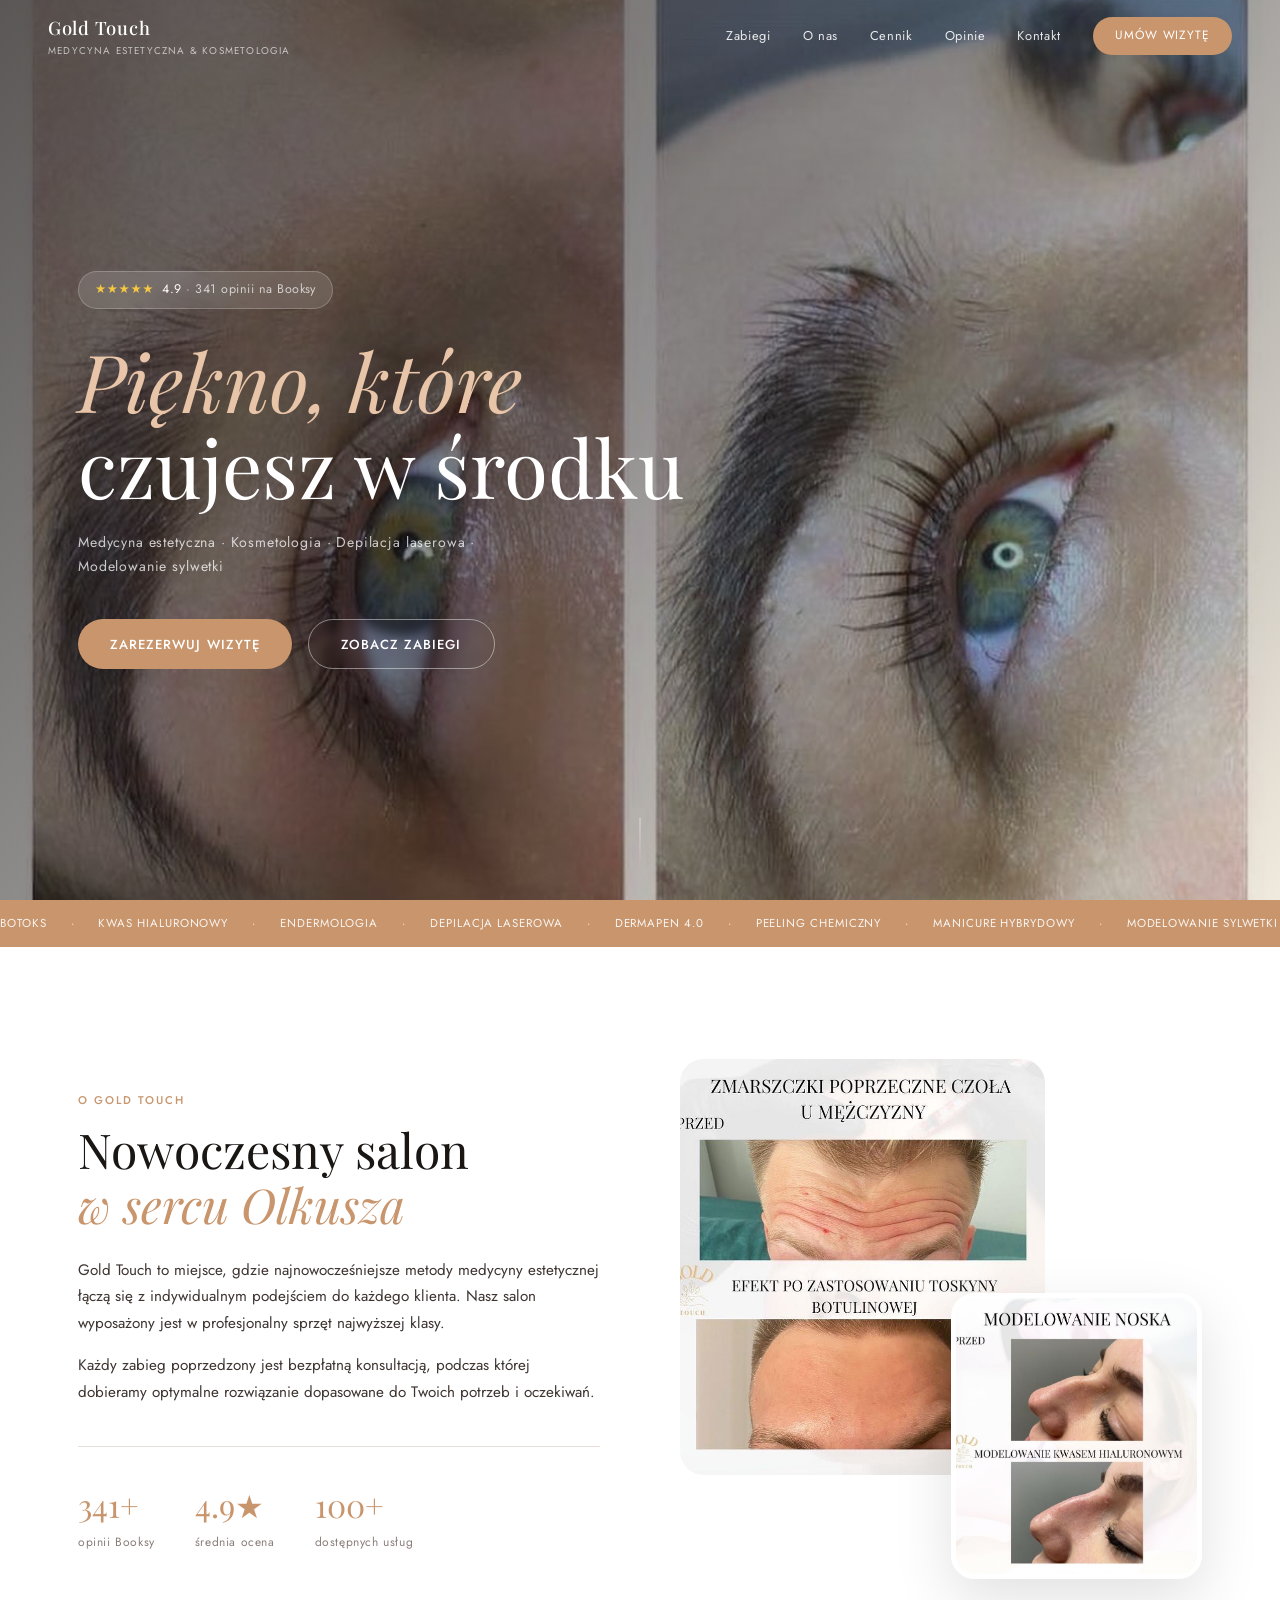
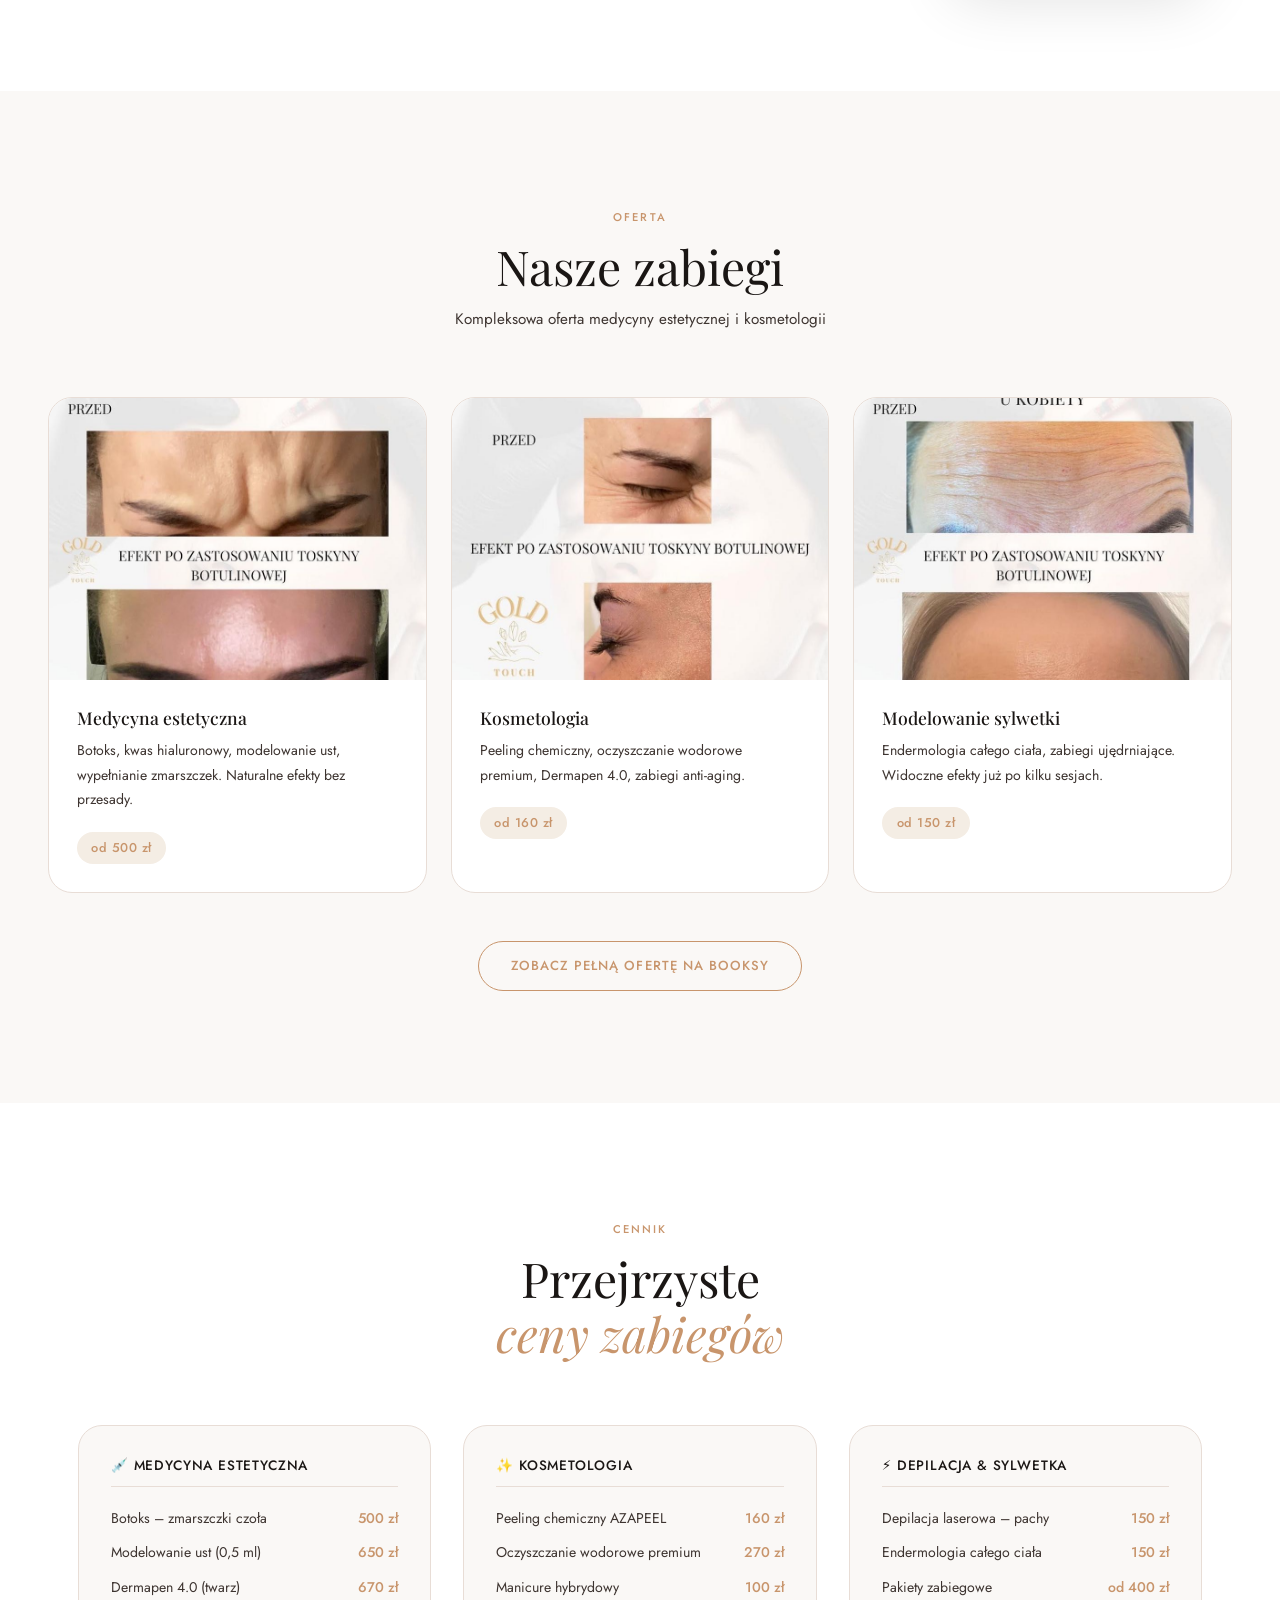
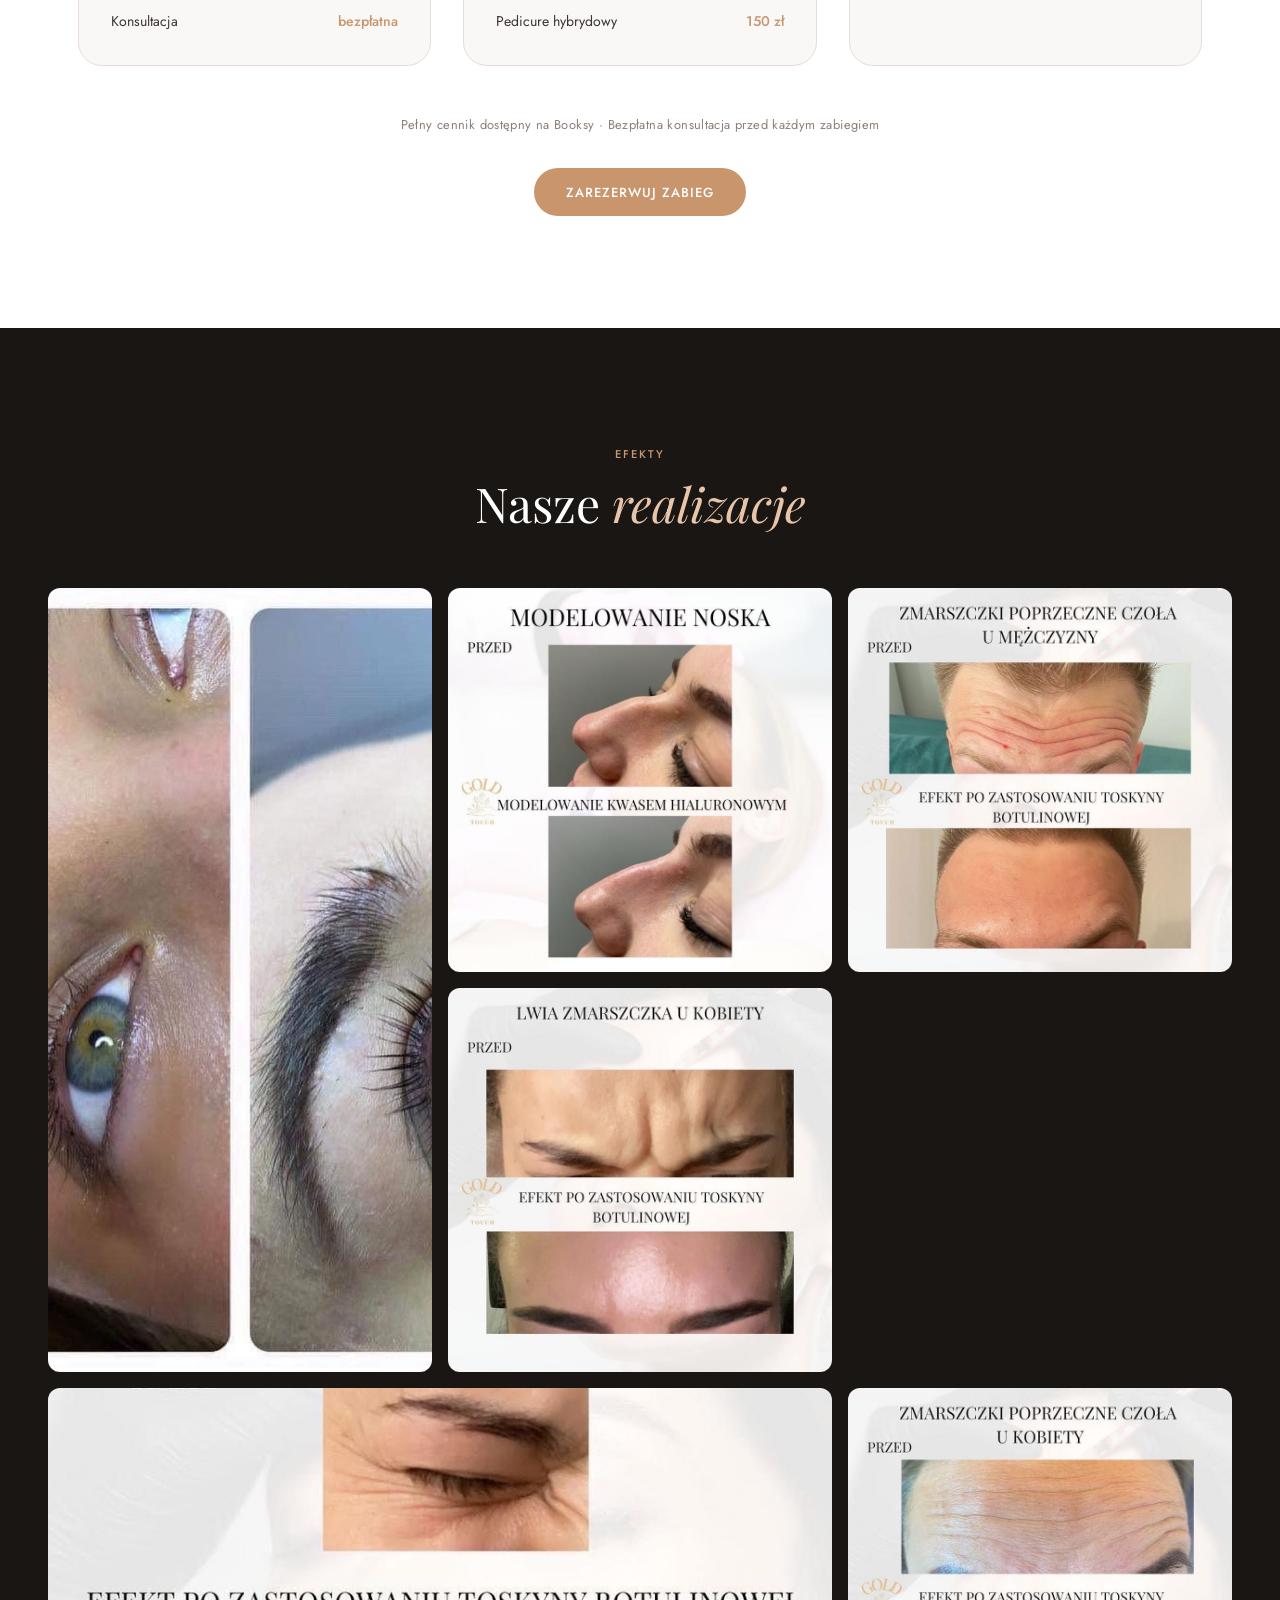
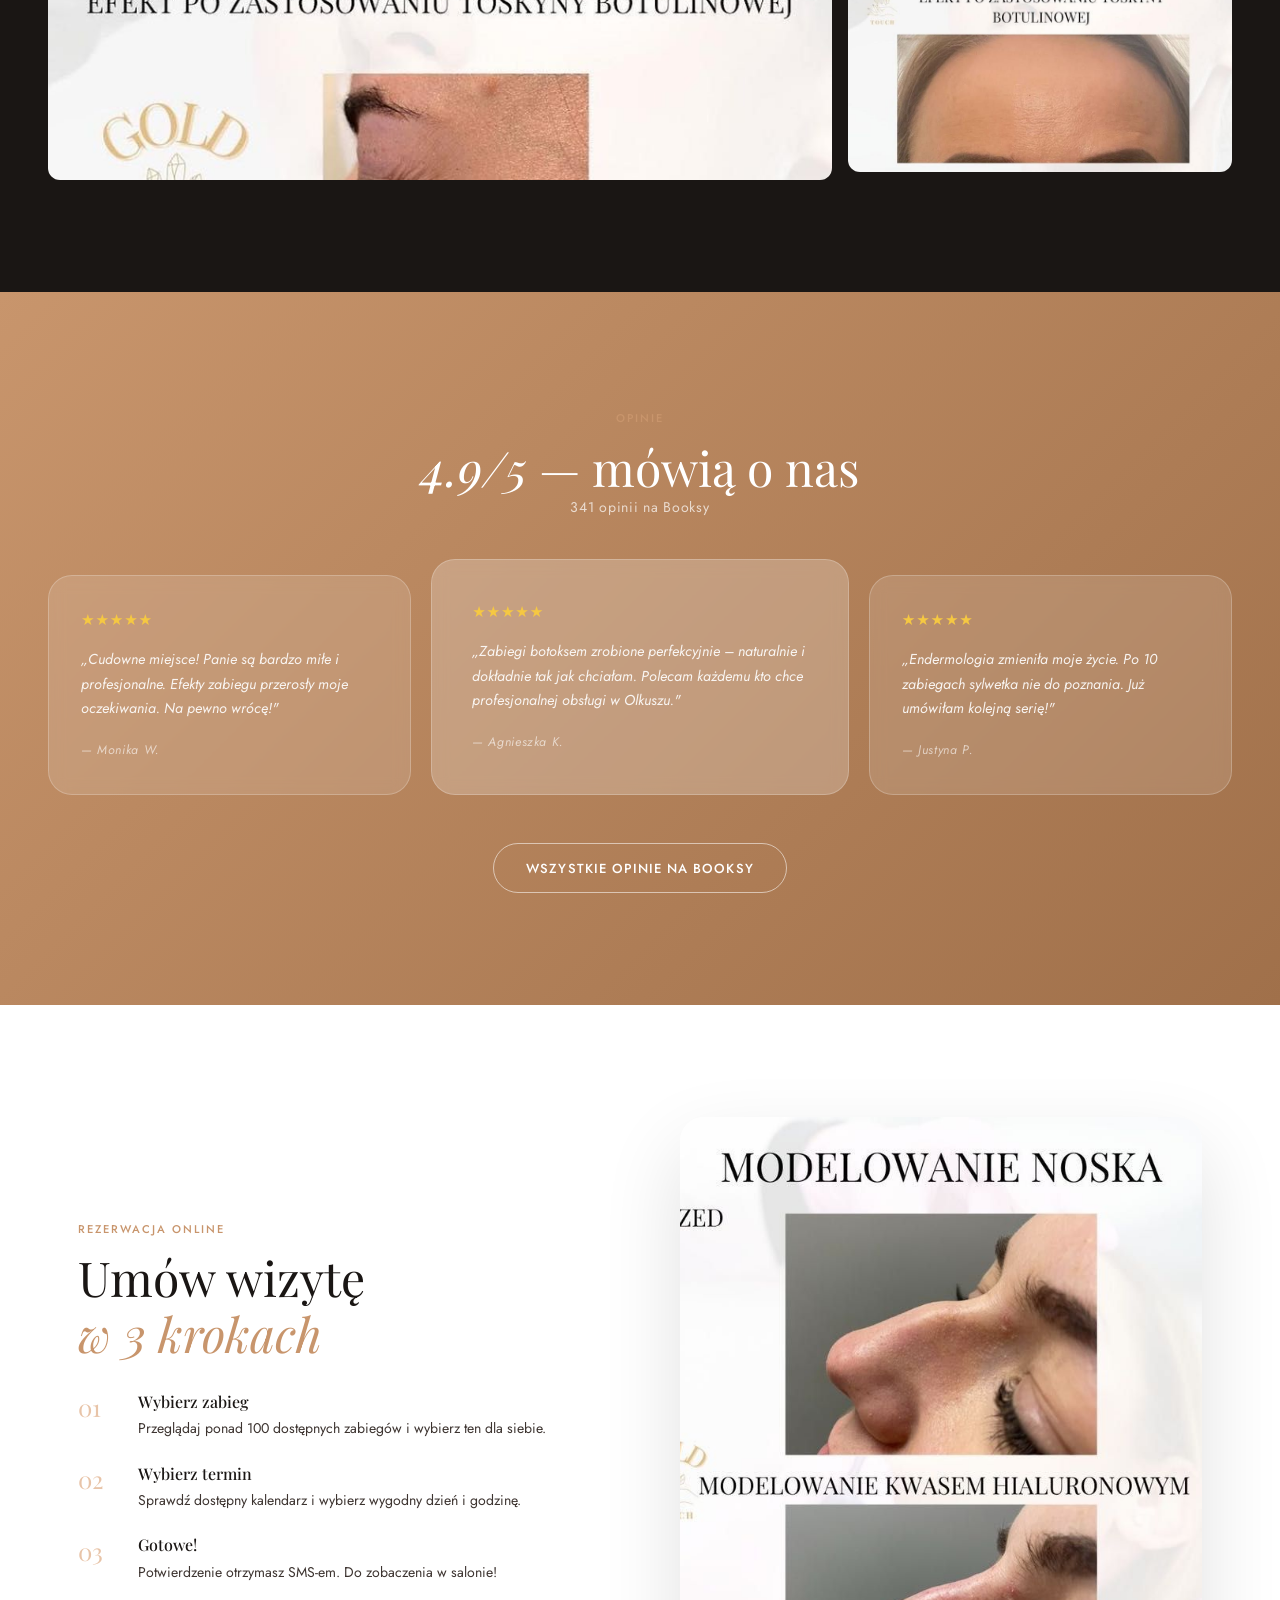
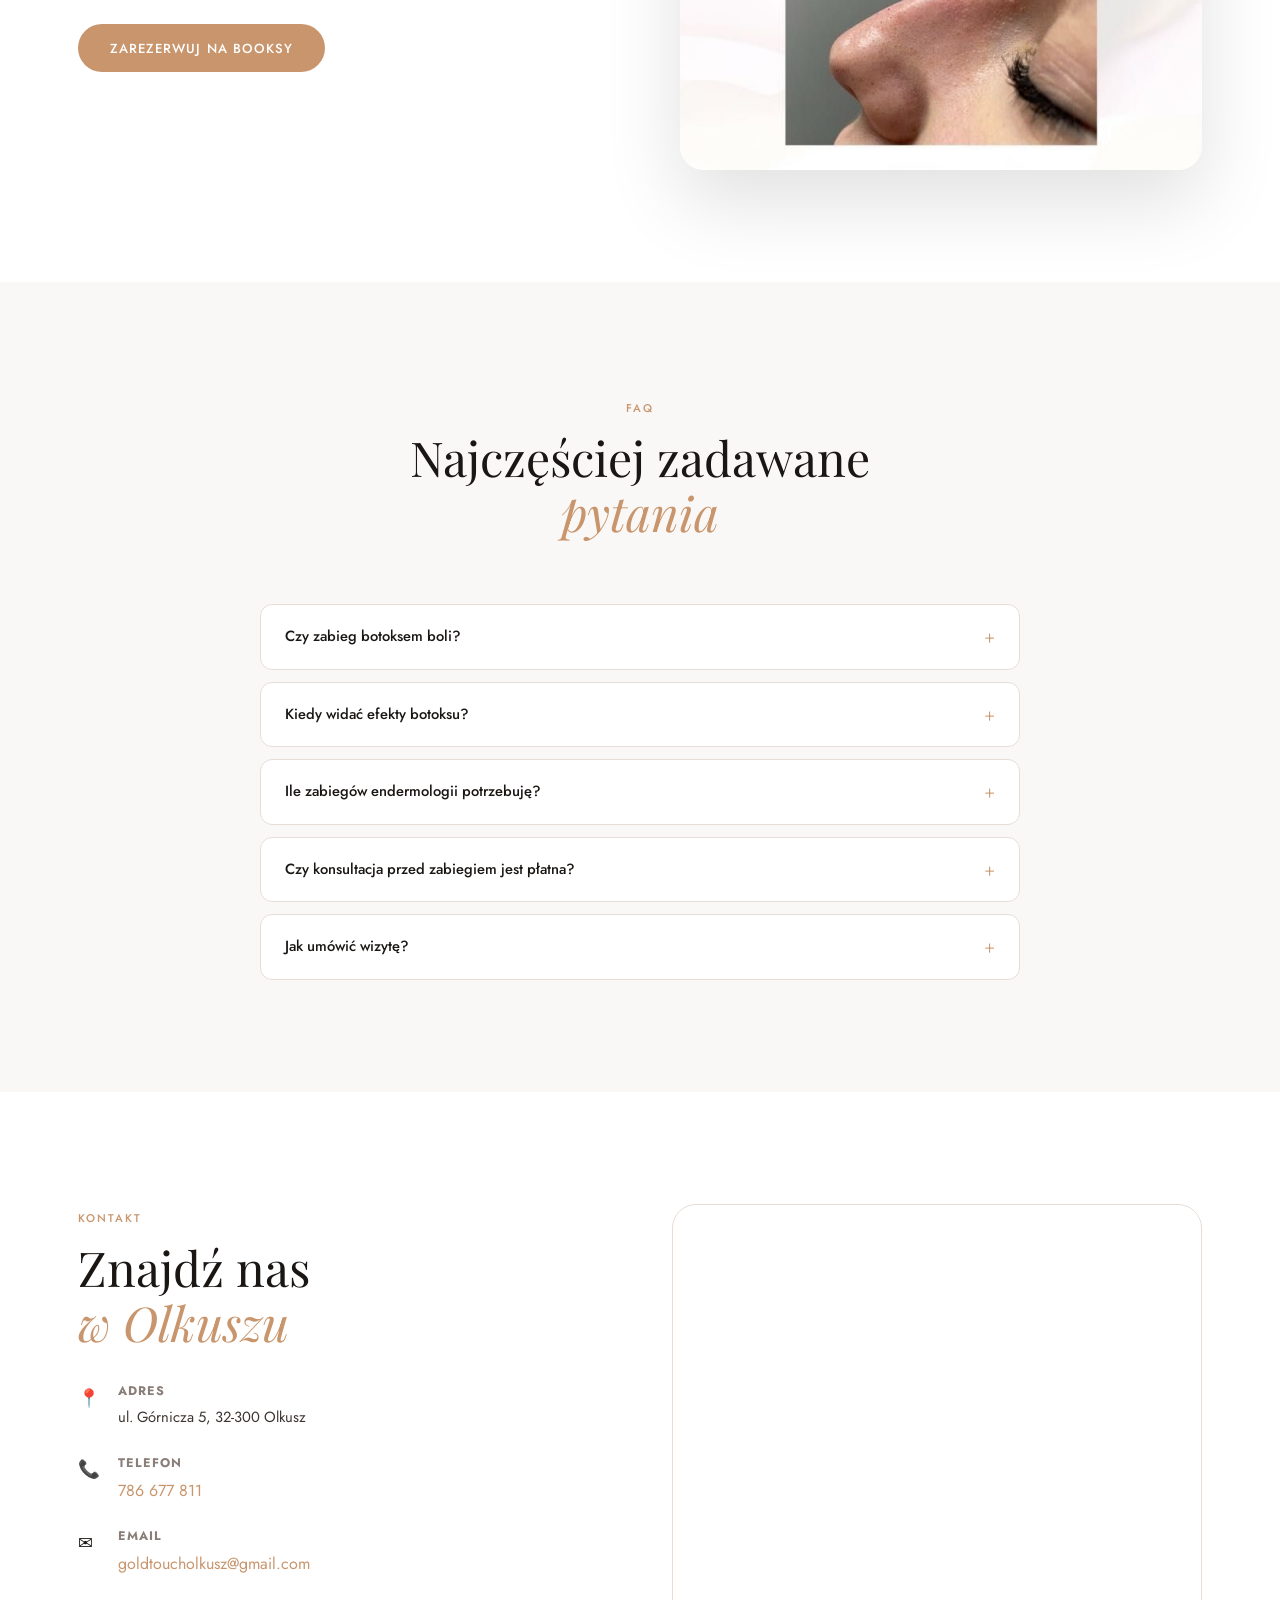
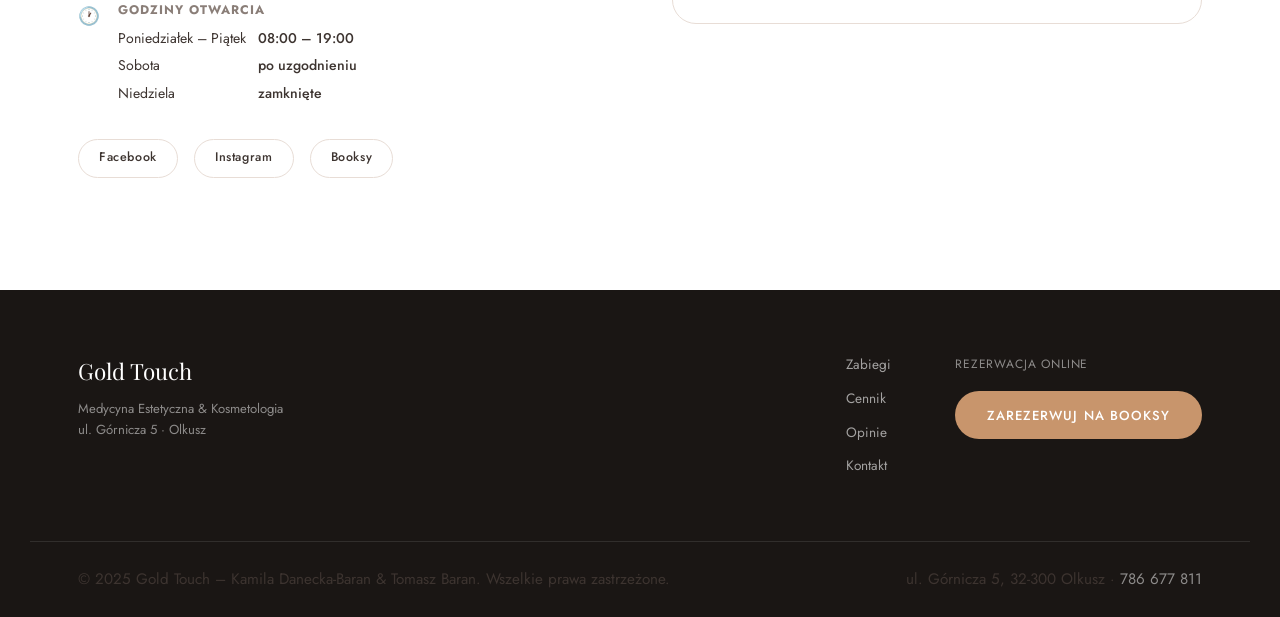
==== index.html @ 6fbf79a0 "Add Gold Touch website – medycyna estetyczna Olkusz Premium aesthetic medicine website with: - Respo" ====
<!DOCTYPE html>
<html lang="pl">
<head>
  <meta charset="UTF-8">
  <meta name="viewport" content="width=device-width, initial-scale=1.0">
  <meta name="description" content="Gold Touch – Salon Medycyny Estetycznej i Kosmetologii w Olkuszu. Botoks, kwas hialuronowy, endermologia, depilacja laserowa. Ocena 4.9/5 z 341 opinii. Umów wizytę online.">
  <meta name="keywords" content="medycyna estetyczna Olkusz, botoks Olkusz, kwas hialuronowy Olkusz, kosmetologia Olkusz, Gold Touch, depilacja laserowa Olkusz">
  <meta property="og:title" content="Gold Touch – Medycyna Estetyczna & Kosmetologia | Olkusz">
  <meta property="og:description" content="Nowoczesny salon medycyny estetycznej w Olkuszu. 4.9/5 z 341 opinii. Booksy – rezerwacja online.">
  <meta property="og:type" content="website">
  <title>Gold Touch – Medycyna Estetyczna & Kosmetologia | Olkusz</title>
  <link rel="preconnect" href="https://fonts.googleapis.com">
  <link rel="preconnect" href="https://fonts.gstatic.com" crossorigin>
  <link href="https://fonts.googleapis.com/css2?family=Playfair+Display:ital,wght@0,400;0,500;0,700;1,400;1,500&family=Jost:wght@300;400;500&display=swap" rel="stylesheet">
  <link rel="stylesheet" href="css/style.css">
</head>
<body>

  <!-- NAV -->
  <header class="nav" id="nav">
    <a href="#" class="nav__logo">
      <span class="nav__logo-gold">Gold Touch</span>
      <span class="nav__logo-sub">Medycyna Estetyczna & Kosmetologia</span>
    </a>
    <button class="nav__burger" id="burger" aria-label="Menu" aria-expanded="false">
      <span></span><span></span><span></span>
    </button>
    <nav class="nav__links" id="navLinks">
      <a href="#zabiegi">Zabiegi</a>
      <a href="#o-nas">O nas</a>
      <a href="#cennik">Cennik</a>
      <a href="#opinie">Opinie</a>
      <a href="#kontakt">Kontakt</a>
      <a href="https://booksy.com/pl-pl/116406_gold-touch-salon-medycyny-estetycznej-i-kosmetologii_medycyna-estetyczna_10064_olkusz" target="_blank" rel="noopener" class="nav__cta">Umów wizytę</a>
    </nav>
  </header>

  <!-- HERO -->
  <section class="hero">
    <div class="hero__bg">
      <img src="images/foto1.jpg" alt="Gold Touch – zabieg medycyny estetycznej" loading="eager" fetchpriority="high">
      <div class="hero__overlay"></div>
    </div>
    <div class="hero__content">
      <div class="hero__badge">
        <span aria-hidden="true">★★★★★</span>
        <span>4.9 <em>· 341 opinii na Booksy</em></span>
      </div>
      <h1 class="hero__title">
        <em>Piękno, które</em>
        <span>czujesz w środku</span>
      </h1>
      <p class="hero__sub">Medycyna estetyczna · Kosmetologia · Depilacja laserowa · Modelowanie sylwetki</p>
      <div class="hero__actions">
        <a href="https://booksy.com/pl-pl/116406_gold-touch-salon-medycyny-estetycznej-i-kosmetologii_medycyna-estetyczna_10064_olkusz" target="_blank" rel="noopener" class="btn btn--rose">Zarezerwuj wizytę</a>
        <a href="#zabiegi" class="btn btn--ghost">Zobacz zabiegi</a>
      </div>
    </div>
    <div class="hero__scroll" aria-hidden="true">
      <div class="hero__scroll-line"></div>
    </div>
  </section>

  <!-- RIBBON -->
  <div class="ribbon" aria-hidden="true">
    <div class="ribbon__track">
      <span>Botoks</span><span>·</span>
      <span>Kwas hialuronowy</span><span>·</span>
      <span>Endermologia</span><span>·</span>
      <span>Depilacja laserowa</span><span>·</span>
      <span>Dermapen 4.0</span><span>·</span>
      <span>Peeling chemiczny</span><span>·</span>
      <span>Manicure hybrydowy</span><span>·</span>
      <span>Modelowanie sylwetki</span><span>·</span>
      <span>Botoks</span><span>·</span>
      <span>Kwas hialuronowy</span><span>·</span>
      <span>Endermologia</span><span>·</span>
      <span>Depilacja laserowa</span><span>·</span>
      <span>Dermapen 4.0</span><span>·</span>
      <span>Peeling chemiczny</span><span>·</span>
      <span>Manicure hybrydowy</span><span>·</span>
      <span>Modelowanie sylwetki</span><span>·</span>
    </div>
  </div>

  <!-- O NAS -->
  <section class="about" id="o-nas">
    <div class="about__text">
      <span class="label">O Gold Touch</span>
      <h2>Nowoczesny salon<br><em>w sercu Olkusza</em></h2>
      <p>Gold Touch to miejsce, gdzie najnowocześniejsze metody medycyny estetycznej łączą się z indywidualnym podejściem do każdego klienta. Nasz salon wyposażony jest w profesjonalny sprzęt najwyższej klasy.</p>
      <p>Każdy zabieg poprzedzony jest bezpłatną konsultacją, podczas której dobieramy optymalne rozwiązanie dopasowane do Twoich potrzeb i oczekiwań.</p>
      <ul class="about__facts">
        <li><strong>341+</strong><span>opinii Booksy</span></li>
        <li><strong>4.9★</strong><span>średnia ocena</span></li>
        <li><strong>100+</strong><span>dostępnych usług</span></li>
      </ul>
    </div>
    <div class="about__images">
      <div class="about__img-main">
        <img src="images/foto3.jpg" alt="Zabieg kosmetyczny Gold Touch" loading="lazy">
      </div>
      <div class="about__img-side">
        <img src="images/foto2.jpg" alt="Efekty zabiegu Gold Touch" loading="lazy">
      </div>
    </div>
  </section>

  <!-- ZABIEGI -->
  <section class="services" id="zabiegi">
    <div class="services__header">
      <span class="label">Oferta</span>
      <h2>Nasze zabiegi</h2>
      <p>Kompleksowa oferta medycyny estetycznej i kosmetologii</p>
    </div>
    <div class="services__grid">
      <article class="service-card">
        <div class="service-card__img">
          <img src="images/foto4.jpg" alt="Medycyna estetyczna – botoks i wypełniacze" loading="lazy">
        </div>
        <div class="service-card__body">
          <h3>Medycyna estetyczna</h3>
          <p>Botoks, kwas hialuronowy, modelowanie ust, wypełnianie zmarszczek. Naturalne efekty bez przesady.</p>
          <span class="service-card__price">od 500 zł</span>
        </div>
      </article>
      <article class="service-card">
        <div class="service-card__img">
          <img src="images/foto5.jpg" alt="Kosmetologia – zabiegi na twarz" loading="lazy">
        </div>
        <div class="service-card__body">
          <h3>Kosmetologia</h3>
          <p>Peeling chemiczny, oczyszczanie wodorowe premium, Dermapen 4.0, zabiegi anti-aging.</p>
          <span class="service-card__price">od 160 zł</span>
        </div>
      </article>
      <article class="service-card">
        <div class="service-card__img">
          <img src="images/foto6.jpg" alt="Modelowanie sylwetki – endermologia" loading="lazy">
        </div>
        <div class="service-card__body">
          <h3>Modelowanie sylwetki</h3>
          <p>Endermologia całego ciała, zabiegi ujędrniające. Widoczne efekty już po kilku sesjach.</p>
          <span class="service-card__price">od 150 zł</span>
        </div>
      </article>
    </div>
    <div class="services__more">
      <a href="https://booksy.com/pl-pl/116406_gold-touch-salon-medycyny-estetycznej-i-kosmetologii_medycyna-estetyczna_10064_olkusz" target="_blank" rel="noopener" class="btn btn--outline-dark">Zobacz pełną ofertę na Booksy</a>
    </div>
  </section>

  <!-- CENNIK -->
  <section class="pricing" id="cennik">
    <div class="pricing__header">
      <span class="label">Cennik</span>
      <h2>Przejrzyste<br><em>ceny zabiegów</em></h2>
    </div>
    <div class="pricing__grid">
      <div class="pricing__group">
        <h3>💉 Medycyna estetyczna</h3>
        <ul>
          <li><span>Botoks – zmarszczki czoła</span><span>500 zł</span></li>
          <li><span>Modelowanie ust (0,5 ml)</span><span>650 zł</span></li>
          <li><span>Dermapen 4.0 (twarz)</span><span>670 zł</span></li>
          <li><span>Konsultacja</span><span>bezpłatna</span></li>
        </ul>
      </div>
      <div class="pricing__group">
        <h3>✨ Kosmetologia</h3>
        <ul>
          <li><span>Peeling chemiczny AZAPEEL</span><span>160 zł</span></li>
          <li><span>Oczyszczanie wodorowe premium</span><span>270 zł</span></li>
          <li><span>Manicure hybrydowy</span><span>100 zł</span></li>
          <li><span>Pedicure hybrydowy</span><span>150 zł</span></li>
        </ul>
      </div>
      <div class="pricing__group">
        <h3>⚡ Depilacja & Sylwetka</h3>
        <ul>
          <li><span>Depilacja laserowa – pachy</span><span>150 zł</span></li>
          <li><span>Endermologia całego ciała</span><span>150 zł</span></li>
          <li><span>Pakiety zabiegowe</span><span>od 400 zł</span></li>
        </ul>
      </div>
    </div>
    <p class="pricing__note">Pełny cennik dostępny na Booksy · Bezpłatna konsultacja przed każdym zabiegiem</p>
    <a href="https://booksy.com/pl-pl/116406_gold-touch-salon-medycyny-estetycznej-i-kosmetologii_medycyna-estetyczna_10064_olkusz" target="_blank" rel="noopener" class="btn btn--rose">Zarezerwuj zabieg</a>
  </section>

  <!-- GALERIA -->
  <section class="gallery" id="galeria">
    <div class="gallery__header">
      <span class="label">Efekty</span>
      <h2>Nasze <em>realizacje</em></h2>
    </div>
    <div class="gallery__grid">
      <figure class="gallery__item gallery__item--tall">
        <img src="images/foto1.jpg" alt="Efekt zabiegu Gold Touch" loading="lazy">
      </figure>
      <figure class="gallery__item">
        <img src="images/foto2.jpg" alt="Zabieg medycyny estetycznej" loading="lazy">
      </figure>
      <figure class="gallery__item">
        <img src="images/foto3.jpg" alt="Kosmetologia Gold Touch Olkusz" loading="lazy">
      </figure>
      <figure class="gallery__item">
        <img src="images/foto4.jpg" alt="Modelowanie ust Gold Touch" loading="lazy">
      </figure>
      <figure class="gallery__item gallery__item--wide">
        <img src="images/foto5.jpg" alt="Zabieg pielęgnacyjny Gold Touch" loading="lazy">
      </figure>
      <figure class="gallery__item">
        <img src="images/foto6.jpg" alt="Efekty endermologii Gold Touch" loading="lazy">
      </figure>
    </div>
  </section>

  <!-- OPINIE -->
  <section class="reviews" id="opinie">
    <div class="reviews__header">
      <span class="label">Opinie</span>
      <h2><em>4.9/5</em> — mówią o nas</h2>
      <p>341 opinii na Booksy</p>
    </div>
    <div class="reviews__grid">
      <blockquote class="review-card">
        <div class="review-card__stars">★★★★★</div>
        <p>„Cudowne miejsce! Panie są bardzo miłe i profesjonalne. Efekty zabiegu przerosły moje oczekiwania. Na pewno wrócę!"</p>
        <cite>— Monika W.</cite>
      </blockquote>
      <blockquote class="review-card review-card--featured">
        <div class="review-card__stars">★★★★★</div>
        <p>„Zabiegi botoksem zrobione perfekcyjnie – naturalnie i dokładnie tak jak chciałam. Polecam każdemu kto chce profesjonalnej obsługi w Olkuszu."</p>
        <cite>— Agnieszka K.</cite>
      </blockquote>
      <blockquote class="review-card">
        <div class="review-card__stars">★★★★★</div>
        <p>„Endermologia zmieniła moje życie. Po 10 zabiegach sylwetka nie do poznania. Już umówiłam kolejną serię!"</p>
        <cite>— Justyna P.</cite>
      </blockquote>
    </div>
    <div class="reviews__cta">
      <a href="https://booksy.com/pl-pl/116406_gold-touch-salon-medycyny-estetycznej-i-kosmetologii_medycyna-estetyczna_10064_olkusz" target="_blank" rel="noopener" class="btn btn--outline-light">Wszystkie opinie na Booksy</a>
    </div>
  </section>

  <!-- REZERWACJA -->
  <section class="booking" id="rezerwacja">
    <div class="booking__content">
      <span class="label">Rezerwacja online</span>
      <h2>Umów wizytę<br><em>w 3 krokach</em></h2>
      <ol class="booking__steps">
        <li>
          <span class="booking__num">01</span>
          <div>
            <h3>Wybierz zabieg</h3>
            <p>Przeglądaj ponad 100 dostępnych zabiegów i wybierz ten dla siebie.</p>
          </div>
        </li>
        <li>
          <span class="booking__num">02</span>
          <div>
            <h3>Wybierz termin</h3>
            <p>Sprawdź dostępny kalendarz i wybierz wygodny dzień i godzinę.</p>
          </div>
        </li>
        <li>
          <span class="booking__num">03</span>
          <div>
            <h3>Gotowe!</h3>
            <p>Potwierdzenie otrzymasz SMS-em. Do zobaczenia w salonie!</p>
          </div>
        </li>
      </ol>
      <a href="https://booksy.com/pl-pl/116406_gold-touch-salon-medycyny-estetycznej-i-kosmetologii_medycyna-estetyczna_10064_olkusz" target="_blank" rel="noopener" class="btn btn--rose">Zarezerwuj na Booksy</a>
    </div>
    <div class="booking__visual">
      <img src="images/foto2.jpg" alt="Rezerwacja zabiegu Gold Touch" loading="lazy">
    </div>
  </section>

  <!-- FAQ -->
  <section class="faq">
    <div class="faq__header">
      <span class="label">FAQ</span>
      <h2>Najczęściej zadawane<br><em>pytania</em></h2>
    </div>
    <dl class="faq__list">
      <div class="faq__item">
        <dt><button class="faq__btn" aria-expanded="false" aria-controls="faq1">Czy zabieg botoksem boli?<span class="faq__icon">+</span></button></dt>
        <dd id="faq1" class="faq__answer" hidden>Zabieg jest prawie bezbolesny. Używamy bardzo cienkich igieł, a na życzenie nakładamy krem znieczulający. Większość klientek porównuje ból do małego ukłucia komara.</dd>
      </div>
      <div class="faq__item">
        <dt><button class="faq__btn" aria-expanded="false" aria-controls="faq2">Kiedy widać efekty botoksu?<span class="faq__icon">+</span></button></dt>
        <dd id="faq2" class="faq__answer" hidden>Pierwsze efekty botoksu widoczne są po 3–5 dniach, pełny efekt po ok. 2 tygodniach. Utrzymuje się zwykle 4–6 miesięcy.</dd>
      </div>
      <div class="faq__item">
        <dt><button class="faq__btn" aria-expanded="false" aria-controls="faq3">Ile zabiegów endermologii potrzebuję?<span class="faq__icon">+</span></button></dt>
        <dd id="faq3" class="faq__answer" hidden>Zalecamy serię 10–15 zabiegów wykonywanych 2 razy w tygodniu. Pierwsze widoczne efekty pojawiają się już po 4–5 sesjach.</dd>
      </div>
      <div class="faq__item">
        <dt><button class="faq__btn" aria-expanded="false" aria-controls="faq4">Czy konsultacja przed zabiegiem jest płatna?<span class="faq__icon">+</span></button></dt>
        <dd id="faq4" class="faq__answer" hidden>Nie — konsultacja przed każdym zabiegiem jest całkowicie bezpłatna. Dokładnie omawiamy oczekiwania i dobieramy najlepsze rozwiązanie.</dd>
      </div>
      <div class="faq__item">
        <dt><button class="faq__btn" aria-expanded="false" aria-controls="faq5">Jak umówić wizytę?<span class="faq__icon">+</span></button></dt>
        <dd id="faq5" class="faq__answer" hidden>Najwygodniej przez Booksy — 24h na dobę, 7 dni w tygodniu. Możesz też zadzwonić: <a href="tel:786677811">786 677 811</a> w godzinach otwarcia salonu.</dd>
      </div>
    </dl>
  </section>

  <!-- KONTAKT -->
  <section class="contact" id="kontakt">
    <div class="contact__info">
      <span class="label">Kontakt</span>
      <h2>Znajdź nas<br><em>w Olkuszu</em></h2>
      <address class="contact__details">
        <div class="contact__row">
          <span>📍</span>
          <div><strong>Adres</strong><span>ul. Górnicza 5, 32-300 Olkusz</span></div>
        </div>
        <div class="contact__row">
          <span>📞</span>
          <div><strong>Telefon</strong><a href="tel:786677811">786 677 811</a></div>
        </div>
        <div class="contact__row">
          <span>✉</span>
          <div><strong>Email</strong><a href="mailto:goldtoucholkusz@gmail.com">goldtoucholkusz@gmail.com</a></div>
        </div>
        <div class="contact__row">
          <span>🕐</span>
          <div>
            <strong>Godziny otwarcia</strong>
            <table class="contact__hours">
              <tr><td>Poniedziałek – Piątek</td><td>08:00 – 19:00</td></tr>
              <tr><td>Sobota</td><td>po uzgodnieniu</td></tr>
              <tr><td>Niedziela</td><td>zamknięte</td></tr>
            </table>
          </div>
        </div>
      </address>
      <div class="contact__social">
        <a href="https://www.facebook.com/goldtoucholkusz" target="_blank" rel="noopener">Facebook</a>
        <a href="https://www.instagram.com/goldtoucholkusz" target="_blank" rel="noopener">Instagram</a>
        <a href="https://booksy.com/pl-pl/116406_gold-touch-salon-medycyny-estetycznej-i-kosmetologii_medycyna-estetyczna_10064_olkusz" target="_blank" rel="noopener">Booksy</a>
      </div>
    </div>
    <div class="contact__map">
      <iframe
        src="https://www.google.com/maps/embed?pb=!1m18!1m12!1m3!1d2541!2d19.5646!3d50.2768!2m3!1f0!2f0!3f0!3m2!1i1024!2i768!4f13.1!3m3!1m2!1s0x0%3A0x0!2sG%C3%B3rnicza+5%2C+32-300+Olkusz!5e0!3m2!1spl!2spl!4v1700000000"
        width="100%" height="100%" style="border:0;" allowfullscreen="" loading="lazy"
        referrerpolicy="no-referrer-when-downgrade"
        title="Gold Touch – mapa Olkusz ul. Górnicza 5">
      </iframe>
    </div>
  </section>

  <!-- FOOTER -->
  <footer class="footer">
    <div class="footer__top">
      <div class="footer__brand">
        <span class="footer__logo">Gold Touch</span>
        <p>Medycyna Estetyczna & Kosmetologia<br>ul. Górnicza 5 · Olkusz</p>
      </div>
      <nav class="footer__nav">
        <a href="#zabiegi">Zabiegi</a>
        <a href="#cennik">Cennik</a>
        <a href="#opinie">Opinie</a>
        <a href="#kontakt">Kontakt</a>
      </nav>
      <div class="footer__book">
        <p>Rezerwacja online</p>
        <a href="https://booksy.com/pl-pl/116406_gold-touch-salon-medycyny-estetycznej-i-kosmetologii_medycyna-estetyczna_10064_olkusz" target="_blank" rel="noopener" class="btn btn--rose">Zarezerwuj na Booksy</a>
      </div>
    </div>
    <div class="footer__bottom">
      <p>© 2025 Gold Touch – Kamila Danecka-Baran & Tomasz Baran. Wszelkie prawa zastrzeżone.</p>
      <p>ul. Górnicza 5, 32-300 Olkusz · <a href="tel:786677811">786 677 811</a></p>
    </div>
  </footer>

  <script src="js/script.js" defer></script>
</body>
</html>
---- css/style.css ----
/* Gold Touch – Medycyna Estetyczna & Kosmetologia | style.css */

/* ─── TOKENS ─────────────────────────────────────────────── */
:root {
  --white:      #ffffff;
  --off-white:  #faf8f6;
  --cream:      #f4ede4;
  --rose:       #c8956c;
  --rose-light: #e8c4a8;
  --rose-dark:  #a0704a;
  --gold:       #b8975a;
  --gold-pale:  #ede4d3;
  --ink:        #1a1614;
  --ink-soft:   #3d3430;
  --muted:      #8a7e78;
  --border:     #e8ddd6;

  --font-display: 'Playfair Display', Georgia, serif;
  --font-body:    'Jost', system-ui, sans-serif;

  --r-sm:  6px;
  --r-md:  12px;
  --r-lg:  24px;
  --r-xl:  48px;

  --nav-h: 72px;
  --max-w: 1220px;
  --pad:   clamp(1.25rem, 5vw, 3rem);

  --ease: cubic-bezier(.16, 1, .3, 1);
}

/* ─── RESET ──────────────────────────────────────────────── */
*, *::before, *::after { box-sizing: border-box; margin: 0; padding: 0; }
html { scroll-behavior: smooth; -webkit-text-size-adjust: 100%; }
body {
  font-family: var(--font-body);
  background: var(--white);
  color: var(--ink);
  line-height: 1.6;
  -webkit-font-smoothing: antialiased;
}
img { display: block; max-width: 100%; height: auto; }
a { color: inherit; text-decoration: none; }
address { font-style: normal; }
ul, ol { list-style: none; }
button { font: inherit; background: none; border: none; cursor: pointer; }

/* ─── TYPOGRAPHY ─────────────────────────────────────────── */
.label {
  display: inline-block;
  font-family: var(--font-body);
  font-size: .7rem;
  font-weight: 500;
  letter-spacing: .18em;
  text-transform: uppercase;
  color: var(--rose);
  margin-bottom: .75rem;
}
h1, h2, h3 { font-family: var(--font-display); line-height: 1.15; }
h2 { font-size: clamp(2rem, 4.5vw, 3rem); font-weight: 400; }
h2 em { font-style: italic; color: var(--rose); }
h3 { font-size: 1.2rem; font-weight: 500; }
p { color: var(--ink-soft); font-size: .95rem; line-height: 1.75; }

/* ─── BUTTONS ────────────────────────────────────────────── */
.btn {
  display: inline-flex;
  align-items: center;
  gap: .5rem;
  padding: .85rem 2rem;
  border-radius: var(--r-xl);
  font-family: var(--font-body);
  font-size: .82rem;
  font-weight: 500;
  letter-spacing: .08em;
  text-transform: uppercase;
  transition: all .3s var(--ease);
  white-space: nowrap;
}
.btn--rose {
  background: var(--rose);
  color: var(--white);
}
.btn--rose:hover { background: var(--rose-dark); transform: translateY(-2px); box-shadow: 0 12px 32px rgba(168,96,60,.28); }

.btn--ghost {
  background: transparent;
  color: var(--white);
  border: 1px solid rgba(255,255,255,.45);
  backdrop-filter: blur(4px);
}
.btn--ghost:hover { background: rgba(255,255,255,.15); transform: translateY(-2px); }

.btn--outline-dark {
  background: transparent;
  color: var(--rose);
  border: 1.5px solid var(--rose);
}
.btn--outline-dark:hover { background: var(--rose); color: var(--white); transform: translateY(-2px); }

.btn--outline-light {
  background: transparent;
  color: var(--white);
  border: 1.5px solid rgba(255,255,255,.55);
}
.btn--outline-light:hover { background: var(--white); color: var(--rose); transform: translateY(-2px); }

/* ─── NAV ────────────────────────────────────────────────── */
.nav {
  position: fixed;
  top: 0; left: 0; right: 0;
  z-index: 100;
  height: var(--nav-h);
  display: flex;
  align-items: center;
  justify-content: space-between;
  padding: 0 var(--pad);
  transition: background .4s, box-shadow .4s;
}
.nav.scrolled {
  background: rgba(255,255,255,.97);
  box-shadow: 0 1px 0 var(--border);
  backdrop-filter: blur(12px);
}
.nav.scrolled .nav__logo-gold { color: var(--rose); }
.nav.scrolled .nav__logo-sub { color: var(--muted); }
.nav.scrolled .nav__links a { color: var(--ink-soft); }
.nav.scrolled .nav__links a:hover { color: var(--rose); }

.nav__logo { display: flex; flex-direction: column; gap: 1px; }
.nav__logo-gold {
  font-family: var(--font-display);
  font-size: 1.15rem;
  font-weight: 500;
  letter-spacing: .04em;
  color: var(--white);
  transition: color .4s;
}
.nav__logo-sub {
  font-size: .62rem;
  letter-spacing: .12em;
  text-transform: uppercase;
  color: rgba(255,255,255,.65);
  transition: color .4s;
}

.nav__links {
  display: flex;
  align-items: center;
  gap: 2rem;
}
.nav__links a {
  font-size: .8rem;
  font-weight: 400;
  letter-spacing: .05em;
  color: rgba(255,255,255,.88);
  transition: color .25s;
}
.nav__links a:hover { color: var(--rose-light); }
.nav__links .nav__cta {
  background: var(--rose);
  color: var(--white) !important;
  padding: .6rem 1.4rem;
  border-radius: var(--r-xl);
  font-size: .75rem;
  letter-spacing: .07em;
  text-transform: uppercase;
  transition: background .3s, transform .3s;
}
.nav__cta:hover { background: var(--rose-dark) !important; transform: translateY(-1px); }

.nav__burger {
  display: none;
  flex-direction: column;
  gap: 5px;
  padding: 6px;
}
.nav__burger span {
  display: block;
  width: 24px; height: 2px;
  background: var(--white);
  border-radius: 2px;
  transition: all .3s var(--ease);
}
.nav.scrolled .nav__burger span { background: var(--ink); }
.nav__burger.open span:nth-child(1) { transform: translateY(7px) rotate(45deg); }
.nav__burger.open span:nth-child(2) { opacity: 0; }
.nav__burger.open span:nth-child(3) { transform: translateY(-7px) rotate(-45deg); }

/* ─── HERO ───────────────────────────────────────────────── */
.hero {
  position: relative;
  min-height: 100svh;
  display: flex;
  align-items: center;
  overflow: hidden;
}
.hero__bg {
  position: absolute;
  inset: 0;
}
.hero__bg img {
  width: 100%; height: 100%;
  object-fit: cover;
  object-position: center;
}
.hero__overlay {
  position: absolute;
  inset: 0;
  background: linear-gradient(
    135deg,
    rgba(26,22,20,.72) 0%,
    rgba(26,22,20,.45) 50%,
    rgba(184,151,90,.2) 100%
  );
}
.hero__content {
  position: relative;
  z-index: 2;
  max-width: var(--max-w);
  margin: 0 auto;
  padding: calc(var(--nav-h) + 3rem) var(--pad) 5rem;
  width: 100%;
}
.hero__badge {
  display: inline-flex;
  align-items: center;
  gap: .5rem;
  background: rgba(255,255,255,.12);
  border: 1px solid rgba(255,255,255,.22);
  backdrop-filter: blur(8px);
  padding: .5rem 1rem;
  border-radius: var(--r-xl);
  color: var(--white);
  font-size: .78rem;
  letter-spacing: .04em;
  margin-bottom: 1.75rem;
}
.hero__badge span[aria-hidden] { color: #f5c842; letter-spacing: .05em; }
.hero__badge em { font-style: normal; color: rgba(255,255,255,.7); }

.hero__title {
  font-family: var(--font-display);
  font-size: clamp(2.6rem, 7vw, 5rem);
  font-weight: 400;
  line-height: 1.08;
  color: var(--white);
  margin-bottom: 1.25rem;
  max-width: 640px;
}
.hero__title em {
  display: block;
  font-style: italic;
  color: var(--rose-light);
}
.hero__title span { display: block; }

.hero__sub {
  color: rgba(255,255,255,.75);
  font-size: .88rem;
  letter-spacing: .06em;
  margin-bottom: 2.5rem;
  max-width: 480px;
}
.hero__actions { display: flex; gap: 1rem; flex-wrap: wrap; }

.hero__scroll {
  position: absolute;
  bottom: 2rem; left: 50%;
  transform: translateX(-50%);
  z-index: 2;
}
.hero__scroll-line {
  width: 1px; height: 50px;
  background: linear-gradient(to bottom, rgba(255,255,255,.6), transparent);
  margin: 0 auto;
  animation: scrollPulse 2s ease-in-out infinite;
}
@keyframes scrollPulse {
  0%,100% { transform: scaleY(1); opacity: .6; }
  50% { transform: scaleY(1.2); opacity: 1; }
}

/* ─── RIBBON ─────────────────────────────────────────────── */
.ribbon {
  overflow: hidden;
  background: var(--rose);
  padding: .9rem 0;
}
.ribbon__track {
  display: flex;
  gap: 1.5rem;
  width: max-content;
  animation: ribbonScroll 30s linear infinite;
}
.ribbon__track span {
  color: rgba(255,255,255,.9);
  font-size: .72rem;
  font-weight: 400;
  letter-spacing: .08em;
  text-transform: uppercase;
  white-space: nowrap;
}
@keyframes ribbonScroll {
  from { transform: translateX(0); }
  to   { transform: translateX(-50%); }
}

/* ─── ABOUT ──────────────────────────────────────────────── */
.about {
  max-width: var(--max-w);
  margin: 0 auto;
  padding: 7rem var(--pad);
  display: grid;
  grid-template-columns: 1fr 1fr;
  gap: 5rem;
  align-items: center;
}
.about__text h2 { margin-bottom: 1.5rem; }
.about__text p { margin-bottom: 1rem; }
.about__facts {
  display: flex;
  gap: 2.5rem;
  margin-top: 2.5rem;
  padding-top: 2rem;
  border-top: 1px solid var(--border);
}
.about__facts li {
  display: flex;
  flex-direction: column;
  gap: .2rem;
}
.about__facts strong {
  font-family: var(--font-display);
  font-size: 2rem;
  font-weight: 400;
  color: var(--rose);
}
.about__facts span { font-size: .75rem; color: var(--muted); letter-spacing: .05em; }

.about__images {
  position: relative;
  height: 520px;
}
.about__img-main {
  position: absolute;
  top: 0; left: 0;
  width: 70%; height: 80%;
  border-radius: var(--r-lg);
  overflow: hidden;
}
.about__img-main img { width: 100%; height: 100%; object-fit: cover; }
.about__img-side {
  position: absolute;
  bottom: 0; right: 0;
  width: 48%; height: 55%;
  border-radius: var(--r-lg);
  overflow: hidden;
  border: 5px solid var(--white);
  box-shadow: 0 20px 60px rgba(0,0,0,.12);
}
.about__img-side img { width: 100%; height: 100%; object-fit: cover; }

/* ─── SERVICES ───────────────────────────────────────────── */
.services {
  background: var(--off-white);
  padding: 7rem var(--pad);
}
.services__header {
  text-align: center;
  max-width: var(--max-w);
  margin: 0 auto 4rem;
}
.services__header p { max-width: 480px; margin: .75rem auto 0; }
.services__grid {
  display: grid;
  grid-template-columns: repeat(3, 1fr);
  gap: 1.5rem;
  max-width: var(--max-w);
  margin: 0 auto;
}
.service-card {
  background: var(--white);
  border-radius: var(--r-lg);
  overflow: hidden;
  border: 1px solid var(--border);
  transition: transform .35s var(--ease), box-shadow .35s;
}
.service-card:hover { transform: translateY(-6px); box-shadow: 0 24px 60px rgba(0,0,0,.1); }
.service-card__img { aspect-ratio: 4/3; overflow: hidden; }
.service-card__img img { width: 100%; height: 100%; object-fit: cover; transition: transform .6s var(--ease); }
.service-card:hover .service-card__img img { transform: scale(1.06); }
.service-card__body { padding: 1.75rem; }
.service-card__body h3 { margin-bottom: .6rem; font-size: 1.1rem; }
.service-card__body p { font-size: .88rem; margin-bottom: 1.25rem; }
.service-card__price {
  display: inline-block;
  background: var(--cream);
  color: var(--rose);
  padding: .35rem .9rem;
  border-radius: var(--r-xl);
  font-size: .8rem;
  font-weight: 500;
  letter-spacing: .04em;
}
.services__more { text-align: center; margin-top: 3rem; }

/* ─── CENNIK ─────────────────────────────────────────────── */
.pricing {
  max-width: var(--max-w);
  margin: 0 auto;
  padding: 7rem var(--pad);
  text-align: center;
}
.pricing__header { margin-bottom: 4rem; }
.pricing__grid {
  display: grid;
  grid-template-columns: repeat(3, 1fr);
  gap: 2rem;
  text-align: left;
  margin-bottom: 3rem;
}
.pricing__group {
  background: var(--off-white);
  border-radius: var(--r-lg);
  padding: 2rem;
  border: 1px solid var(--border);
}
.pricing__group h3 {
  font-family: var(--font-body);
  font-size: .85rem;
  font-weight: 500;
  letter-spacing: .06em;
  text-transform: uppercase;
  margin-bottom: 1.25rem;
  padding-bottom: .75rem;
  border-bottom: 1px solid var(--border);
  color: var(--ink);
}
.pricing__group ul { display: flex; flex-direction: column; gap: .75rem; }
.pricing__group li {
  display: flex;
  justify-content: space-between;
  align-items: baseline;
  gap: 1rem;
  font-size: .88rem;
  color: var(--ink-soft);
}
.pricing__group li span:last-child {
  font-weight: 500;
  color: var(--rose);
  white-space: nowrap;
}
.pricing__note {
  font-size: .8rem;
  color: var(--muted);
  margin-bottom: 2rem;
  letter-spacing: .03em;
}

/* ─── GALLERY ────────────────────────────────────────────── */
.gallery {
  background: var(--ink);
  padding: 7rem var(--pad);
}
.gallery__header {
  text-align: center;
  max-width: var(--max-w);
  margin: 0 auto 3.5rem;
}
.gallery__header h2 { color: var(--white); }
.gallery__header em { color: var(--rose-light); }
.gallery__grid {
  display: grid;
  grid-template-columns: repeat(3, 1fr);
  grid-template-rows: auto auto;
  gap: 1rem;
  max-width: var(--max-w);
  margin: 0 auto;
}
.gallery__item {
  margin: 0;
  overflow: hidden;
  border-radius: var(--r-md);
  aspect-ratio: 1;
}
.gallery__item--tall { grid-row: span 2; aspect-ratio: auto; }
.gallery__item--wide { grid-column: span 2; aspect-ratio: 2/1; }
.gallery__item img {
  width: 100%; height: 100%;
  object-fit: cover;
  transition: transform .6s var(--ease);
}
.gallery__item:hover img { transform: scale(1.06); }

/* ─── REVIEWS ────────────────────────────────────────────── */
.reviews {
  background: linear-gradient(135deg, var(--rose) 0%, var(--rose-dark) 100%);
  padding: 7rem var(--pad);
  text-align: center;
}
.reviews__header { margin-bottom: 3.5rem; }
.reviews__header h2 { color: var(--white); font-size: clamp(2rem, 4.5vw, 3rem); }
.reviews__header h2 em { color: var(--white); font-style: italic; }
.reviews__header p { color: rgba(255,255,255,.7); font-size: .88rem; letter-spacing: .05em; }
.reviews__grid {
  display: grid;
  grid-template-columns: 1fr 1.15fr 1fr;
  gap: 1.25rem;
  max-width: var(--max-w);
  margin: 0 auto 3rem;
  align-items: start;
}
.review-card {
  background: rgba(255,255,255,.13);
  border: 1px solid rgba(255,255,255,.22);
  backdrop-filter: blur(8px);
  border-radius: var(--r-lg);
  padding: 2rem;
  text-align: left;
}
.review-card--featured {
  background: rgba(255,255,255,.22);
  padding: 2.5rem;
  margin-top: -1rem;
}
.review-card__stars { color: #f5c842; font-size: .95rem; margin-bottom: .9rem; letter-spacing: .05em; }
.review-card p { color: rgba(255,255,255,.9); font-size: .9rem; line-height: 1.7; margin-bottom: 1rem; font-style: italic; }
.review-card cite { color: rgba(255,255,255,.6); font-size: .78rem; letter-spacing: .05em; }

/* ─── BOOKING ────────────────────────────────────────────── */
.booking {
  max-width: var(--max-w);
  margin: 0 auto;
  padding: 7rem var(--pad);
  display: grid;
  grid-template-columns: 1fr 1fr;
  gap: 5rem;
  align-items: center;
}
.booking__content h2 { margin-bottom: 2rem; }
.booking__steps { display: flex; flex-direction: column; gap: 1.5rem; margin-bottom: 2.5rem; }
.booking__steps li {
  display: flex;
  gap: 1.25rem;
  align-items: flex-start;
}
.booking__num {
  font-family: var(--font-display);
  font-size: 1.5rem;
  font-weight: 400;
  color: var(--rose-light);
  line-height: 1;
  min-width: 2.5rem;
  padding-top: .15rem;
}
.booking__steps h3 { font-size: 1rem; margin-bottom: .3rem; }
.booking__steps p { font-size: .88rem; }
.booking__visual {
  border-radius: var(--r-lg);
  overflow: hidden;
  aspect-ratio: 4/5;
  box-shadow: 0 32px 80px rgba(0,0,0,.12);
}
.booking__visual img { width: 100%; height: 100%; object-fit: cover; }

/* ─── FAQ ────────────────────────────────────────────────── */
.faq {
  background: var(--off-white);
  padding: 7rem var(--pad);
}
.faq__header {
  text-align: center;
  max-width: 560px;
  margin: 0 auto 4rem;
}
.faq__list {
  max-width: 760px;
  margin: 0 auto;
  display: flex;
  flex-direction: column;
  gap: .75rem;
}
.faq__item {
  background: var(--white);
  border: 1px solid var(--border);
  border-radius: var(--r-md);
  overflow: hidden;
}
.faq__btn {
  display: flex;
  justify-content: space-between;
  align-items: center;
  width: 100%;
  padding: 1.25rem 1.5rem;
  text-align: left;
  font-size: .92rem;
  font-weight: 500;
  color: var(--ink);
  gap: 1rem;
  transition: color .25s;
}
.faq__btn:hover { color: var(--rose); }
.faq__btn[aria-expanded="true"] { color: var(--rose); }
.faq__icon {
  font-size: 1.2rem;
  font-weight: 300;
  line-height: 1;
  color: var(--rose);
  transition: transform .3s var(--ease);
  flex-shrink: 0;
}
.faq__btn[aria-expanded="true"] .faq__icon { transform: rotate(45deg); }
.faq__answer {
  padding: 0 1.5rem 1.25rem;
  font-size: .9rem;
  color: var(--ink-soft);
  line-height: 1.7;
}
.faq__answer a { color: var(--rose); border-bottom: 1px solid transparent; transition: border-color .2s; }
.faq__answer a:hover { border-color: var(--rose); }

/* ─── CONTACT ────────────────────────────────────────────── */
.contact {
  max-width: var(--max-w);
  margin: 0 auto;
  padding: 7rem var(--pad);
  display: grid;
  grid-template-columns: 1fr 1fr;
  gap: 4rem;
  align-items: start;
}
.contact__info h2 { margin-bottom: 2rem; }
.contact__details { display: flex; flex-direction: column; gap: 1.5rem; margin-bottom: 2rem; }
.contact__row { display: flex; gap: 1rem; align-items: flex-start; }
.contact__row > span { font-size: 1.1rem; min-width: 1.5rem; margin-top: .1rem; }
.contact__row > div { display: flex; flex-direction: column; gap: .25rem; }
.contact__row strong { font-size: .78rem; letter-spacing: .08em; text-transform: uppercase; color: var(--muted); }
.contact__row a { color: var(--rose); transition: opacity .2s; }
.contact__row a:hover { opacity: .75; }
.contact__row span:not(:first-child) { font-size: .92rem; color: var(--ink-soft); }
.contact__hours { font-size: .88rem; color: var(--ink-soft); border-collapse: collapse; }
.contact__hours td { padding: .15rem .75rem .15rem 0; }
.contact__hours td:last-child { font-weight: 500; }
.contact__social { display: flex; gap: 1rem; flex-wrap: wrap; margin-top: 1.5rem; }
.contact__social a {
  padding: .55rem 1.25rem;
  border: 1.5px solid var(--border);
  border-radius: var(--r-xl);
  font-size: .78rem;
  font-weight: 500;
  letter-spacing: .05em;
  color: var(--ink-soft);
  transition: all .25s;
}
.contact__social a:hover { border-color: var(--rose); color: var(--rose); }
.contact__map {
  border-radius: var(--r-lg);
  overflow: hidden;
  height: 420px;
  border: 1px solid var(--border);
}

/* ─── FOOTER ─────────────────────────────────────────────── */
.footer { background: var(--ink); color: rgba(255,255,255,.7); }
.footer__top {
  max-width: var(--max-w);
  margin: 0 auto;
  padding: 4rem var(--pad);
  display: grid;
  grid-template-columns: 1fr auto auto;
  gap: 4rem;
  align-items: start;
  border-bottom: 1px solid rgba(255,255,255,.1);
}
.footer__logo {
  font-family: var(--font-display);
  font-size: 1.4rem;
  font-weight: 400;
  color: var(--white);
  display: block;
  margin-bottom: .5rem;
}
.footer__brand p { font-size: .82rem; color: rgba(255,255,255,.5); line-height: 1.6; }
.footer__nav { display: flex; flex-direction: column; gap: .75rem; }
.footer__nav a { font-size: .85rem; color: rgba(255,255,255,.6); transition: color .2s; }
.footer__nav a:hover { color: var(--rose-light); }
.footer__book p { font-size: .75rem; letter-spacing: .07em; text-transform: uppercase; color: rgba(255,255,255,.5); margin-bottom: 1rem; }
.footer__bottom {
  max-width: var(--max-w);
  margin: 0 auto;
  padding: 1.5rem var(--pad);
  display: flex;
  justify-content: space-between;
  align-items: center;
  gap: 1rem;
  font-size: .78rem;
  color: rgba(255,255,255,.4);
  flex-wrap: wrap;
}
.footer__bottom a { color: rgba(255,255,255,.5); transition: color .2s; }
.footer__bottom a:hover { color: var(--rose-light); }

/* ─── SCROLL REVEAL ──────────────────────────────────────── */
.reveal {
  opacity: 0;
  transform: translateY(24px);
  transition: opacity .65s var(--ease), transform .65s var(--ease);
}
.reveal.visible { opacity: 1; transform: none; }

/* ─── MOBILE ─────────────────────────────────────────────── */
@media (max-width: 1024px) {
  .about { grid-template-columns: 1fr; gap: 3rem; }
  .about__images { height: 360px; }
  .services__grid { grid-template-columns: 1fr 1fr; }
  .pricing__grid { grid-template-columns: 1fr 1fr; }
  .reviews__grid { grid-template-columns: 1fr 1fr; }
  .reviews__grid .review-card--featured { margin-top: 0; }
  .booking { grid-template-columns: 1fr; gap: 2.5rem; }
  .contact { grid-template-columns: 1fr; }
  .footer__top { grid-template-columns: 1fr 1fr; }
}

@media (max-width: 768px) {
  .nav__links {
    display: none;
    position: fixed;
    inset: var(--nav-h) 0 0;
    background: rgba(255,255,255,.98);
    backdrop-filter: blur(16px);
    flex-direction: column;
    gap: 0;
    overflow-y: auto;
    padding: 2rem 0;
  }
  .nav__links.open { display: flex; }
  .nav__links a {
    color: var(--ink) !important;
    font-size: 1rem;
    padding: 1rem var(--pad);
    border-bottom: 1px solid var(--border);
    width: 100%;
  }
  .nav__links a:hover { color: var(--rose) !important; background: var(--off-white); }
  .nav__links .nav__cta { margin: 1.5rem var(--pad); border-radius: var(--r-xl); text-align: center; color: var(--white) !important; }
  .nav__burger { display: flex; }

  .services__grid { grid-template-columns: 1fr; }
  .pricing__grid { grid-template-columns: 1fr; }
  .reviews__grid { grid-template-columns: 1fr; }
  .gallery__grid { grid-template-columns: 1fr 1fr; }
  .gallery__item--tall { grid-row: span 1; aspect-ratio: 1; }
  .gallery__item--wide { grid-column: span 1; aspect-ratio: 1; }
  .footer__top { grid-template-columns: 1fr; gap: 2rem; }
  .footer__bottom { flex-direction: column; text-align: center; }
  .hero__actions { flex-direction: column; width: fit-content; }
  .about__facts { gap: 1.5rem; }
}
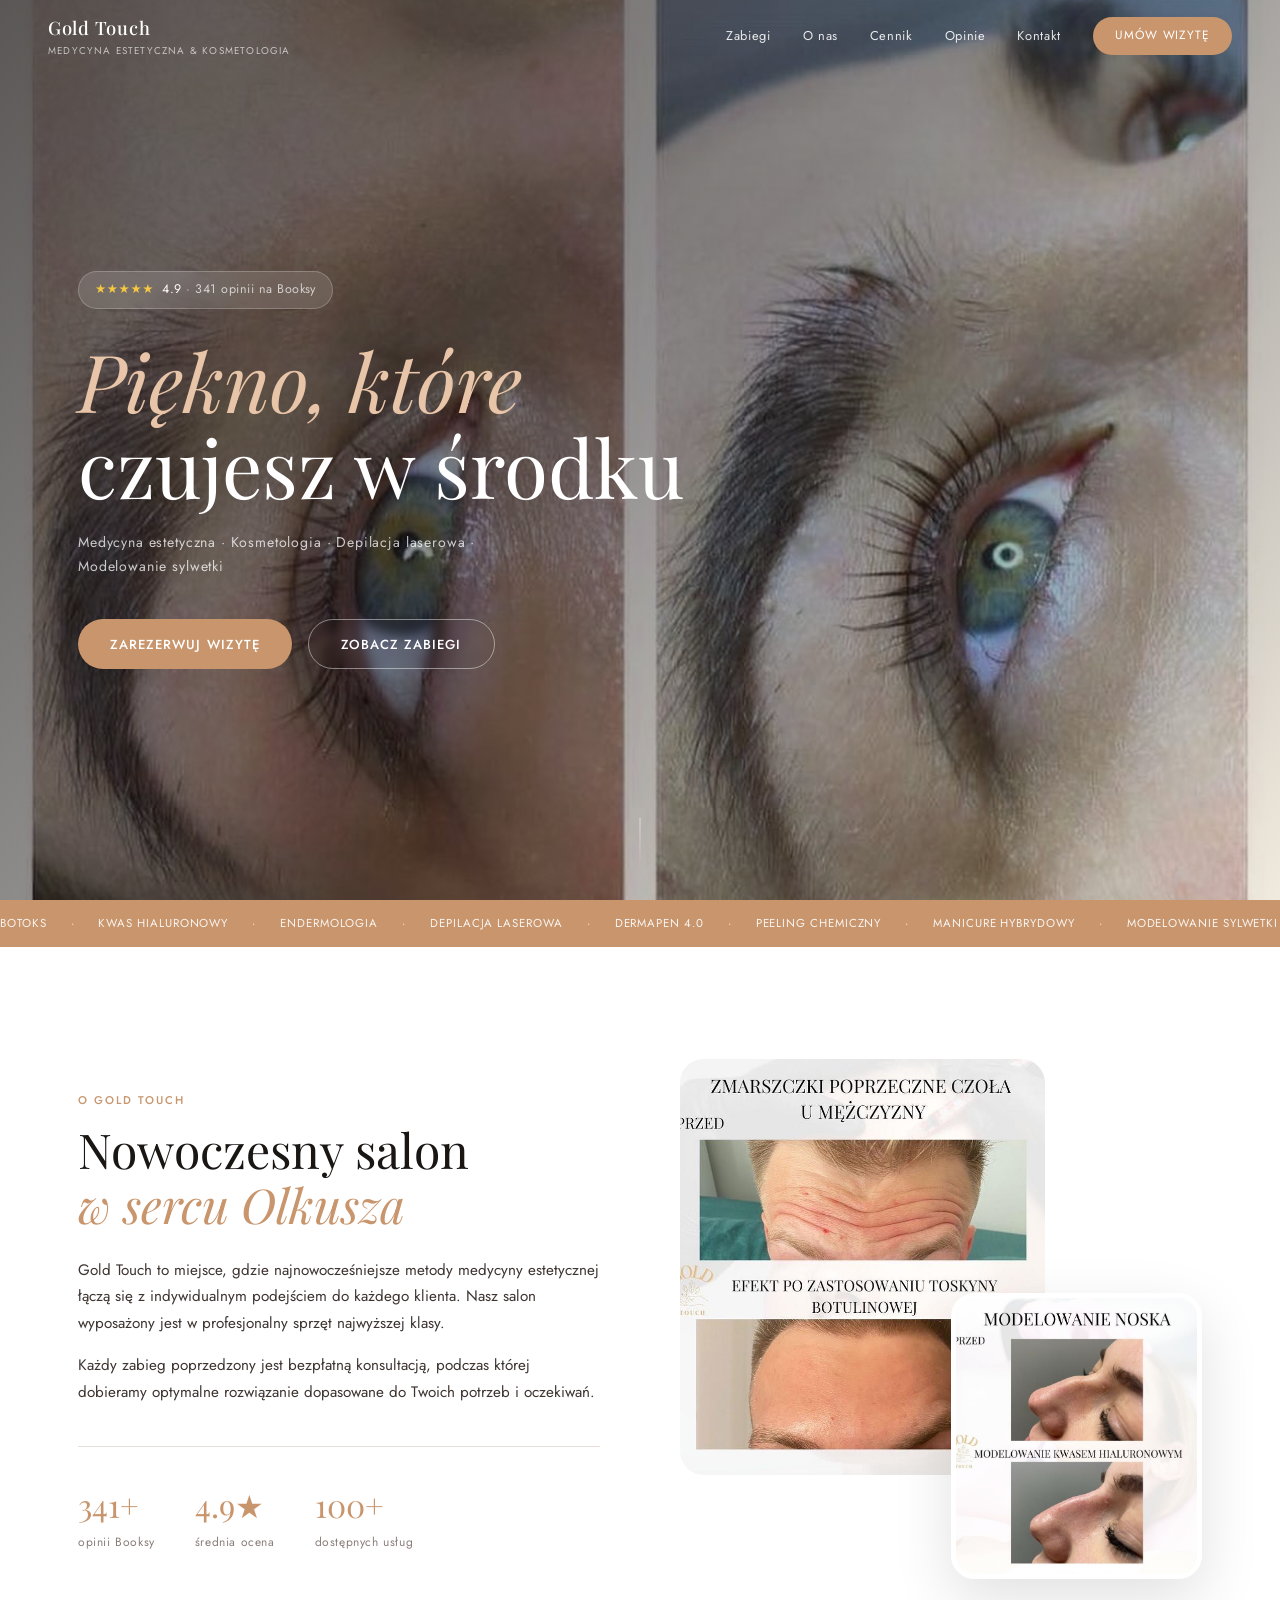
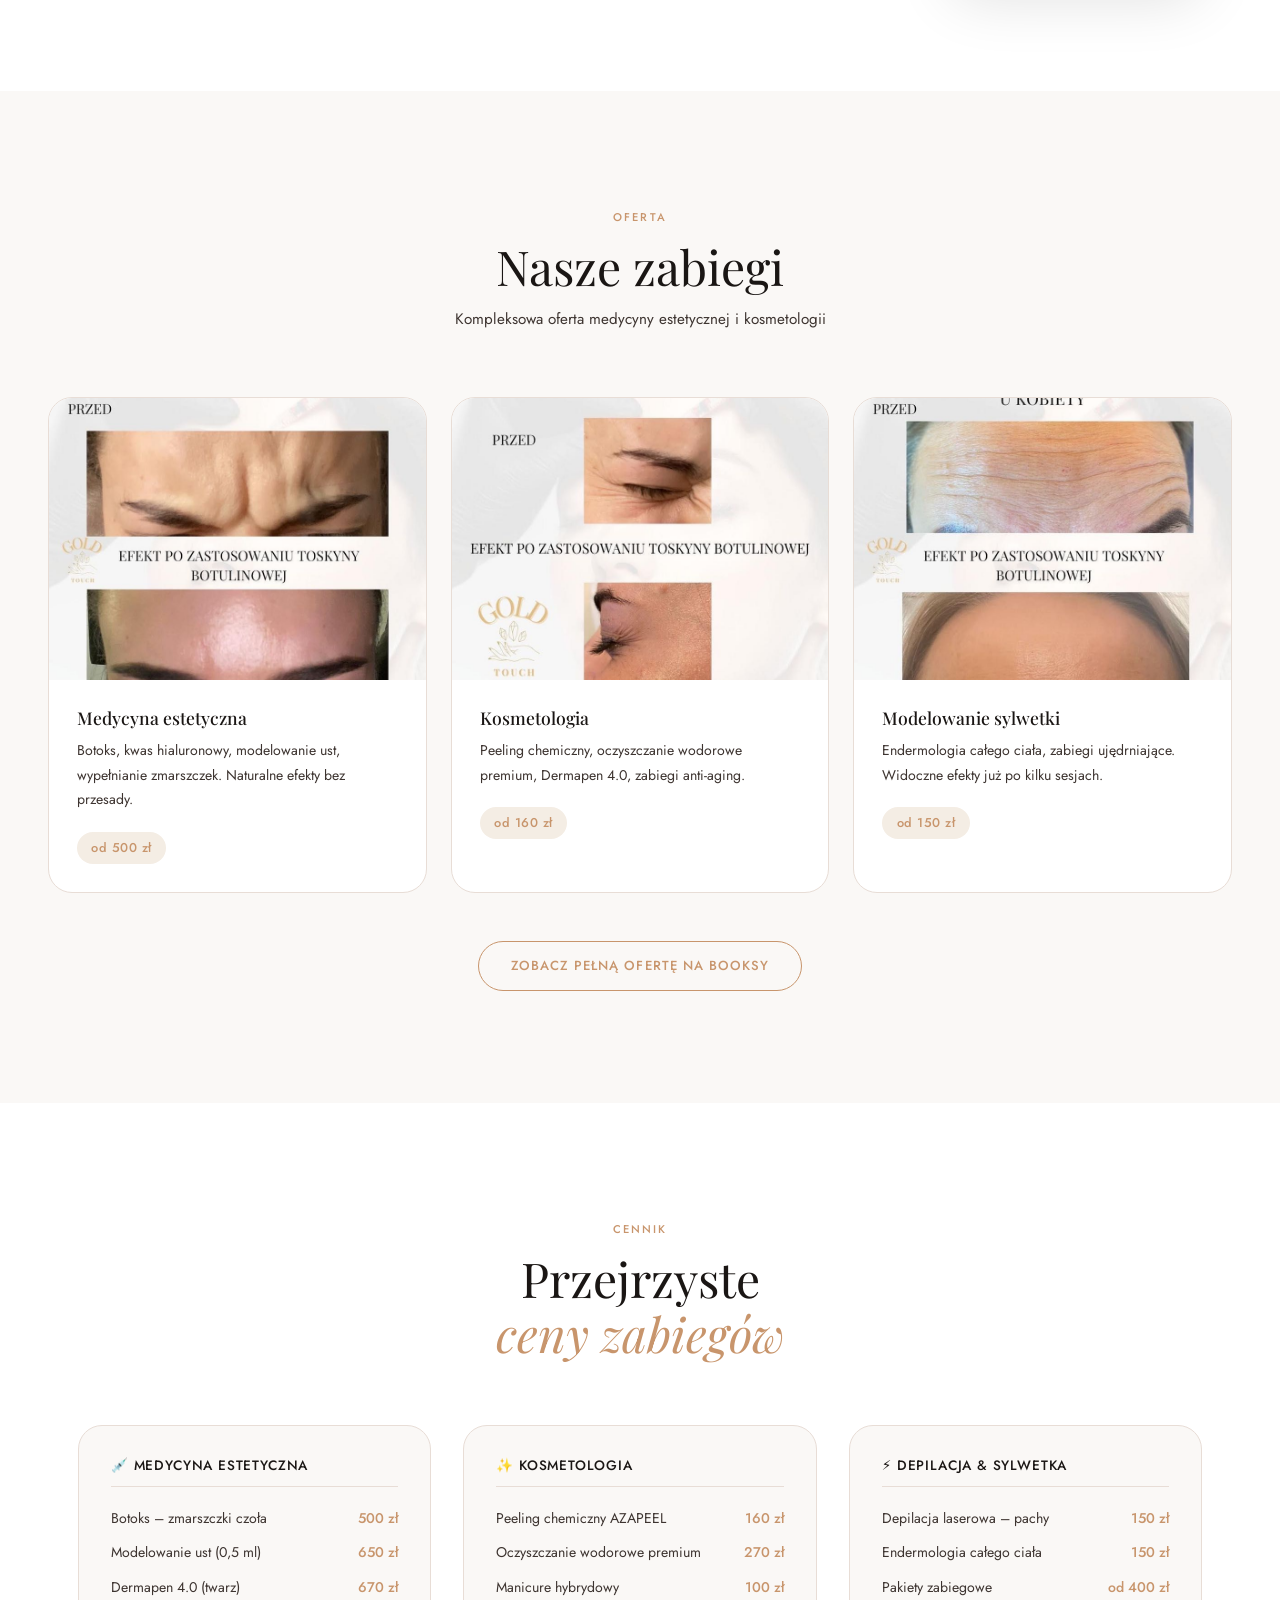
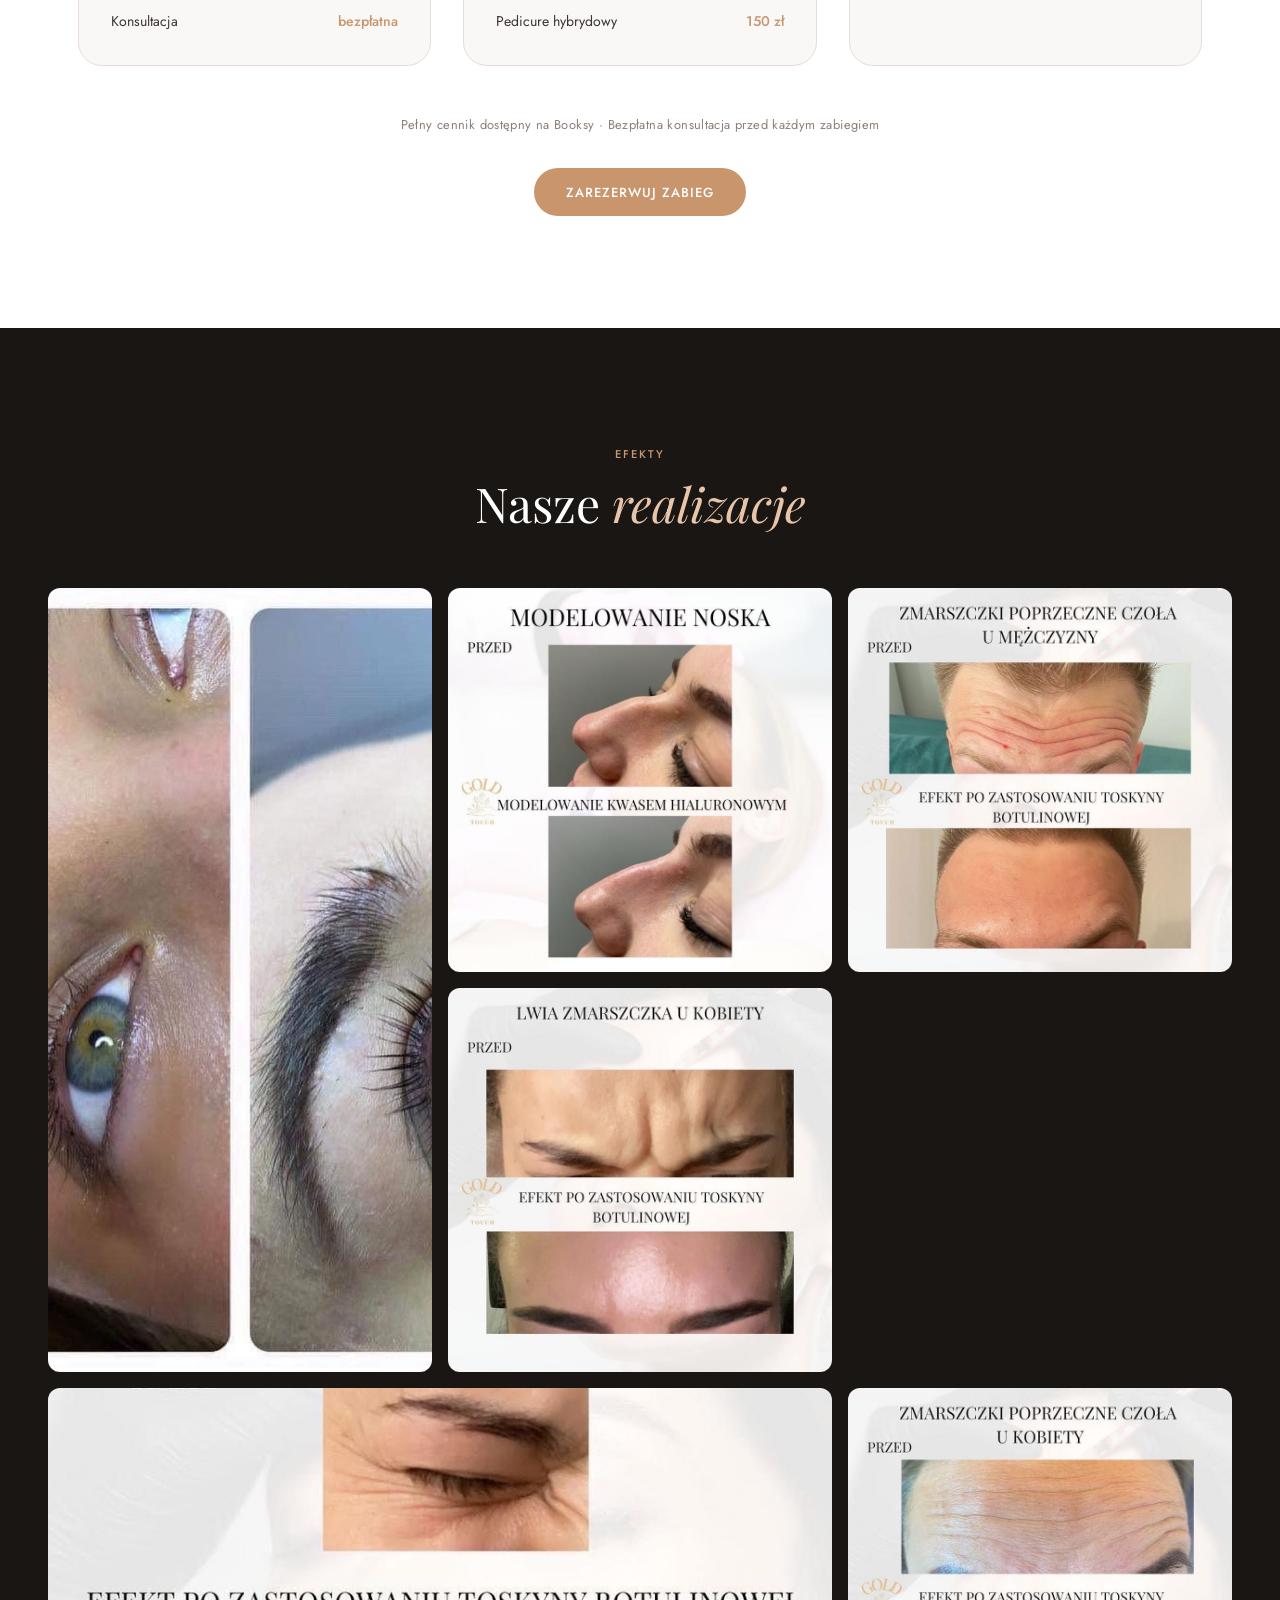
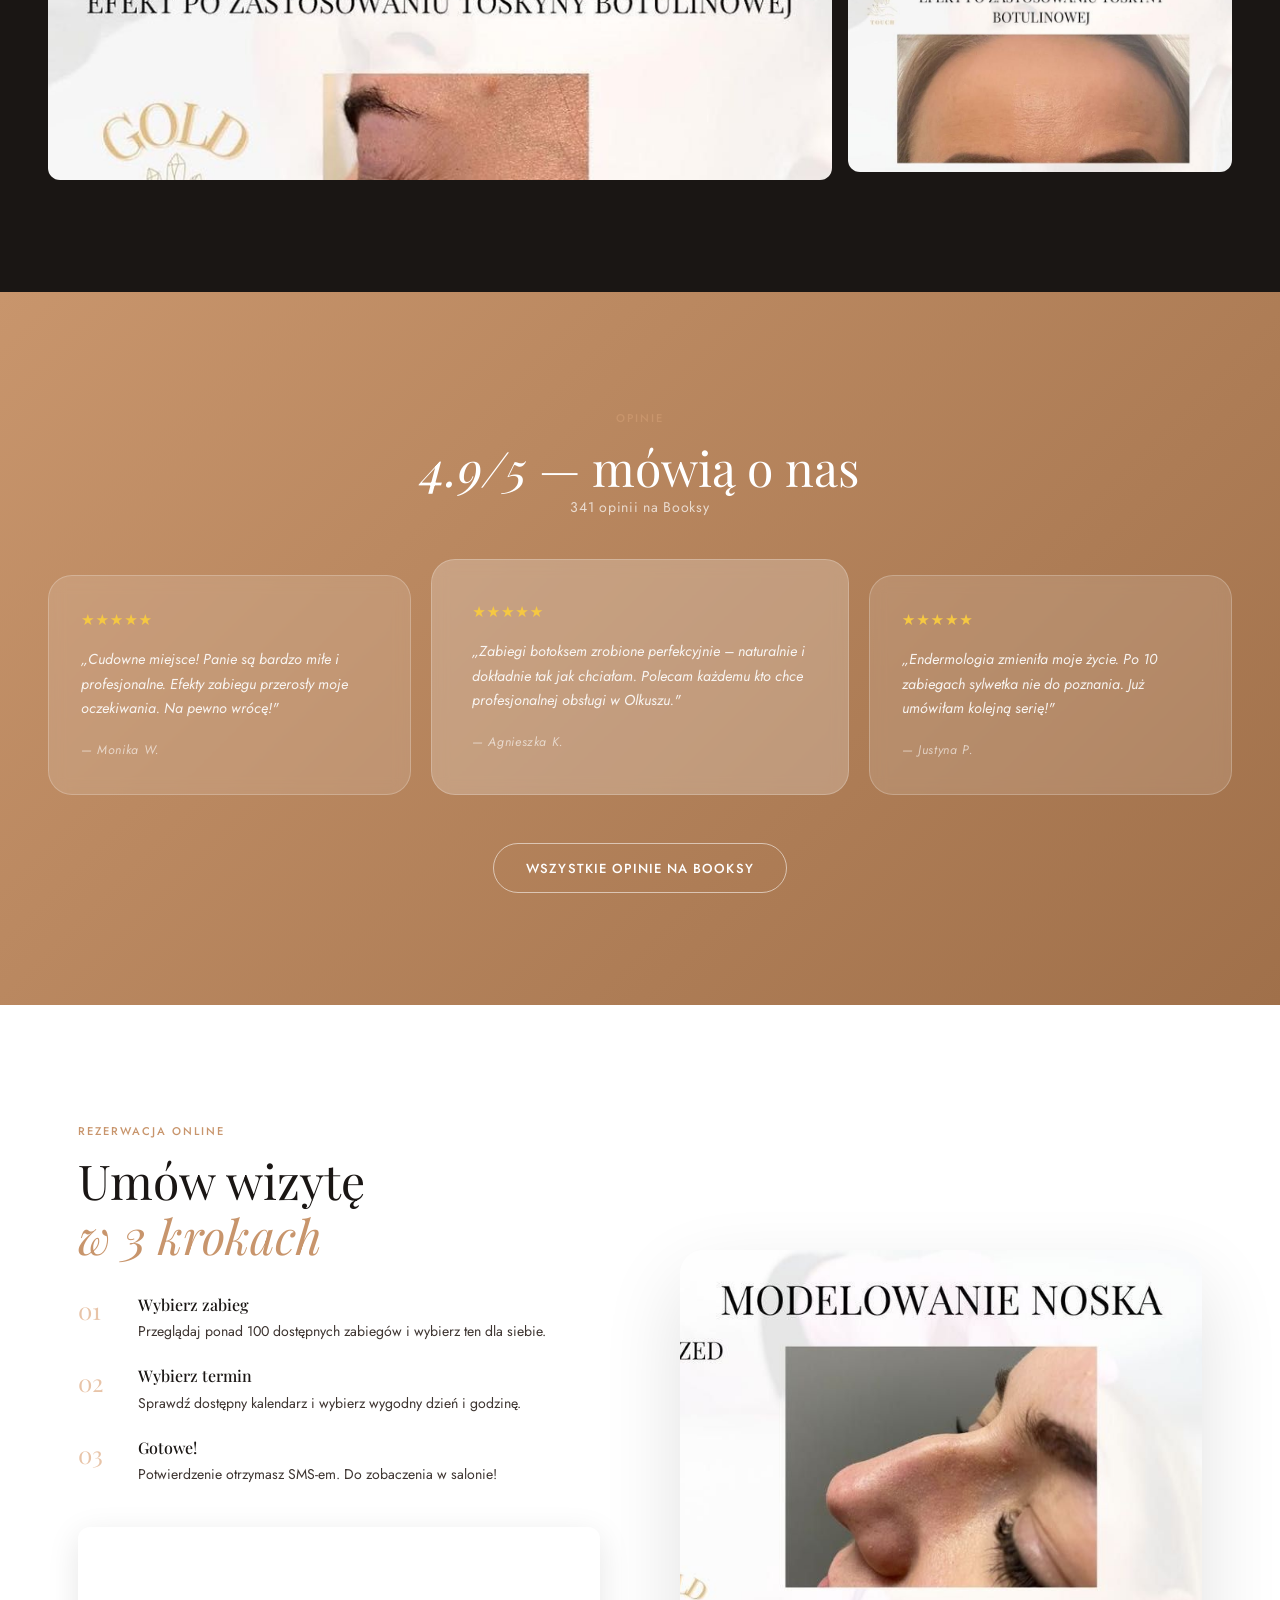
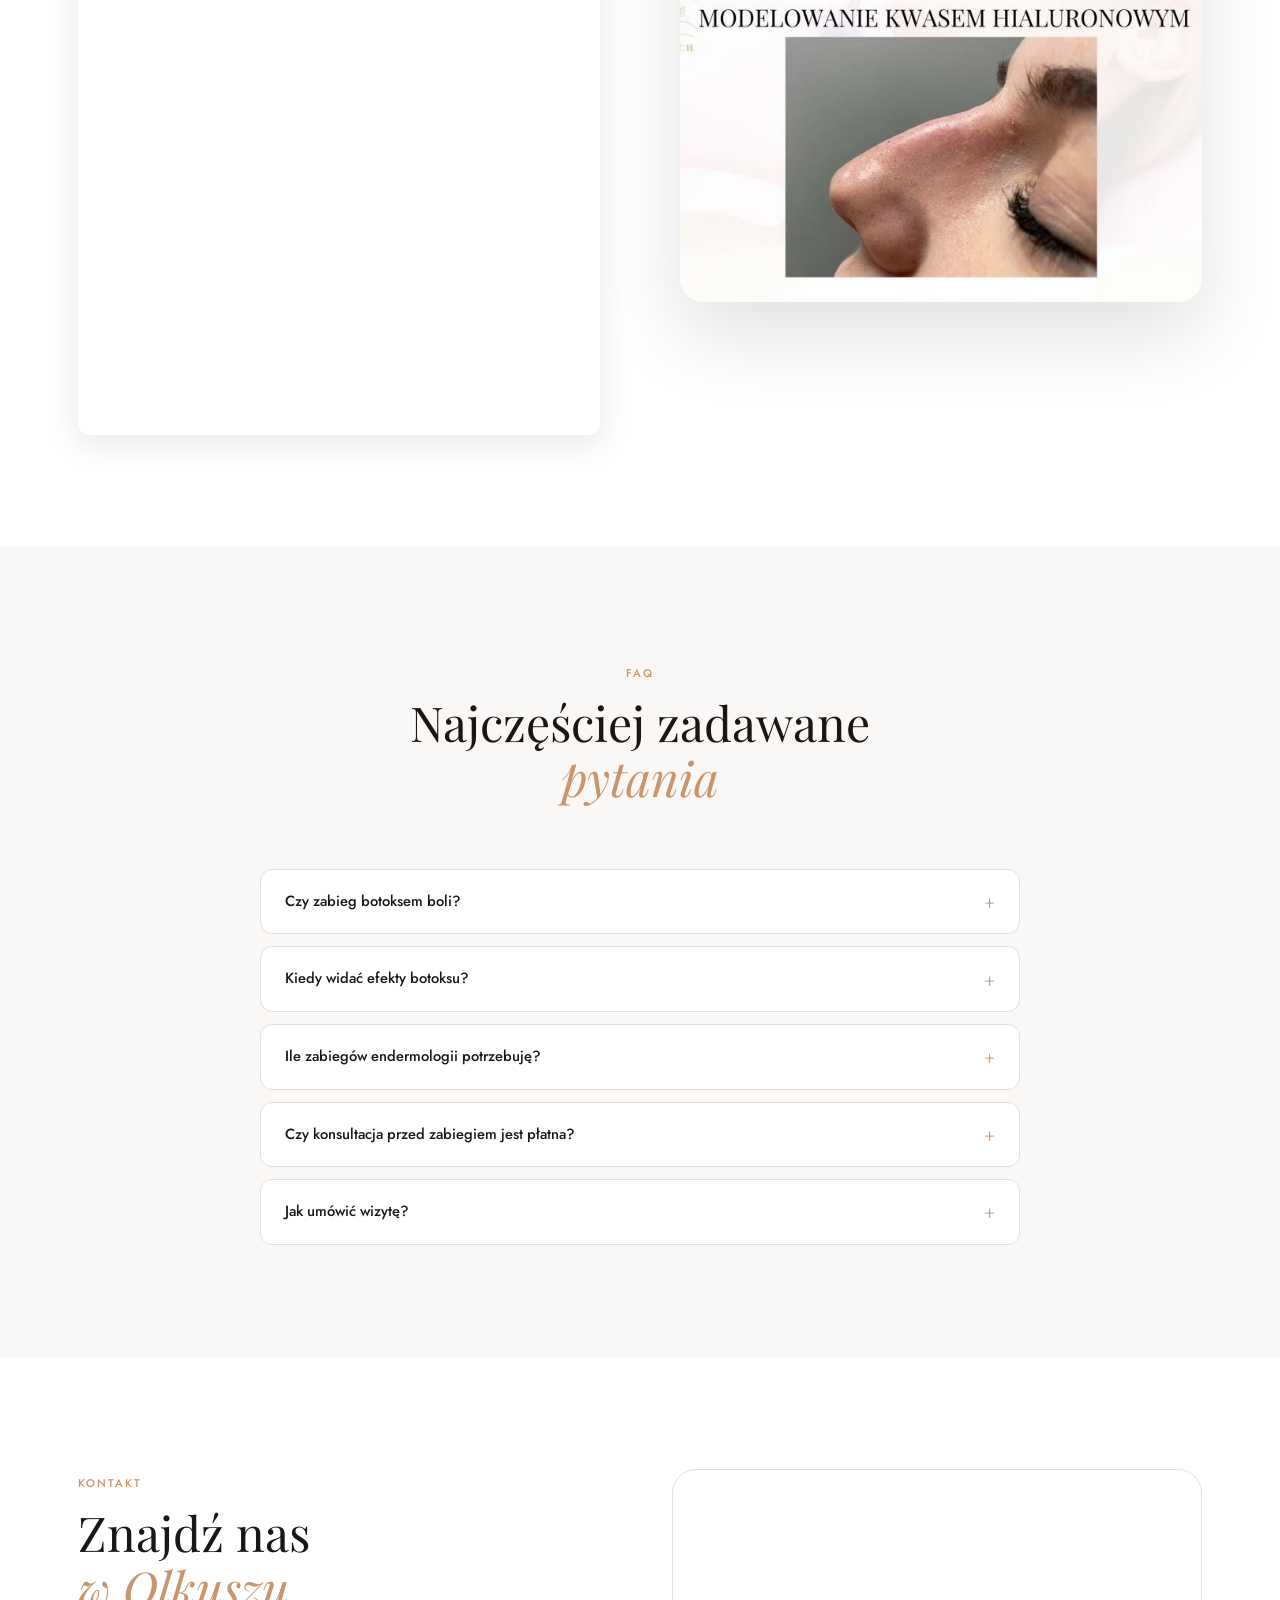
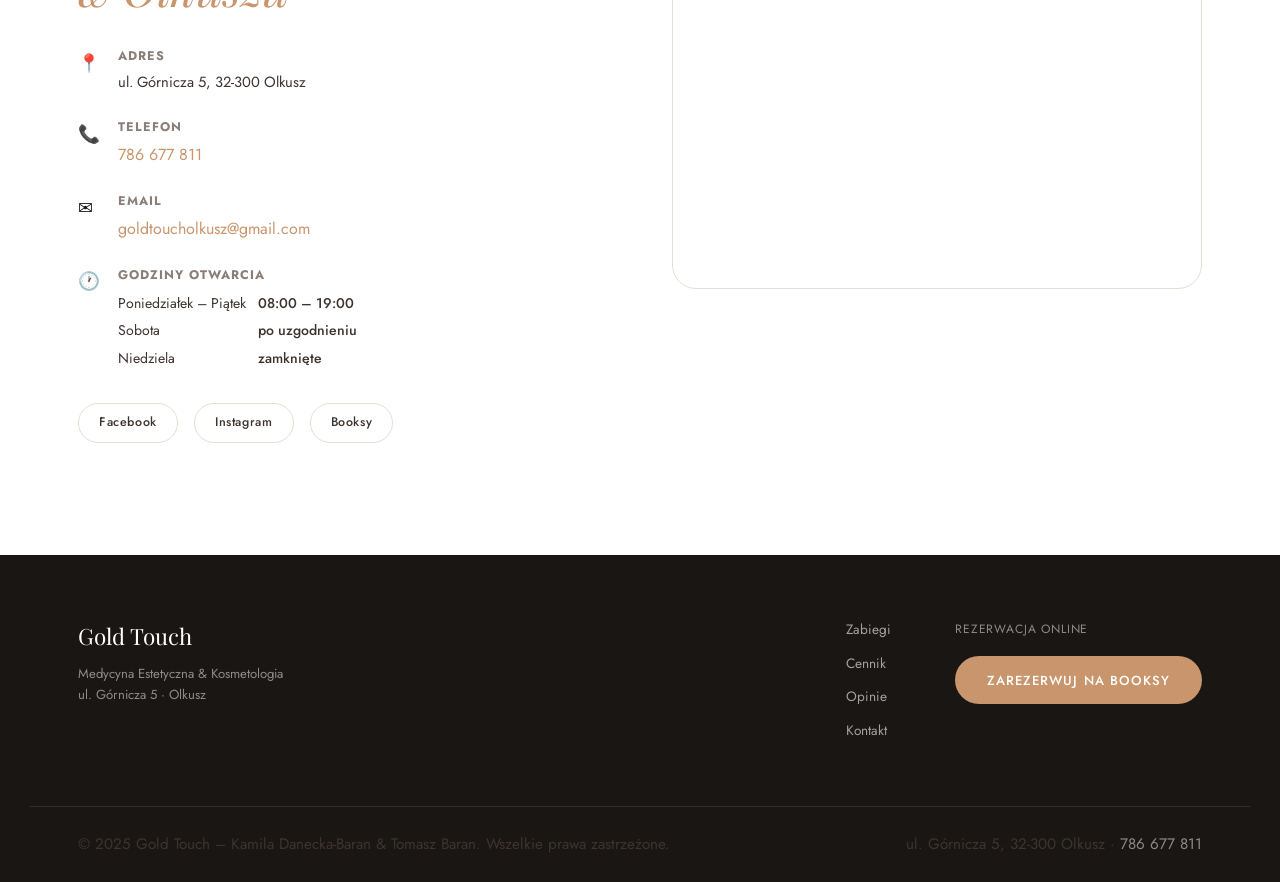
==== commit 6d903381: "Replace Booksy booking with Google Calendar embed" ====
--- a/index.html
+++ b/index.html
@@ -273,7 +273,9 @@
           </div>
         </li>
       </ol>
-      <a href="https://booksy.com/pl-pl/116406_gold-touch-salon-medycyny-estetycznej-i-kosmetologii_medycyna-estetyczna_10064_olkusz" target="_blank" rel="noopener" class="btn btn--rose">Zarezerwuj na Booksy</a>
+      <div class="calendar__embed" style="margin-top:2rem;border-radius:12px;overflow:hidden;box-shadow:0 8px 32px rgba(0,0,0,.1);">
+        <iframe src="https://calendar.google.com/calendar/embed?src=netivopolska%40gmail.com&ctz=Europe%2FWarsaw" style="border:0" width="100%" height="500" frameborder="0" scrolling="no"></iframe>
+      </div>
     </div>
     <div class="booking__visual">
       <img src="images/foto2.jpg" alt="Rezerwacja zabiegu Gold Touch" loading="lazy">
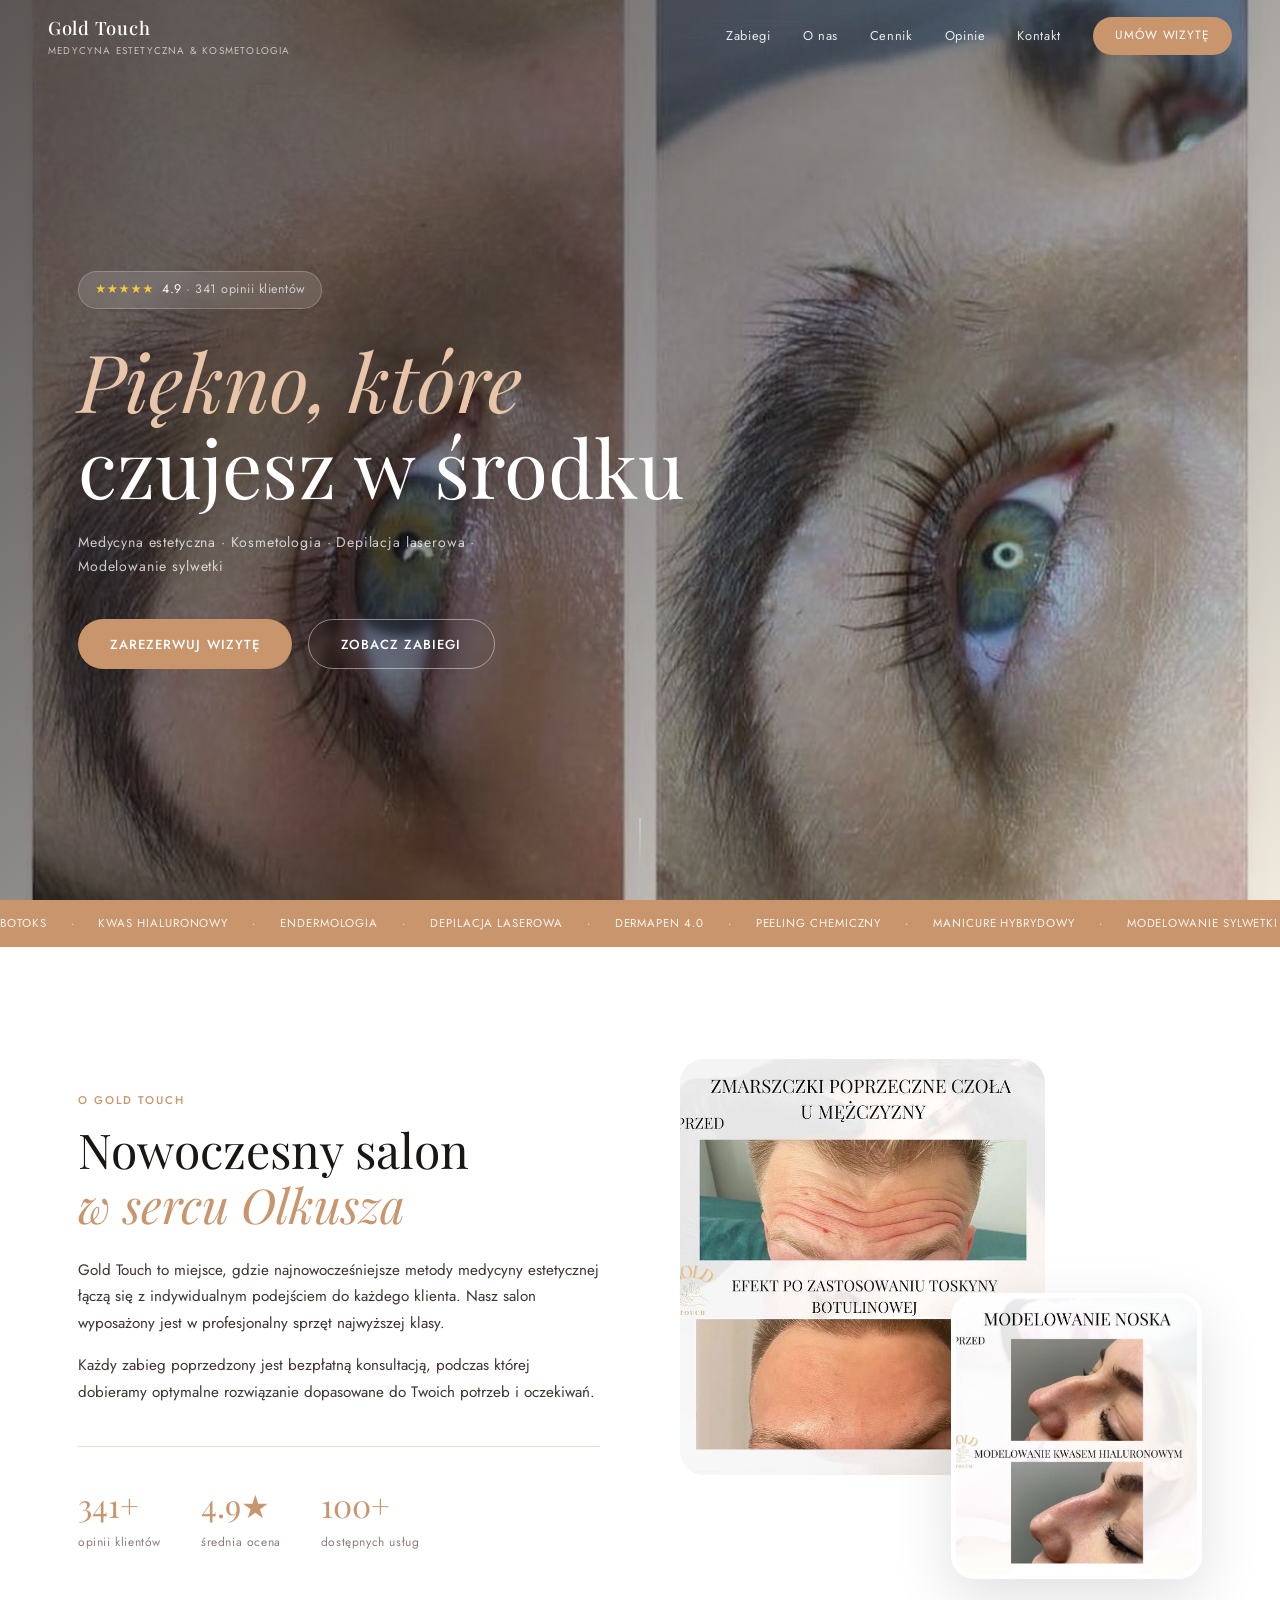
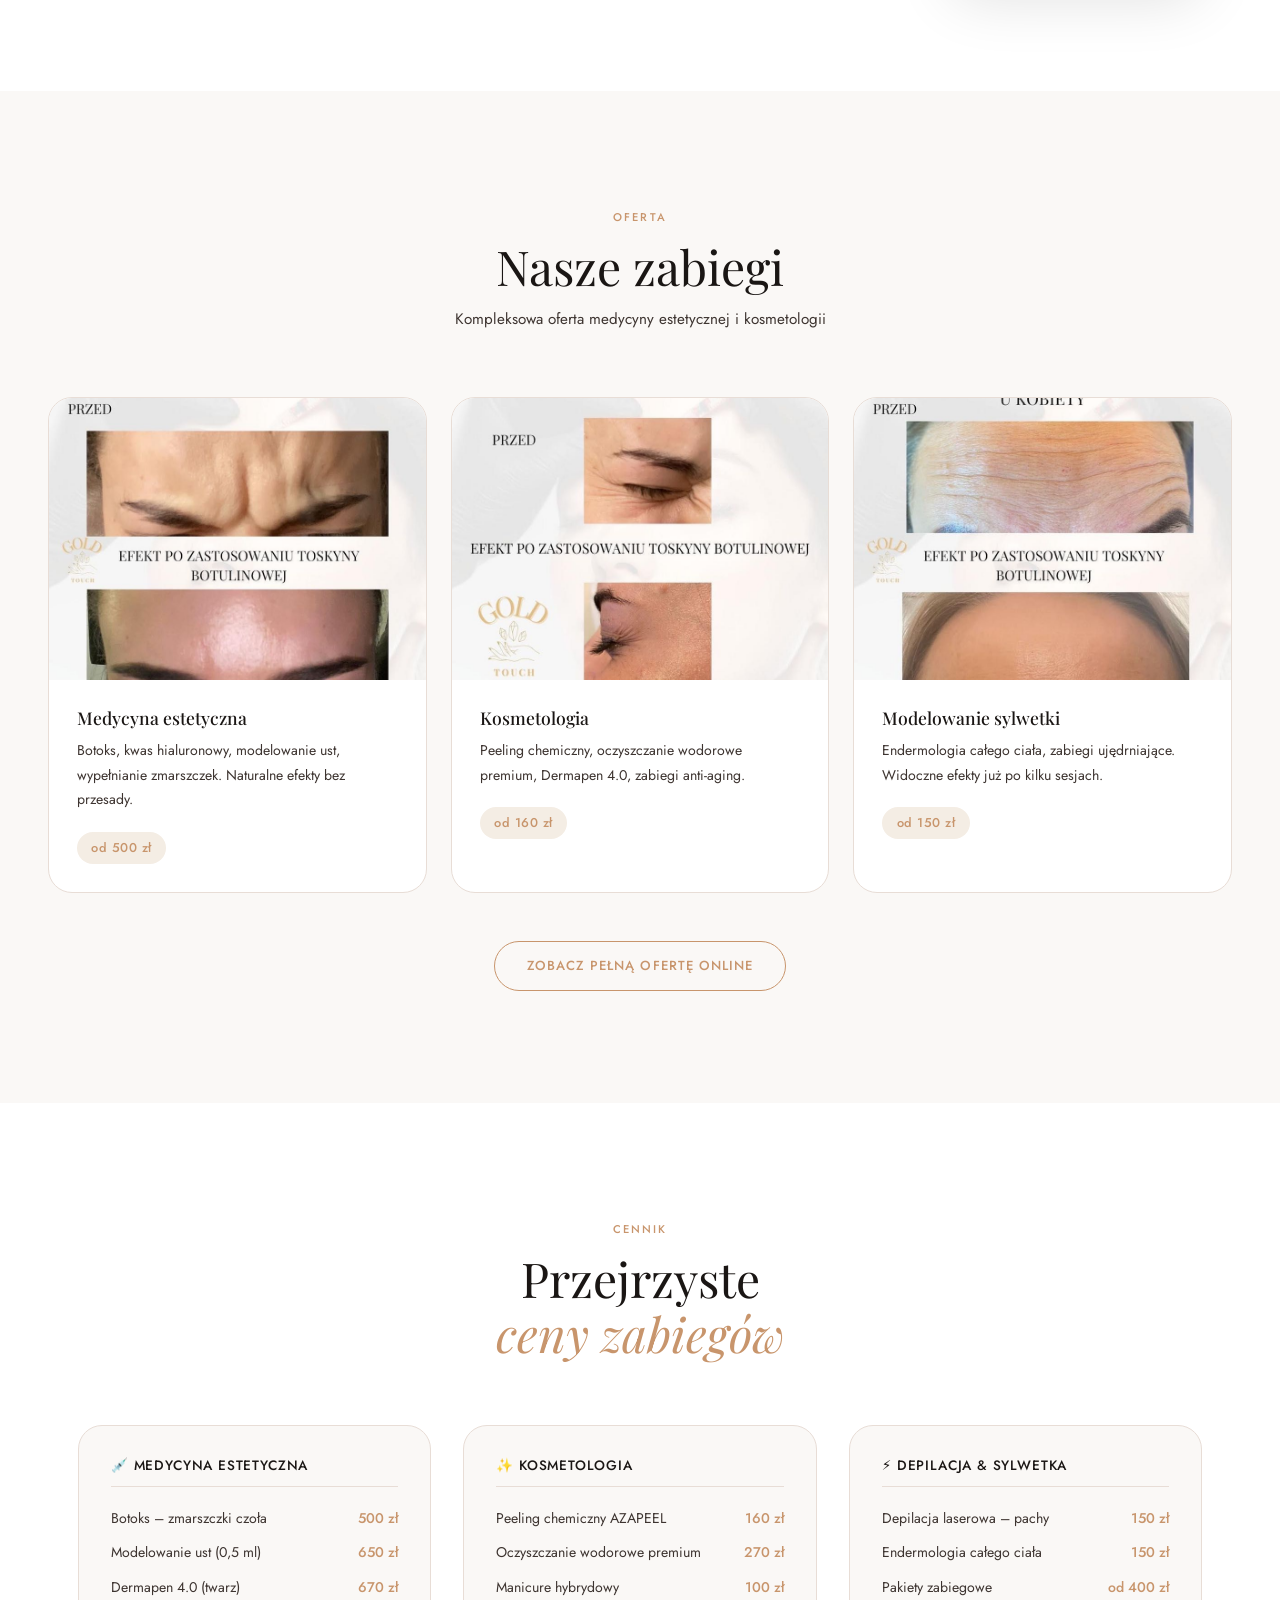
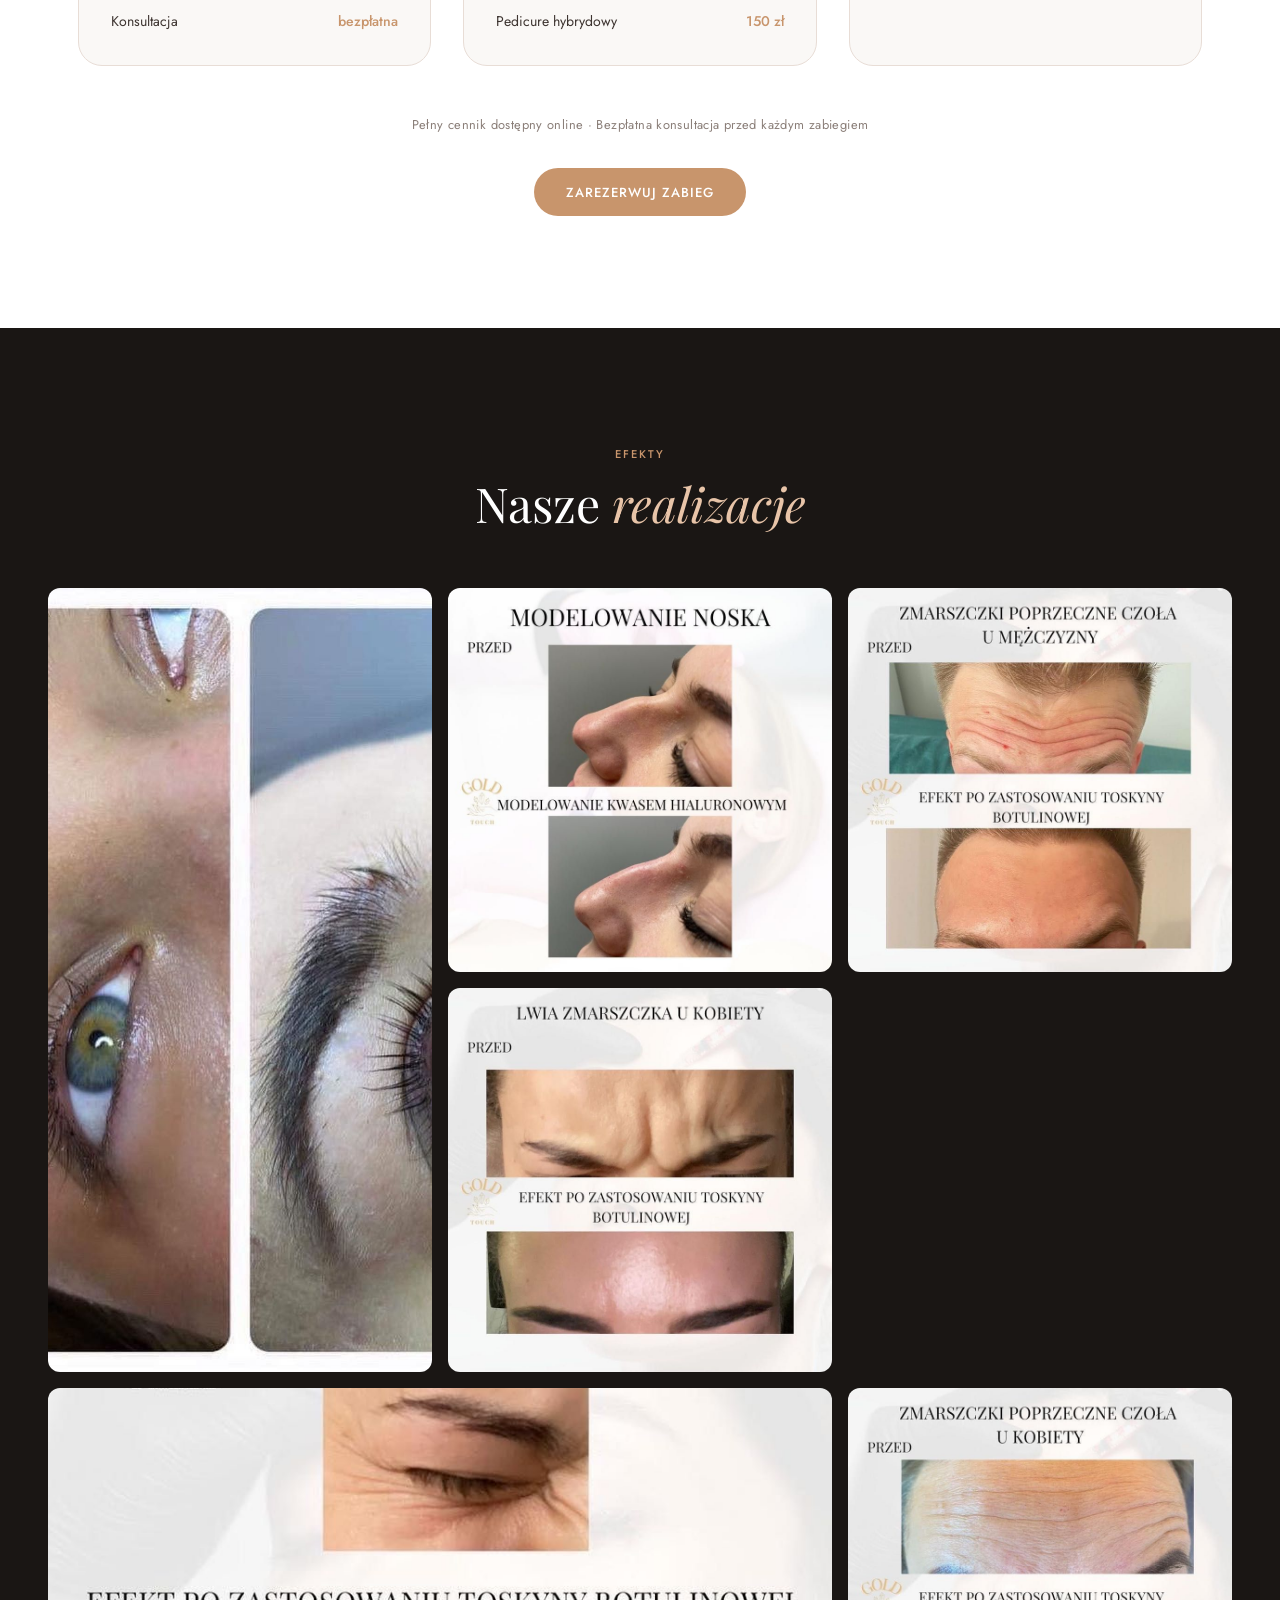
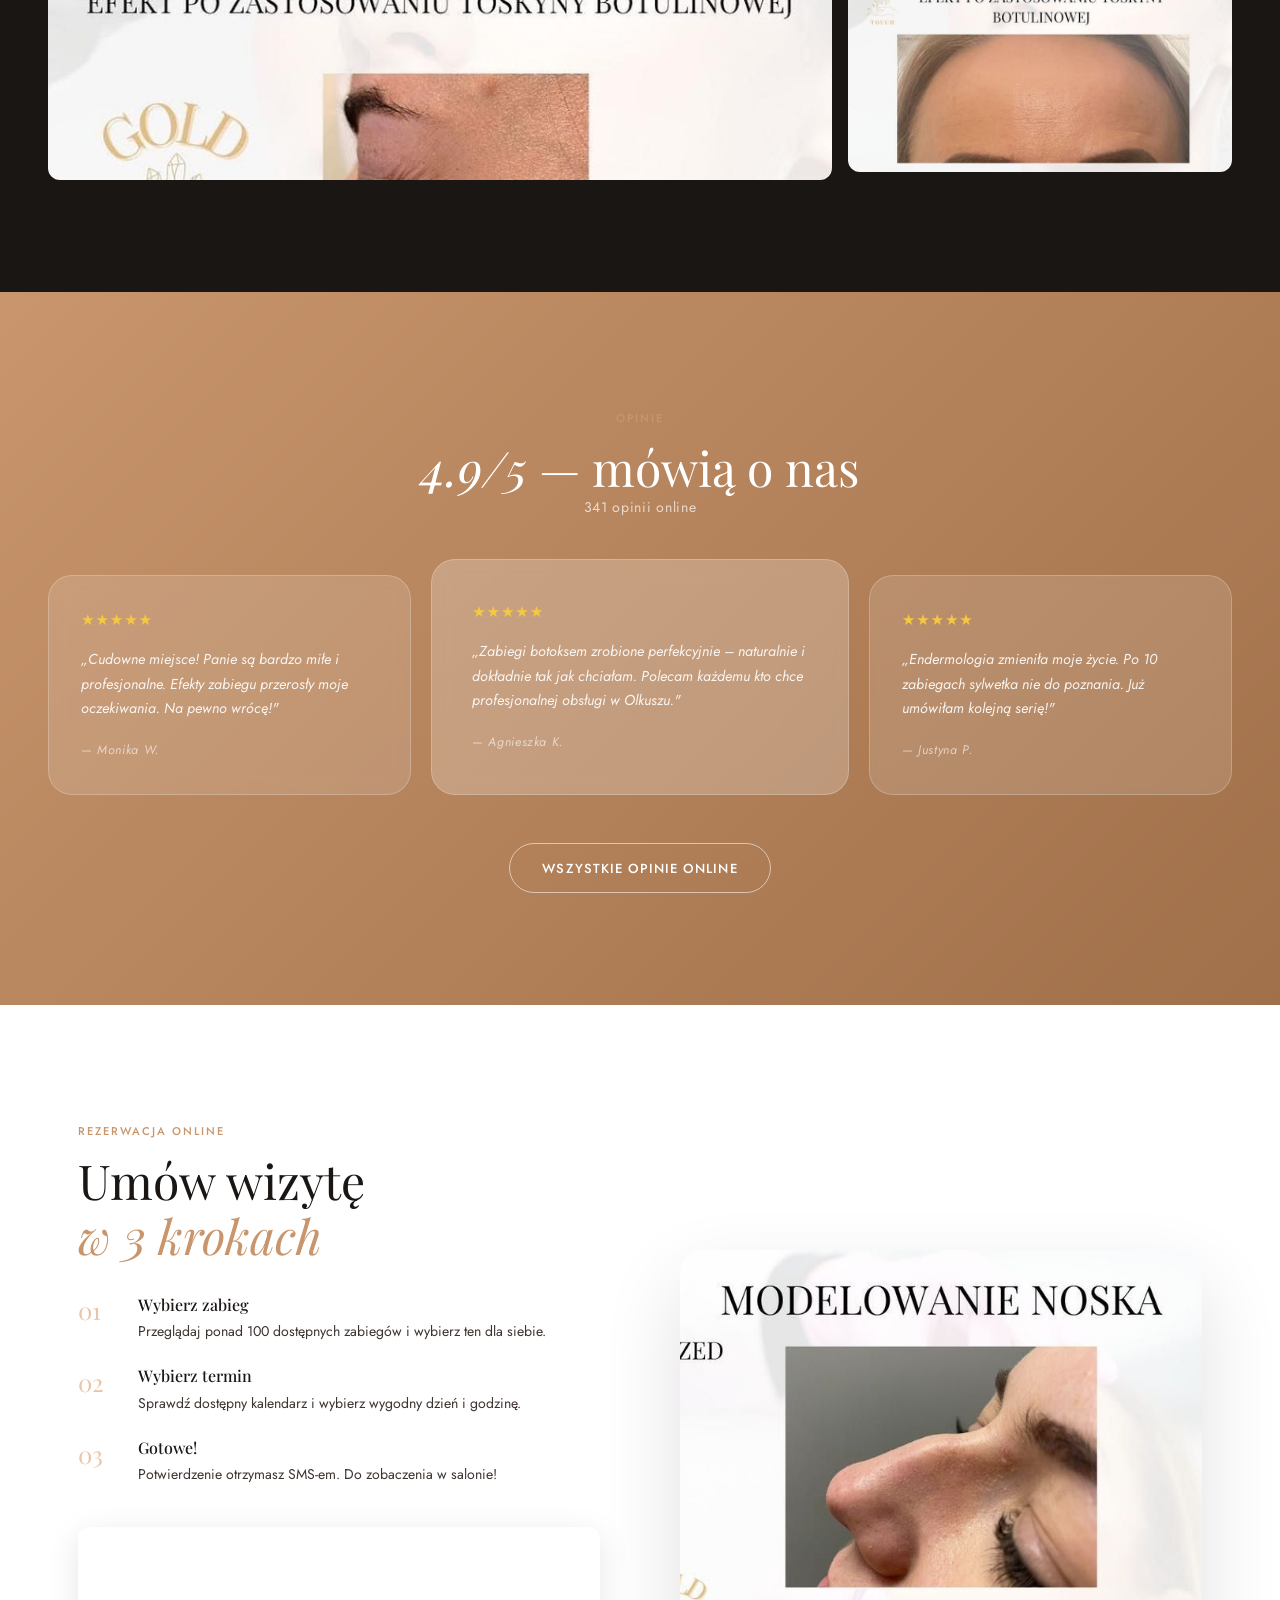
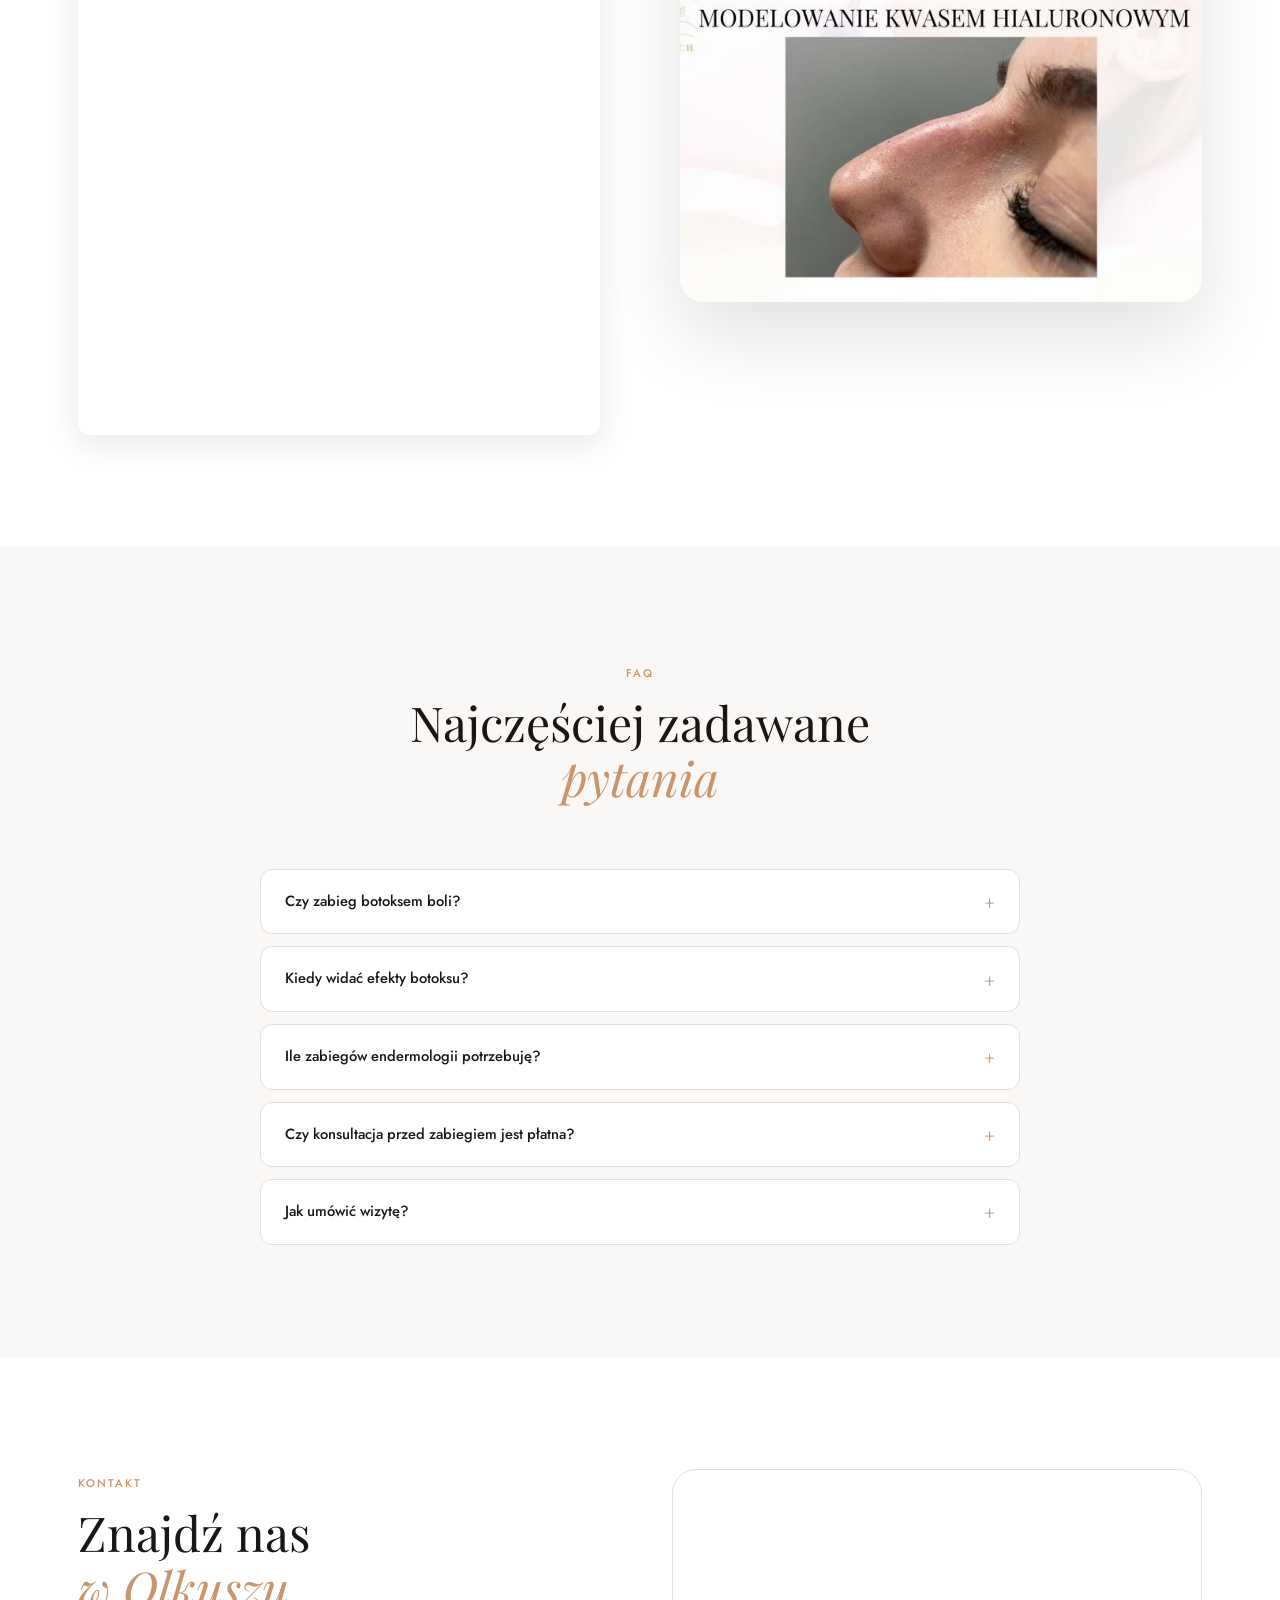
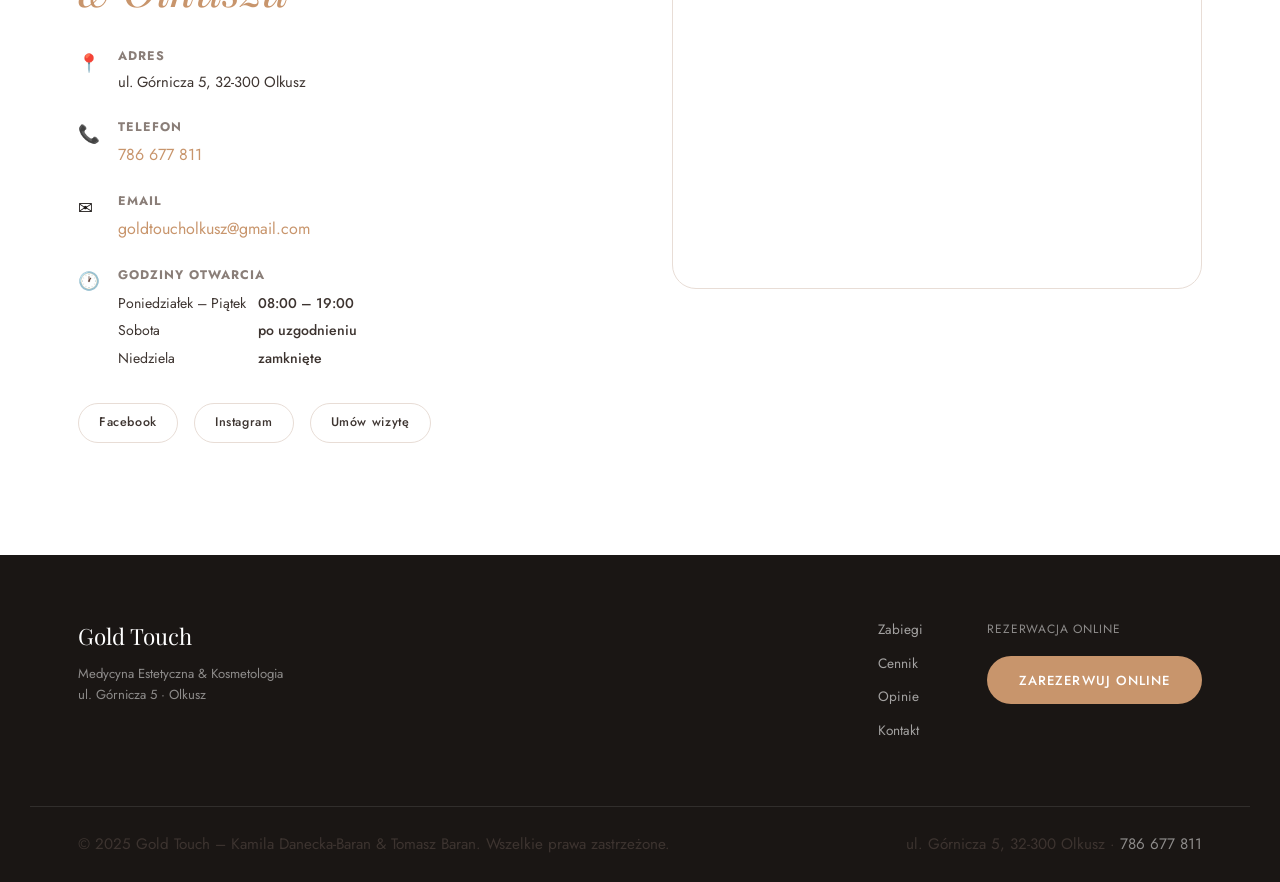
==== commit f620b4e0: "Remove all Booksy links, replace with Google Calendar" ====
--- a/index.html
+++ b/index.html
@@ -6,7 +6,7 @@
   <meta name="description" content="Gold Touch – Salon Medycyny Estetycznej i Kosmetologii w Olkuszu. Botoks, kwas hialuronowy, endermologia, depilacja laserowa. Ocena 4.9/5 z 341 opinii. Umów wizytę online.">
   <meta name="keywords" content="medycyna estetyczna Olkusz, botoks Olkusz, kwas hialuronowy Olkusz, kosmetologia Olkusz, Gold Touch, depilacja laserowa Olkusz">
   <meta property="og:title" content="Gold Touch – Medycyna Estetyczna & Kosmetologia | Olkusz">
-  <meta property="og:description" content="Nowoczesny salon medycyny estetycznej w Olkuszu. 4.9/5 z 341 opinii. Booksy – rezerwacja online.">
+  <meta property="og:description" content="Nowoczesny salon medycyny estetycznej w Olkuszu. 4.9/5 z 341 opinii. Umów wizytę online.">
   <meta property="og:type" content="website">
   <title>Gold Touch – Medycyna Estetyczna & Kosmetologia | Olkusz</title>
   <link rel="preconnect" href="https://fonts.googleapis.com">
@@ -31,7 +31,7 @@
       <a href="#cennik">Cennik</a>
       <a href="#opinie">Opinie</a>
       <a href="#kontakt">Kontakt</a>
-      <a href="https://booksy.com/pl-pl/116406_gold-touch-salon-medycyny-estetycznej-i-kosmetologii_medycyna-estetyczna_10064_olkusz" target="_blank" rel="noopener" class="nav__cta">Umów wizytę</a>
+      <a href="#rezerwacja" class="nav__cta">Umów wizytę</a>
     </nav>
   </header>
 
@@ -44,7 +44,7 @@
     <div class="hero__content">
       <div class="hero__badge">
         <span aria-hidden="true">★★★★★</span>
-        <span>4.9 <em>· 341 opinii na Booksy</em></span>
+        <span>4.9 <em>· 341 opinii klientów</em></span>
       </div>
       <h1 class="hero__title">
         <em>Piękno, które</em>
@@ -52,7 +52,7 @@
       </h1>
       <p class="hero__sub">Medycyna estetyczna · Kosmetologia · Depilacja laserowa · Modelowanie sylwetki</p>
       <div class="hero__actions">
-        <a href="https://booksy.com/pl-pl/116406_gold-touch-salon-medycyny-estetycznej-i-kosmetologii_medycyna-estetyczna_10064_olkusz" target="_blank" rel="noopener" class="btn btn--rose">Zarezerwuj wizytę</a>
+        <a href="#rezerwacja" target="_blank" rel="noopener" class="btn btn--rose">Zarezerwuj wizytę</a>
         <a href="#zabiegi" class="btn btn--ghost">Zobacz zabiegi</a>
       </div>
     </div>
@@ -91,7 +91,7 @@
       <p>Gold Touch to miejsce, gdzie najnowocześniejsze metody medycyny estetycznej łączą się z indywidualnym podejściem do każdego klienta. Nasz salon wyposażony jest w profesjonalny sprzęt najwyższej klasy.</p>
       <p>Każdy zabieg poprzedzony jest bezpłatną konsultacją, podczas której dobieramy optymalne rozwiązanie dopasowane do Twoich potrzeb i oczekiwań.</p>
       <ul class="about__facts">
-        <li><strong>341+</strong><span>opinii Booksy</span></li>
+        <li><strong>341+</strong><span>opinii klientów</span></li>
         <li><strong>4.9★</strong><span>średnia ocena</span></li>
         <li><strong>100+</strong><span>dostępnych usług</span></li>
       </ul>
@@ -146,7 +146,7 @@
       </article>
     </div>
     <div class="services__more">
-      <a href="https://booksy.com/pl-pl/116406_gold-touch-salon-medycyny-estetycznej-i-kosmetologii_medycyna-estetyczna_10064_olkusz" target="_blank" rel="noopener" class="btn btn--outline-dark">Zobacz pełną ofertę na Booksy</a>
+      <a href="#rezerwacja" target="_blank" rel="noopener" class="btn btn--outline-dark">Zobacz pełną ofertę online</a>
     </div>
   </section>
 
@@ -184,8 +184,8 @@
         </ul>
       </div>
     </div>
-    <p class="pricing__note">Pełny cennik dostępny na Booksy · Bezpłatna konsultacja przed każdym zabiegiem</p>
-    <a href="https://booksy.com/pl-pl/116406_gold-touch-salon-medycyny-estetycznej-i-kosmetologii_medycyna-estetyczna_10064_olkusz" target="_blank" rel="noopener" class="btn btn--rose">Zarezerwuj zabieg</a>
+    <p class="pricing__note">Pełny cennik dostępny online · Bezpłatna konsultacja przed każdym zabiegiem</p>
+    <a href="#rezerwacja" target="_blank" rel="noopener" class="btn btn--rose">Zarezerwuj zabieg</a>
   </section>
 
   <!-- GALERIA -->
@@ -221,7 +221,7 @@
     <div class="reviews__header">
       <span class="label">Opinie</span>
       <h2><em>4.9/5</em> — mówią o nas</h2>
-      <p>341 opinii na Booksy</p>
+      <p>341 opinii online</p>
     </div>
     <div class="reviews__grid">
       <blockquote class="review-card">
@@ -241,7 +241,7 @@
       </blockquote>
     </div>
     <div class="reviews__cta">
-      <a href="https://booksy.com/pl-pl/116406_gold-touch-salon-medycyny-estetycznej-i-kosmetologii_medycyna-estetyczna_10064_olkusz" target="_blank" rel="noopener" class="btn btn--outline-light">Wszystkie opinie na Booksy</a>
+      <a href="#rezerwacja" target="_blank" rel="noopener" class="btn btn--outline-light">Wszystkie opinie online</a>
     </div>
   </section>
 
@@ -307,7 +307,7 @@
       </div>
       <div class="faq__item">
         <dt><button class="faq__btn" aria-expanded="false" aria-controls="faq5">Jak umówić wizytę?<span class="faq__icon">+</span></button></dt>
-        <dd id="faq5" class="faq__answer" hidden>Najwygodniej przez Booksy — 24h na dobę, 7 dni w tygodniu. Możesz też zadzwonić: <a href="tel:786677811">786 677 811</a> w godzinach otwarcia salonu.</dd>
+        <dd id="faq5" class="faq__answer" hidden>Najwygodniej online — 24h na dobę, 7 dni w tygodniu. Możesz też zadzwonić: <a href="tel:786677811">786 677 811</a> w godzinach otwarcia salonu.</dd>
       </div>
     </dl>
   </section>
@@ -345,7 +345,7 @@
       <div class="contact__social">
         <a href="https://www.facebook.com/goldtoucholkusz" target="_blank" rel="noopener">Facebook</a>
         <a href="https://www.instagram.com/goldtoucholkusz" target="_blank" rel="noopener">Instagram</a>
-        <a href="https://booksy.com/pl-pl/116406_gold-touch-salon-medycyny-estetycznej-i-kosmetologii_medycyna-estetyczna_10064_olkusz" target="_blank" rel="noopener">Booksy</a>
+        <a href="#rezerwacja">Umów wizytę</a>
       </div>
     </div>
     <div class="contact__map">
@@ -373,7 +373,7 @@
       </nav>
       <div class="footer__book">
         <p>Rezerwacja online</p>
-        <a href="https://booksy.com/pl-pl/116406_gold-touch-salon-medycyny-estetycznej-i-kosmetologii_medycyna-estetyczna_10064_olkusz" target="_blank" rel="noopener" class="btn btn--rose">Zarezerwuj na Booksy</a>
+        <a href="#rezerwacja" target="_blank" rel="noopener" class="btn btn--rose">Zarezerwuj online</a>
       </div>
     </div>
     <div class="footer__bottom">
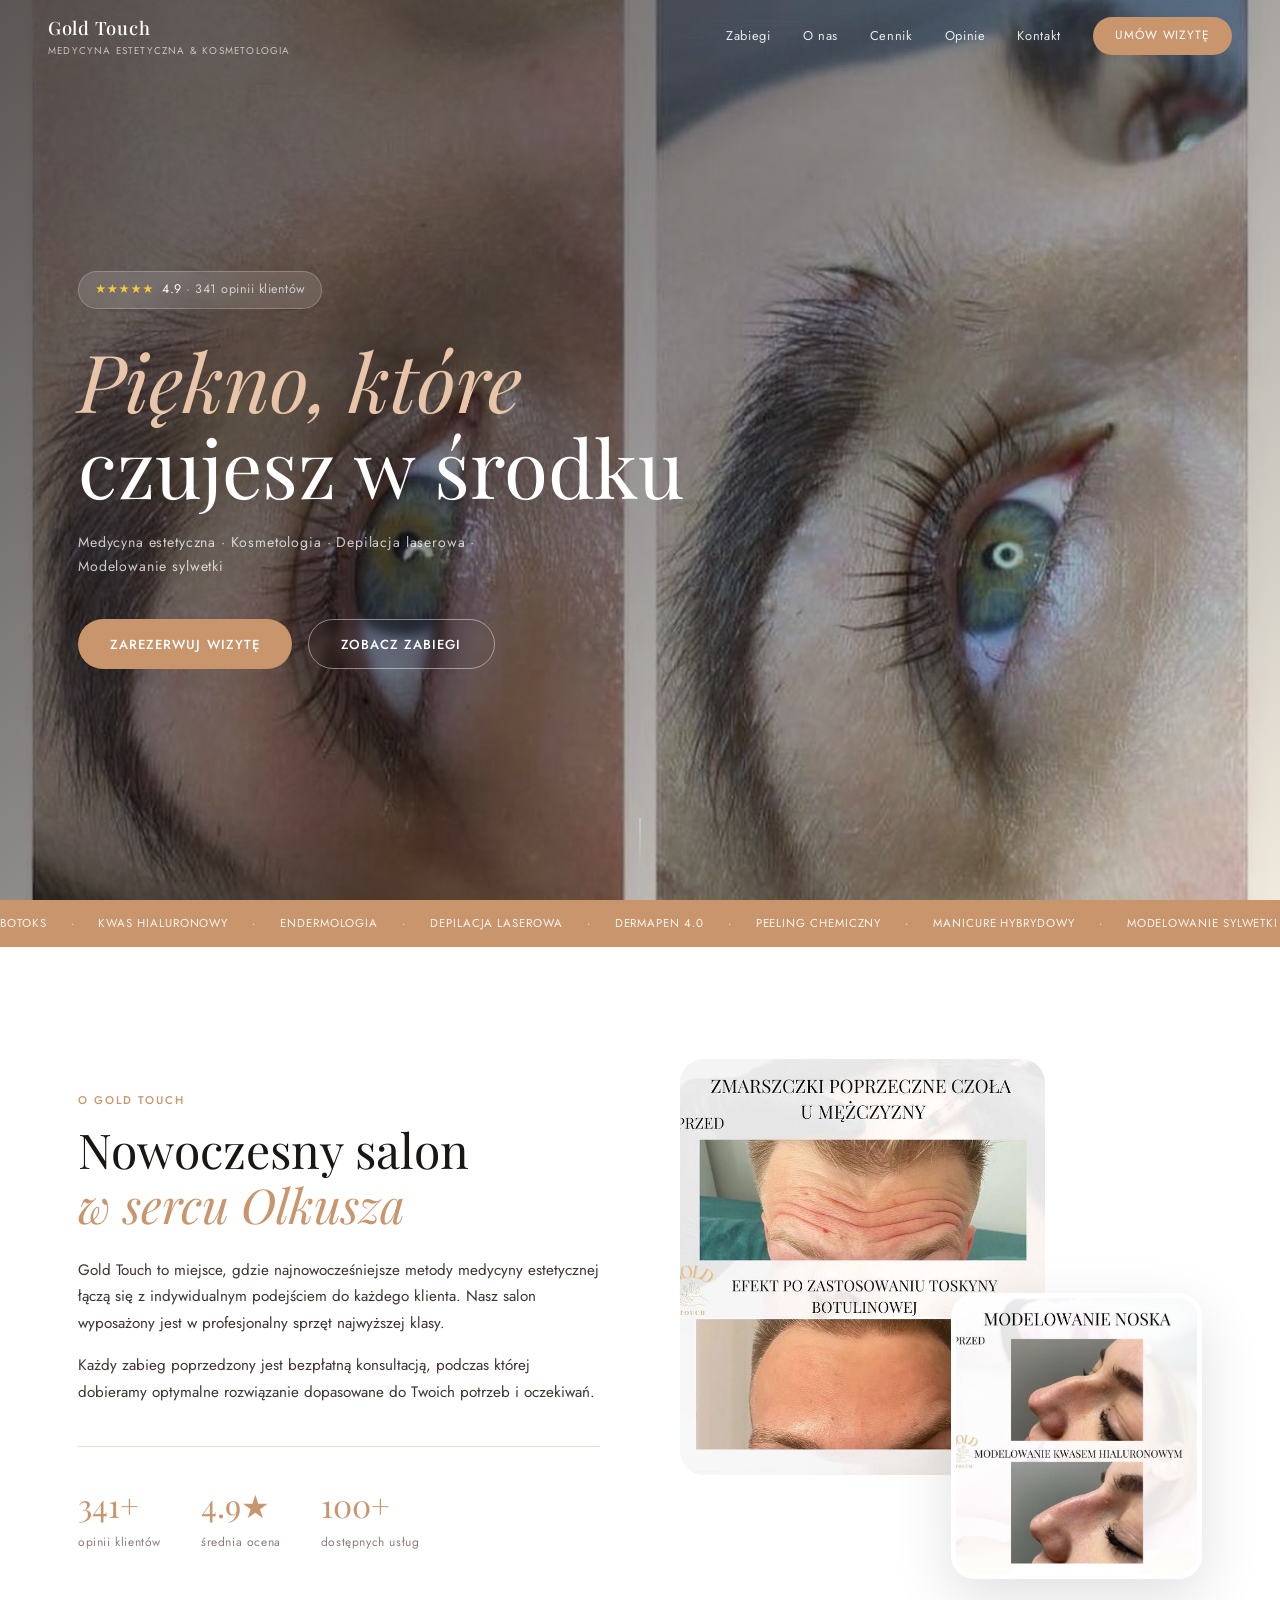
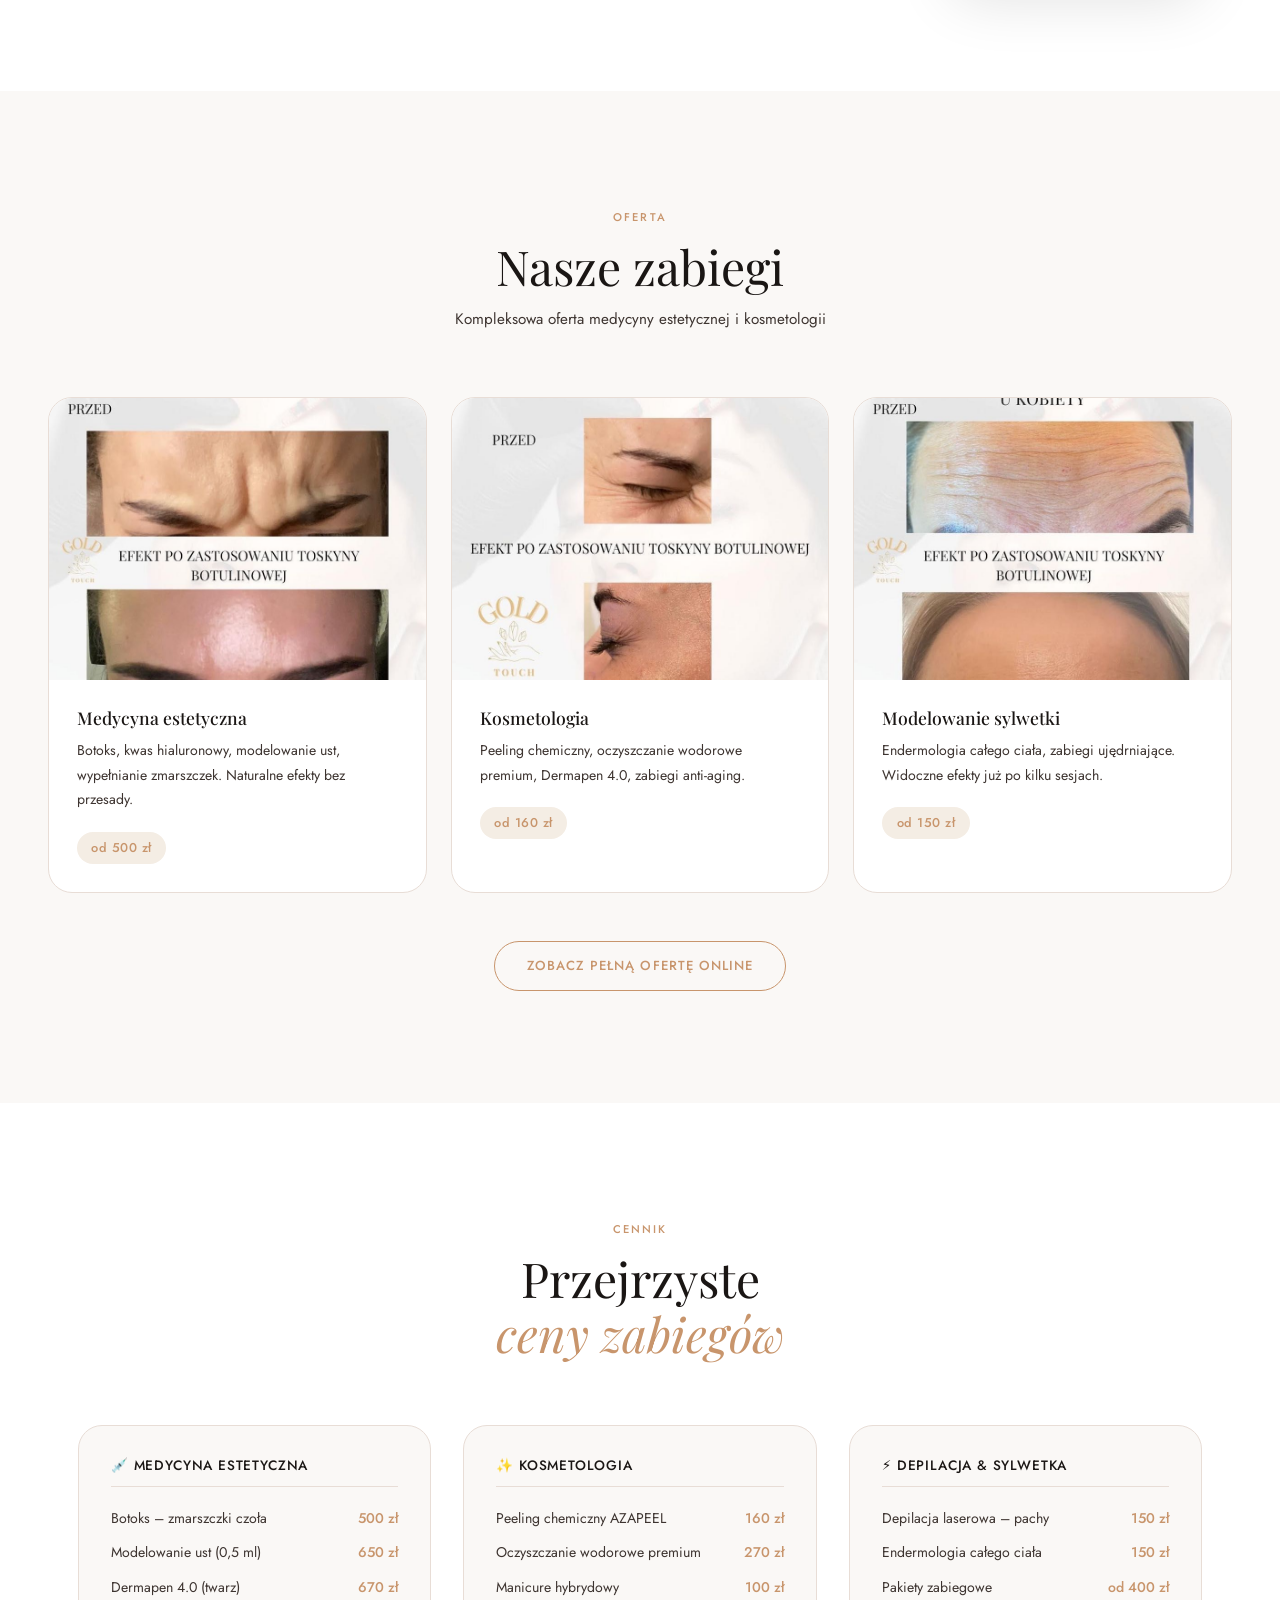
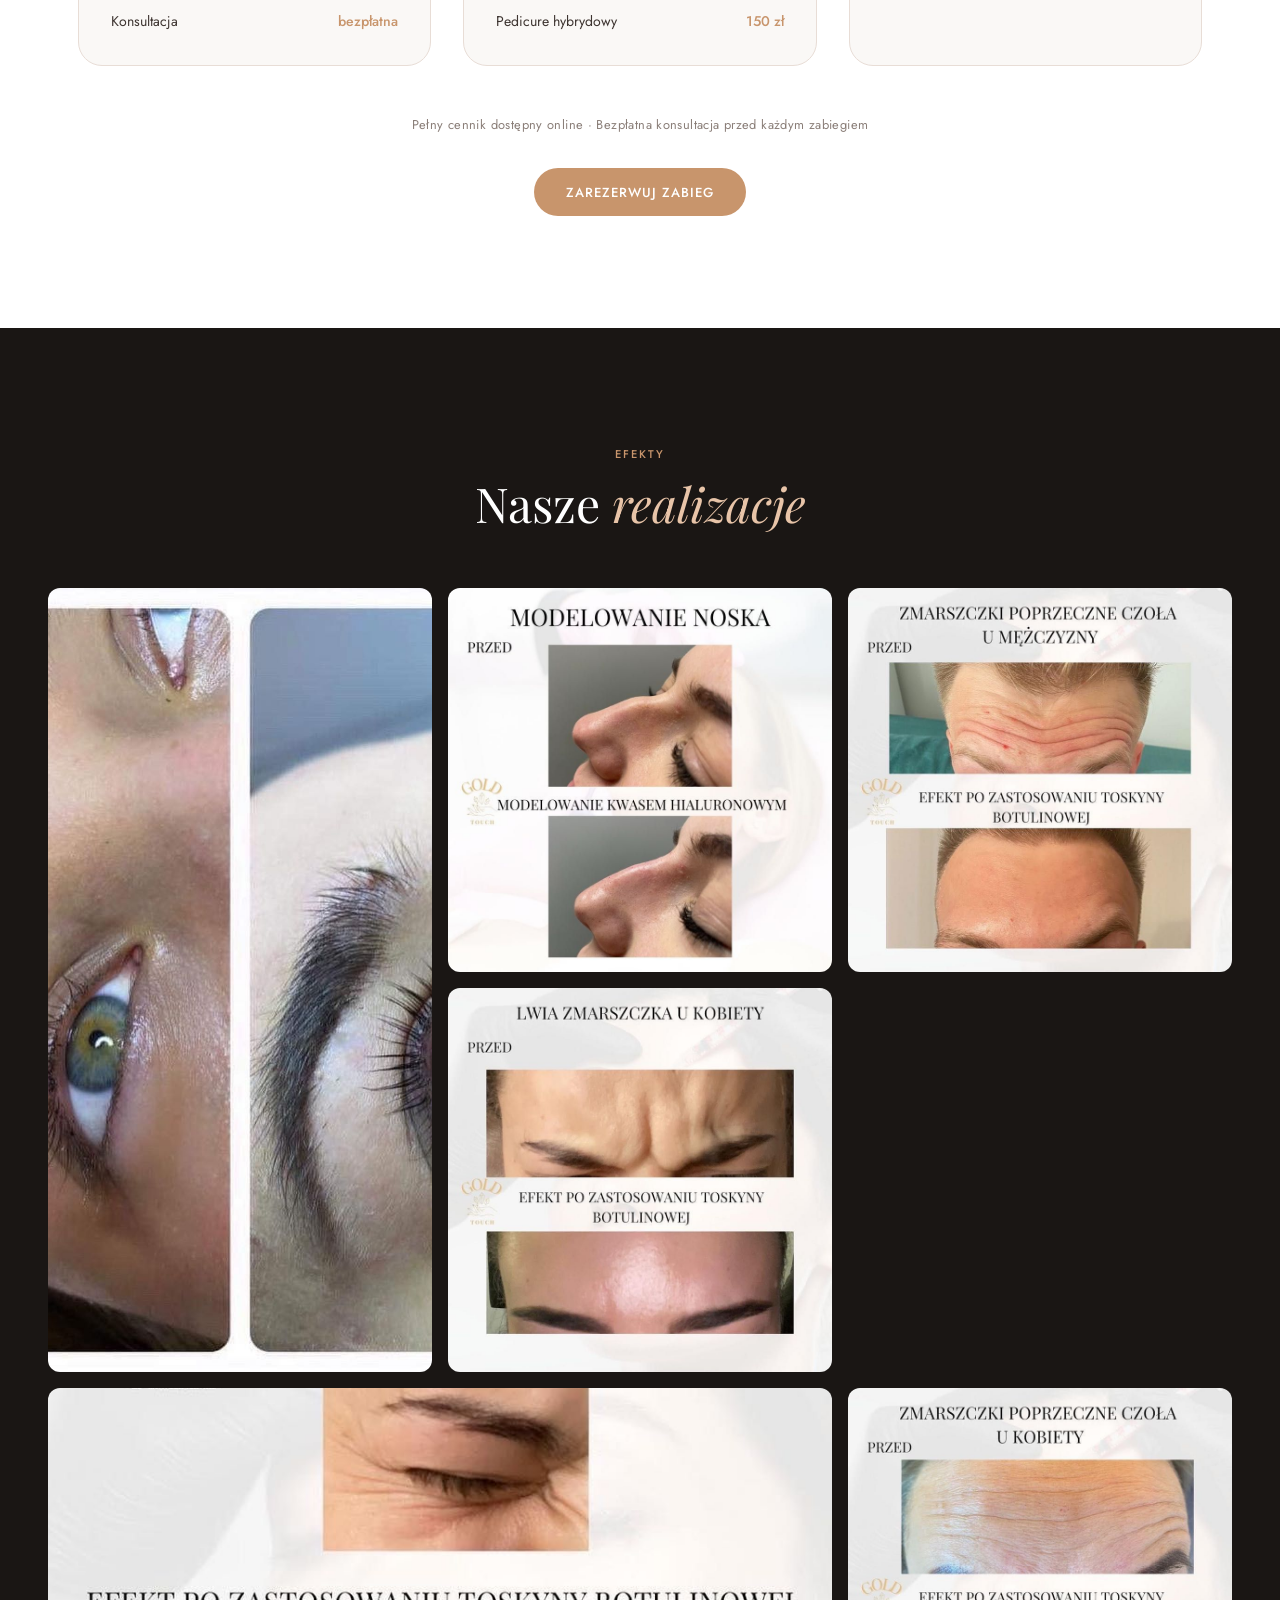
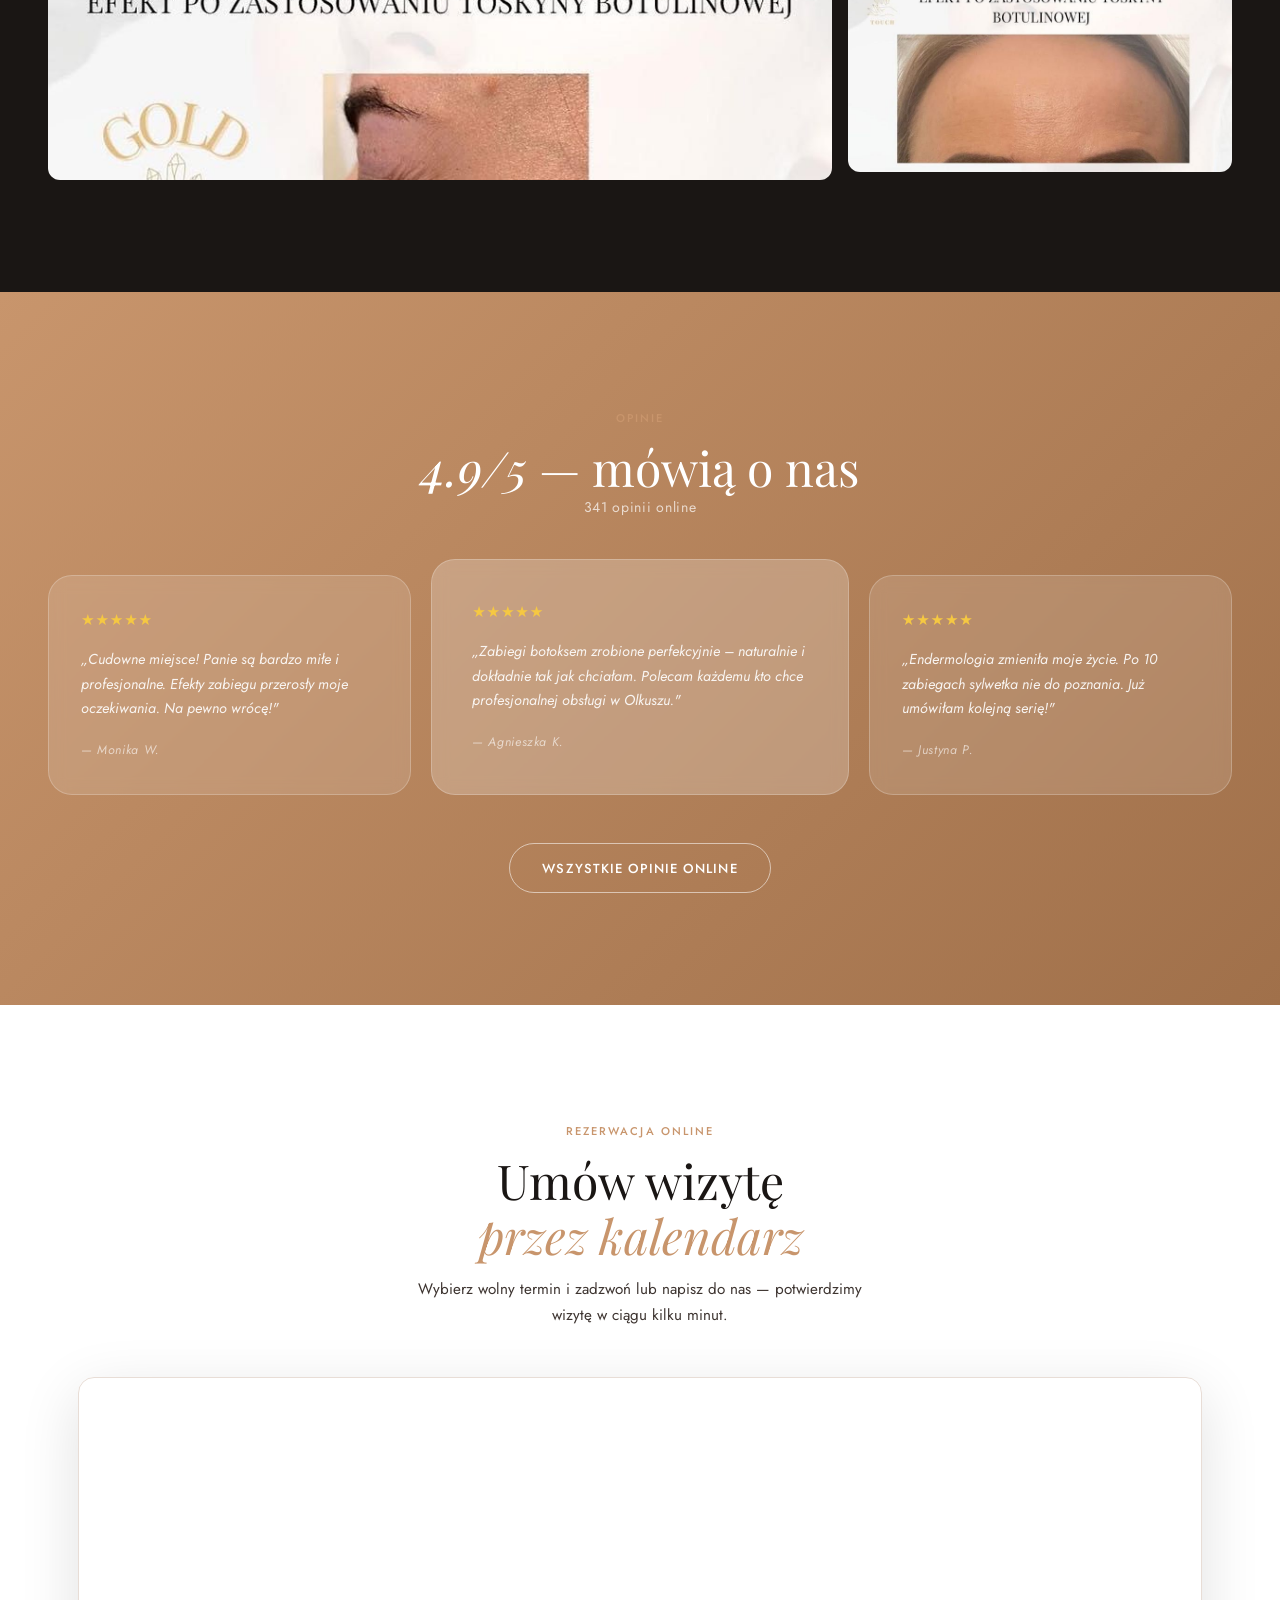
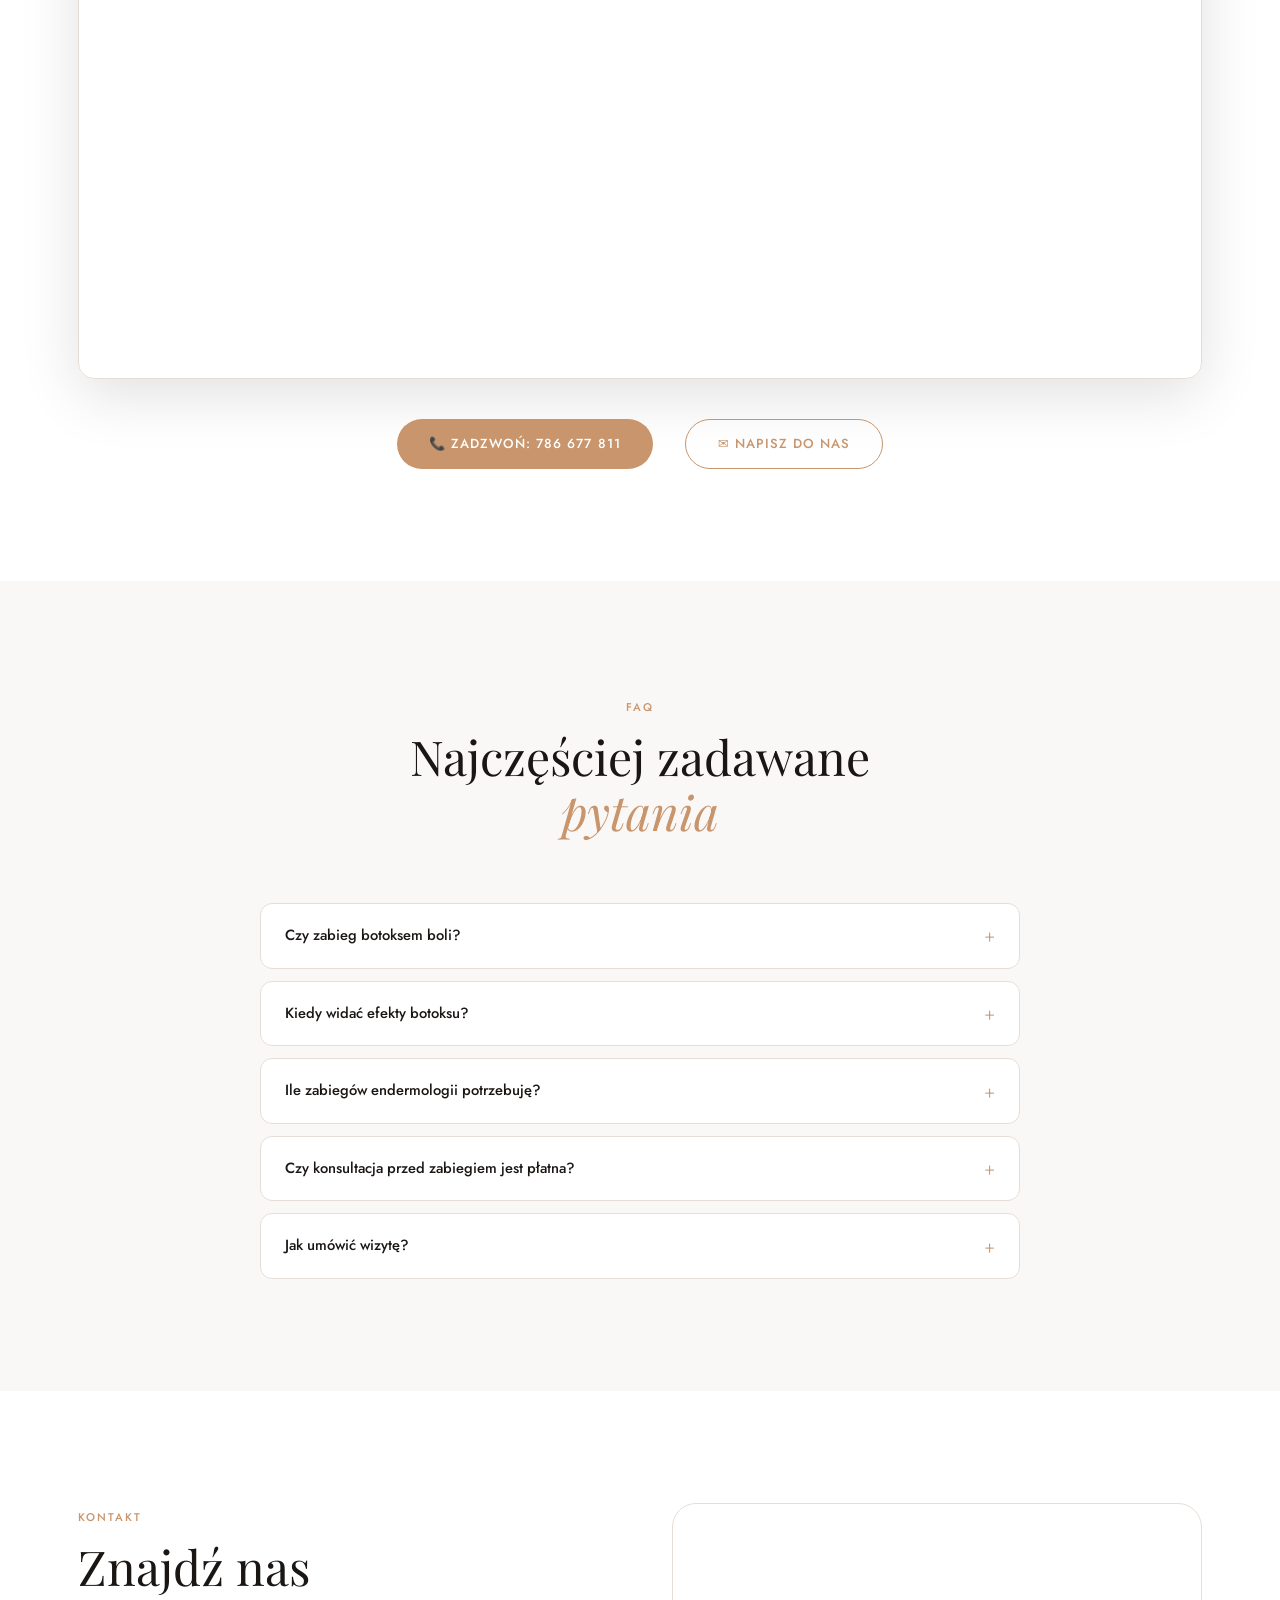
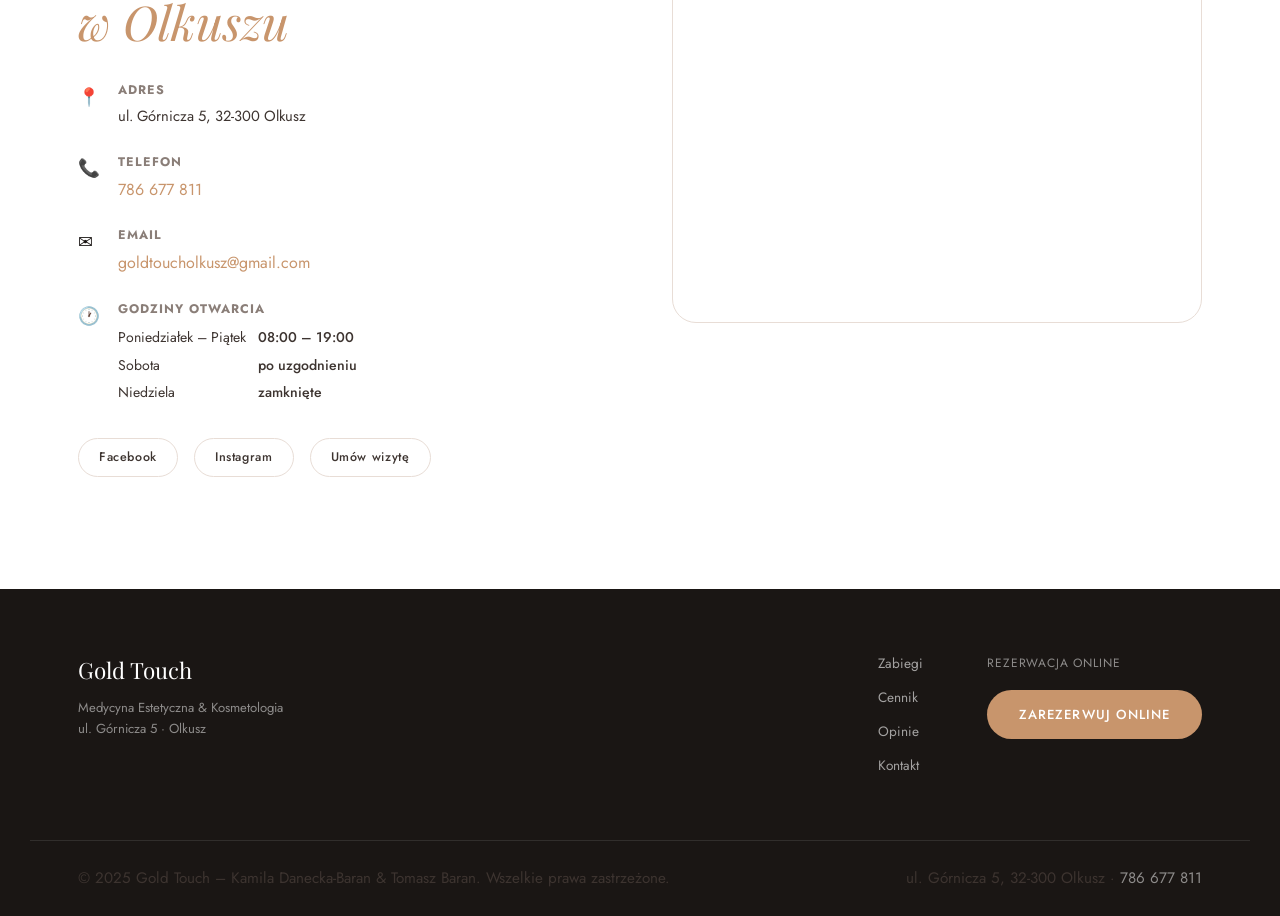
==== commit cf124652: "Fix calendar section - full width Google Calendar embed" ====
--- a/index.html
+++ b/index.html
@@ -246,39 +246,18 @@
   </section>
 
   <!-- REZERWACJA -->
-  <section class="booking" id="rezerwacja">
-    <div class="booking__content">
+  <section class="booking-cal" id="rezerwacja" style="padding:7rem var(--pad);max-width:var(--max-w);margin:0 auto;">
+    <div style="text-align:center;margin-bottom:3rem;">
       <span class="label">Rezerwacja online</span>
-      <h2>Umów wizytę<br><em>w 3 krokach</em></h2>
-      <ol class="booking__steps">
-        <li>
-          <span class="booking__num">01</span>
-          <div>
-            <h3>Wybierz zabieg</h3>
-            <p>Przeglądaj ponad 100 dostępnych zabiegów i wybierz ten dla siebie.</p>
-          </div>
-        </li>
-        <li>
-          <span class="booking__num">02</span>
-          <div>
-            <h3>Wybierz termin</h3>
-            <p>Sprawdź dostępny kalendarz i wybierz wygodny dzień i godzinę.</p>
-          </div>
-        </li>
-        <li>
-          <span class="booking__num">03</span>
-          <div>
-            <h3>Gotowe!</h3>
-            <p>Potwierdzenie otrzymasz SMS-em. Do zobaczenia w salonie!</p>
-          </div>
-        </li>
-      </ol>
-      <div class="calendar__embed" style="margin-top:2rem;border-radius:12px;overflow:hidden;box-shadow:0 8px 32px rgba(0,0,0,.1);">
-        <iframe src="https://calendar.google.com/calendar/embed?src=netivopolska%40gmail.com&ctz=Europe%2FWarsaw" style="border:0" width="100%" height="500" frameborder="0" scrolling="no"></iframe>
-      </div>
-    </div>
-    <div class="booking__visual">
-      <img src="images/foto2.jpg" alt="Rezerwacja zabiegu Gold Touch" loading="lazy">
+      <h2>Umów wizytę<br><em>przez kalendarz</em></h2>
+      <p style="max-width:480px;margin:.75rem auto 0;">Wybierz wolny termin i zadzwoń lub napisz do nas — potwierdzimy wizytę w ciągu kilku minut.</p>
+    </div>
+    <div style="border-radius:16px;overflow:hidden;box-shadow:0 16px 60px rgba(0,0,0,.12);border:1px solid var(--border);">
+      <iframe src="https://calendar.google.com/calendar/embed?src=netivopolska%40gmail.com&ctz=Europe%2FWarsaw" style="border:0;display:block;" width="100%" height="600" frameborder="0" scrolling="no"></iframe>
+    </div>
+    <div style="display:flex;gap:2rem;justify-content:center;margin-top:2.5rem;flex-wrap:wrap;">
+      <a href="tel:786677811" class="btn btn--rose">📞 Zadzwoń: 786 677 811</a>
+      <a href="mailto:goldtoucholkusz@gmail.com" class="btn btn--outline-dark">✉ Napisz do nas</a>
     </div>
   </section>
 
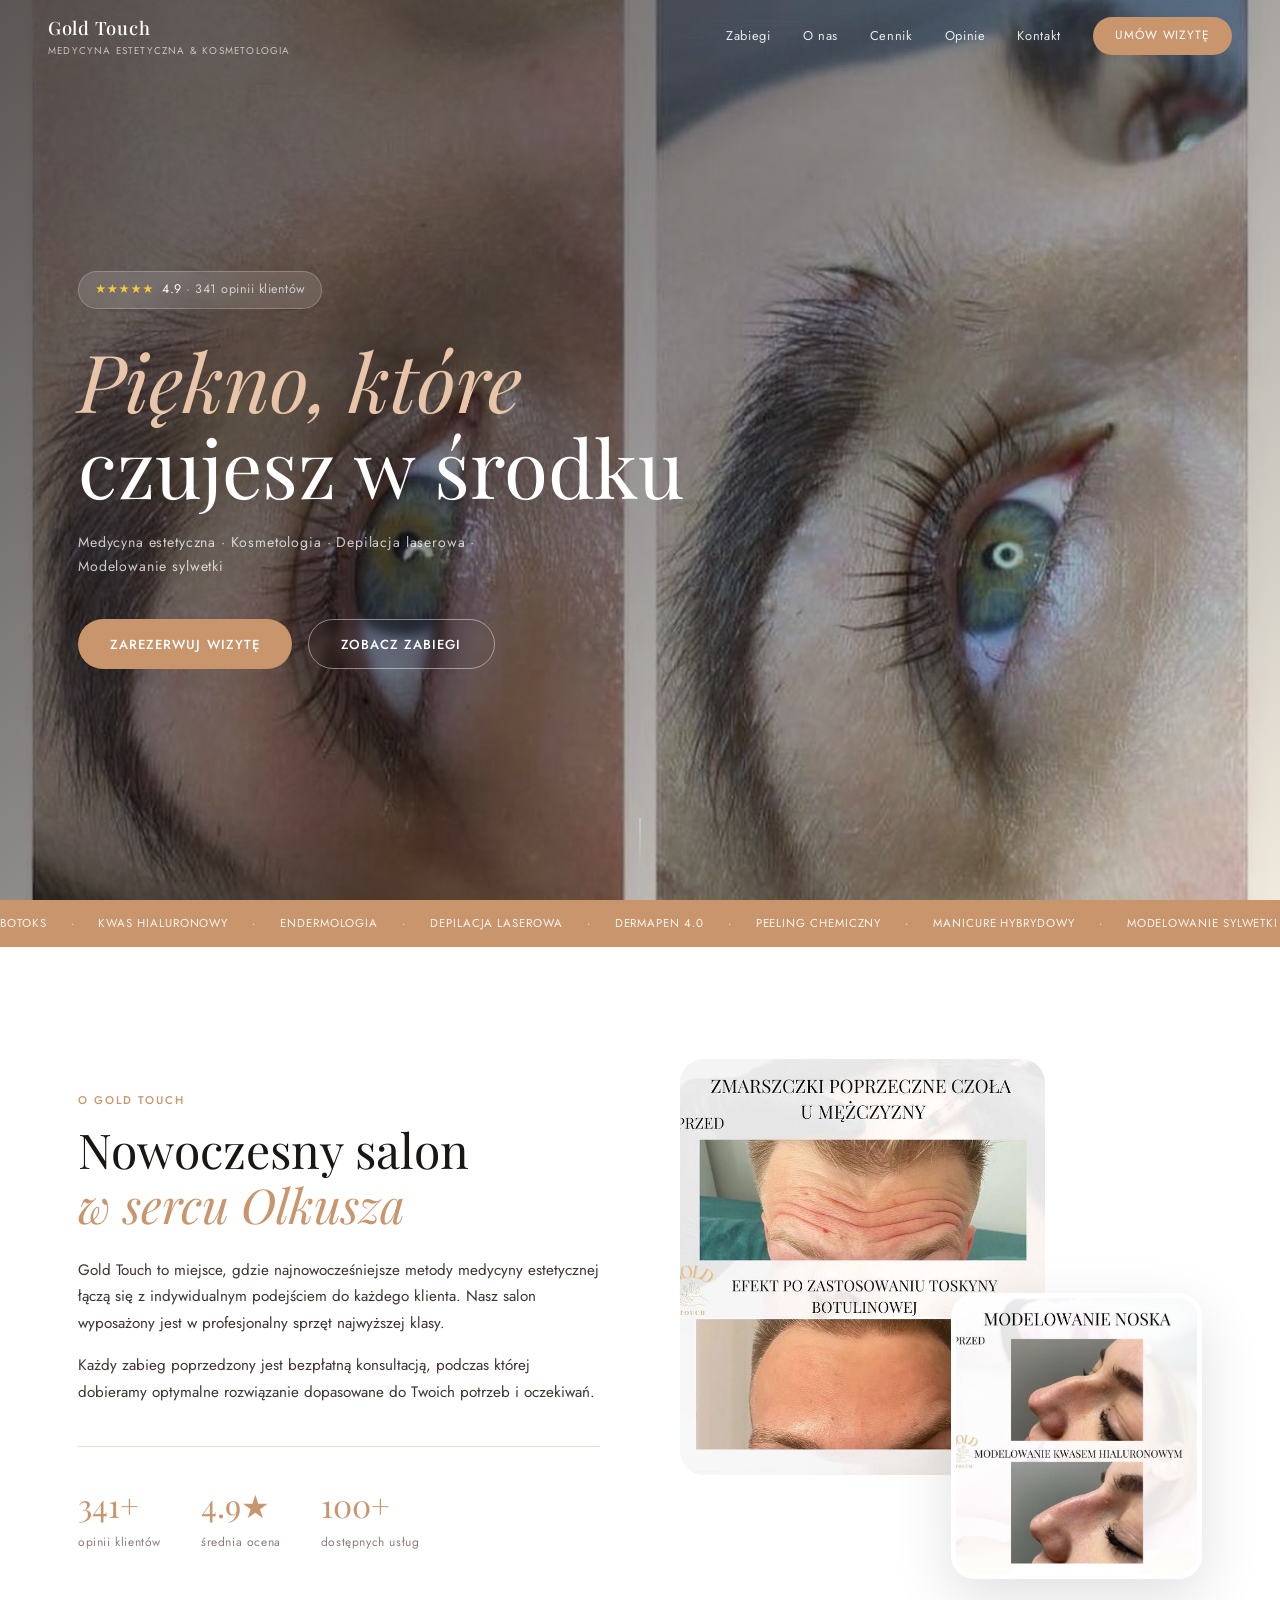
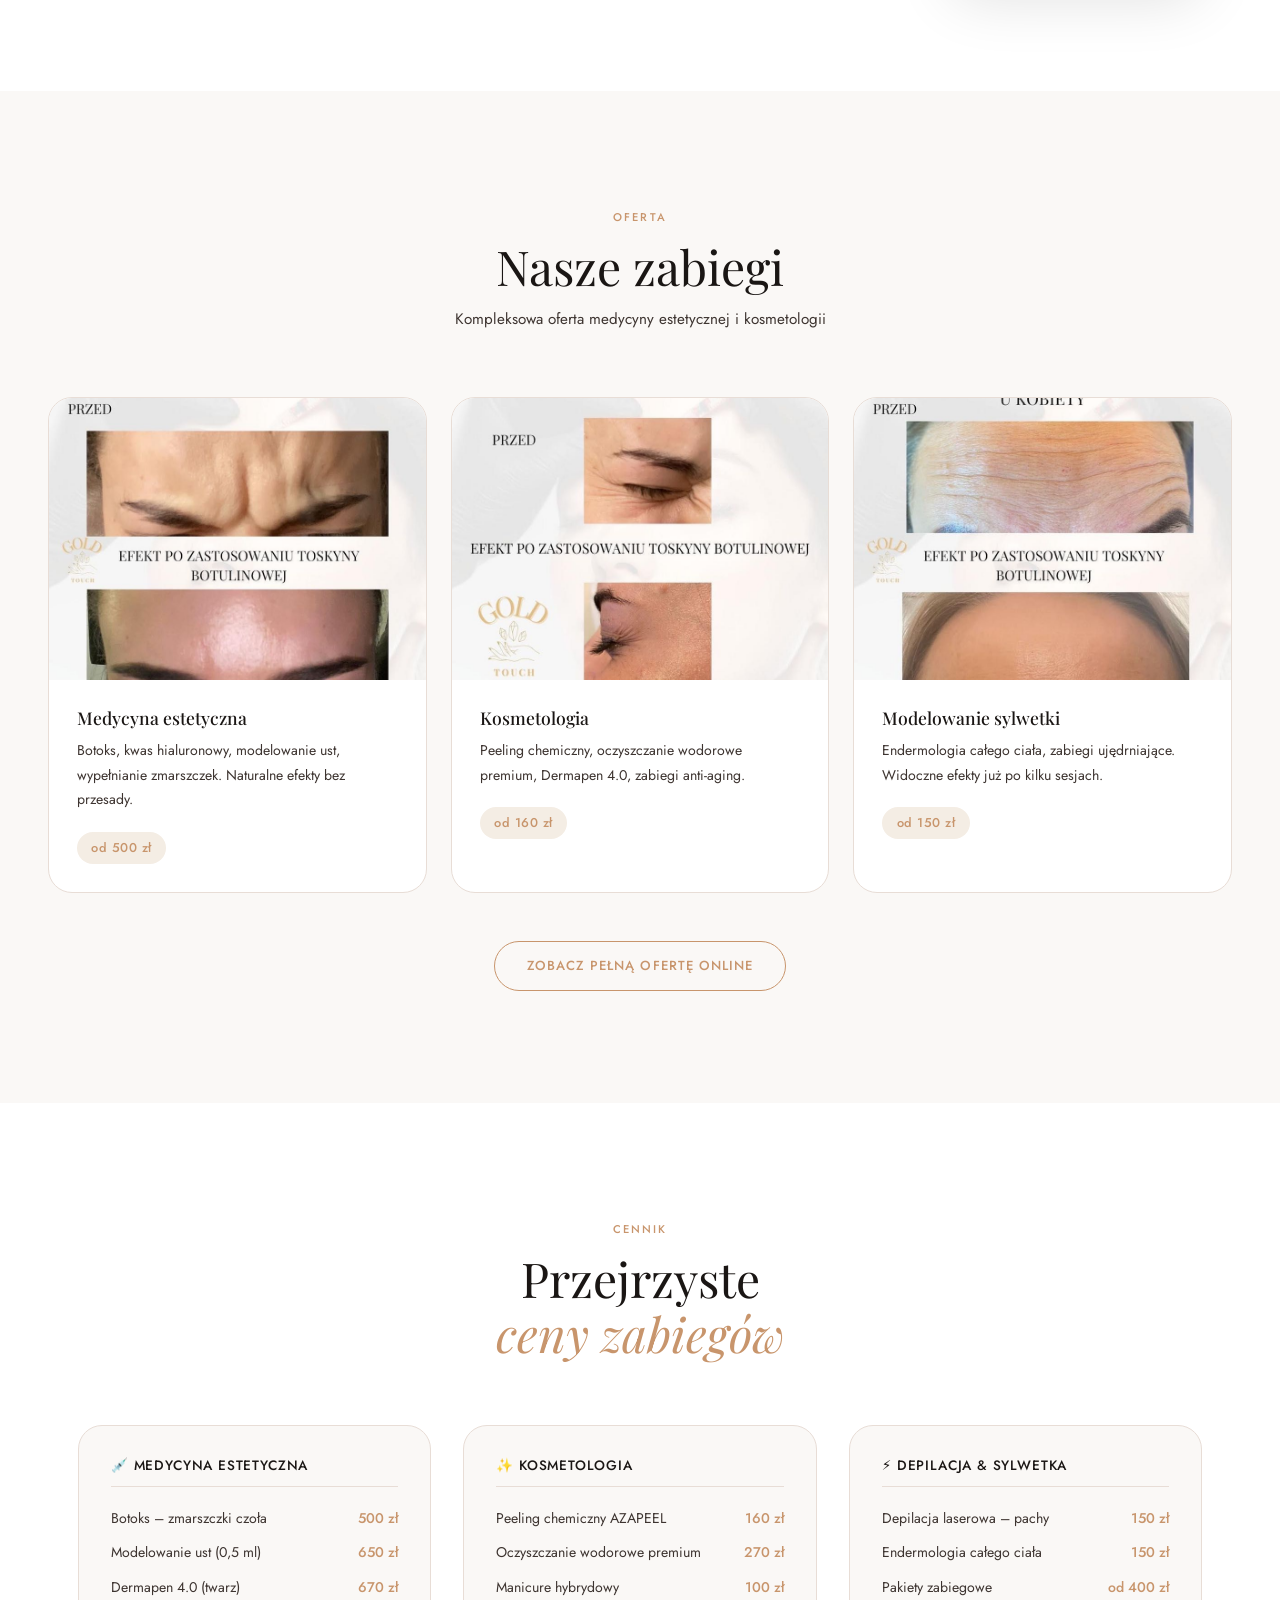
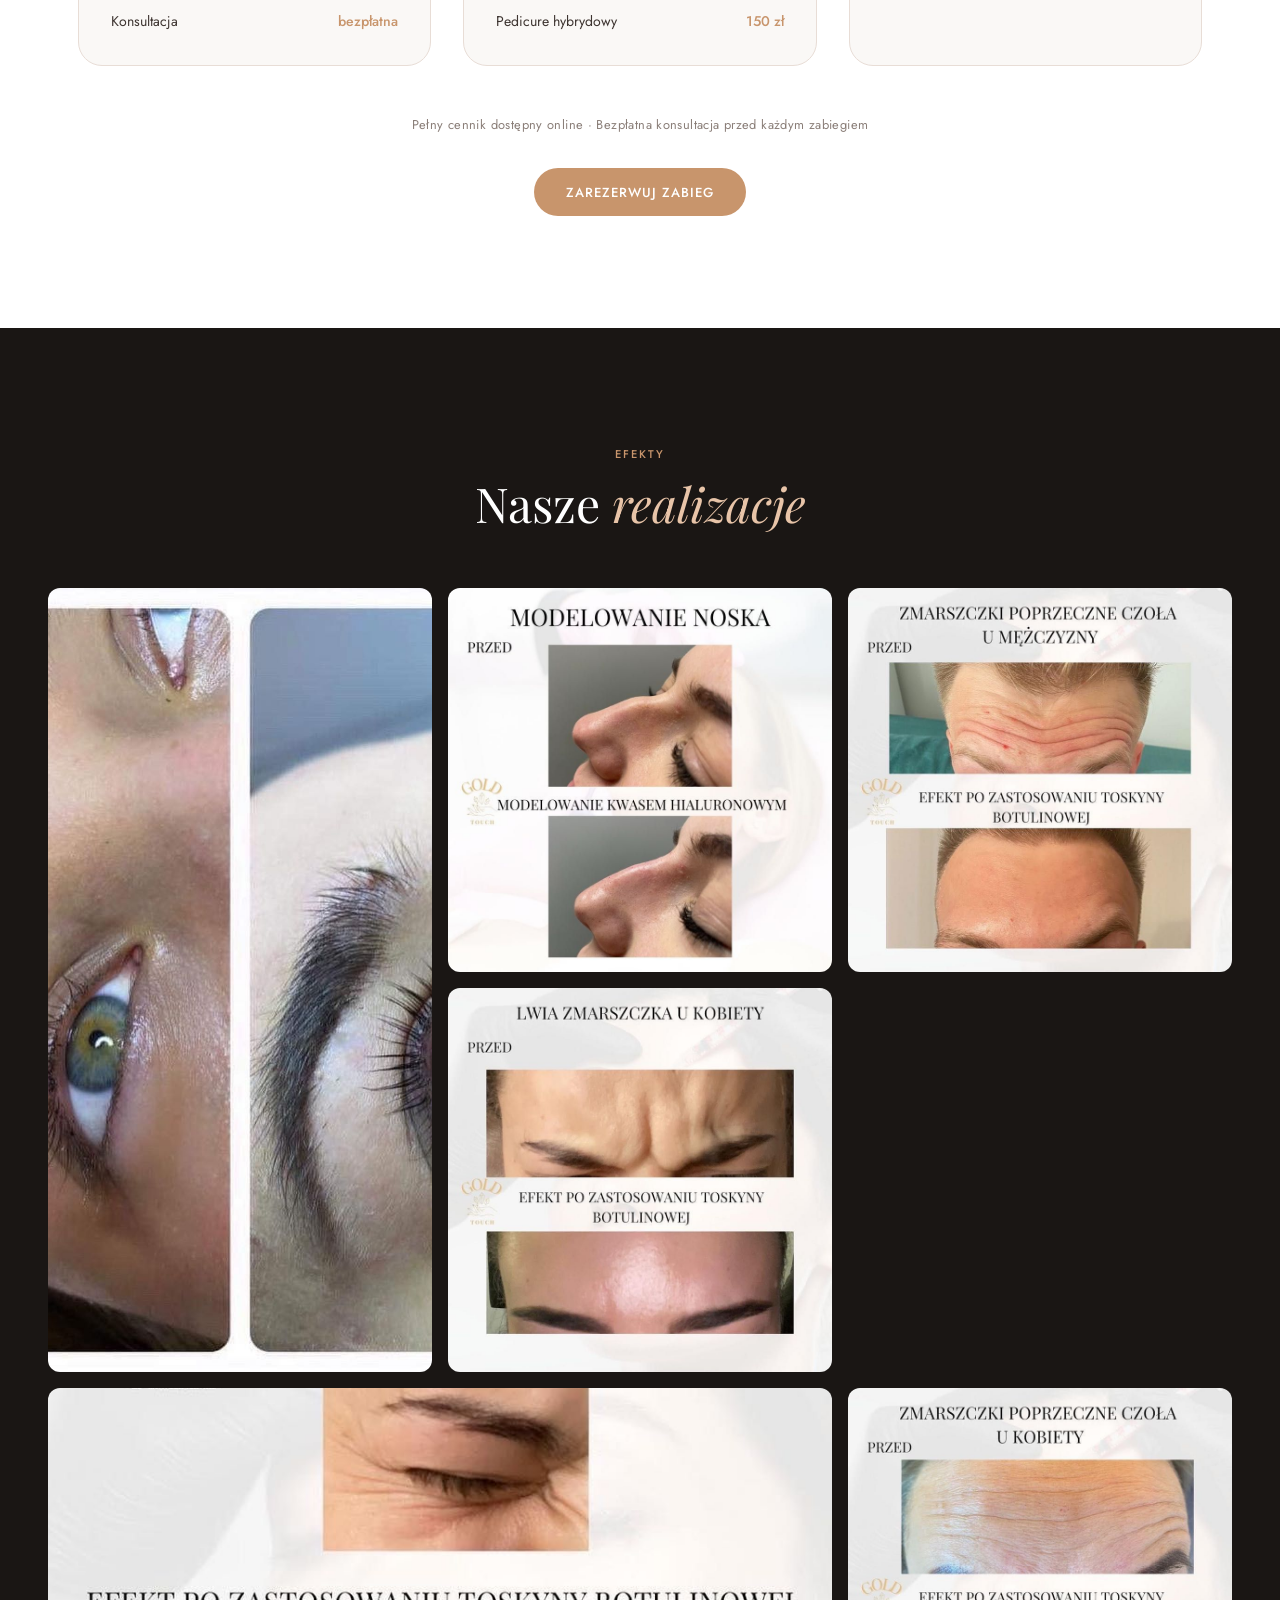
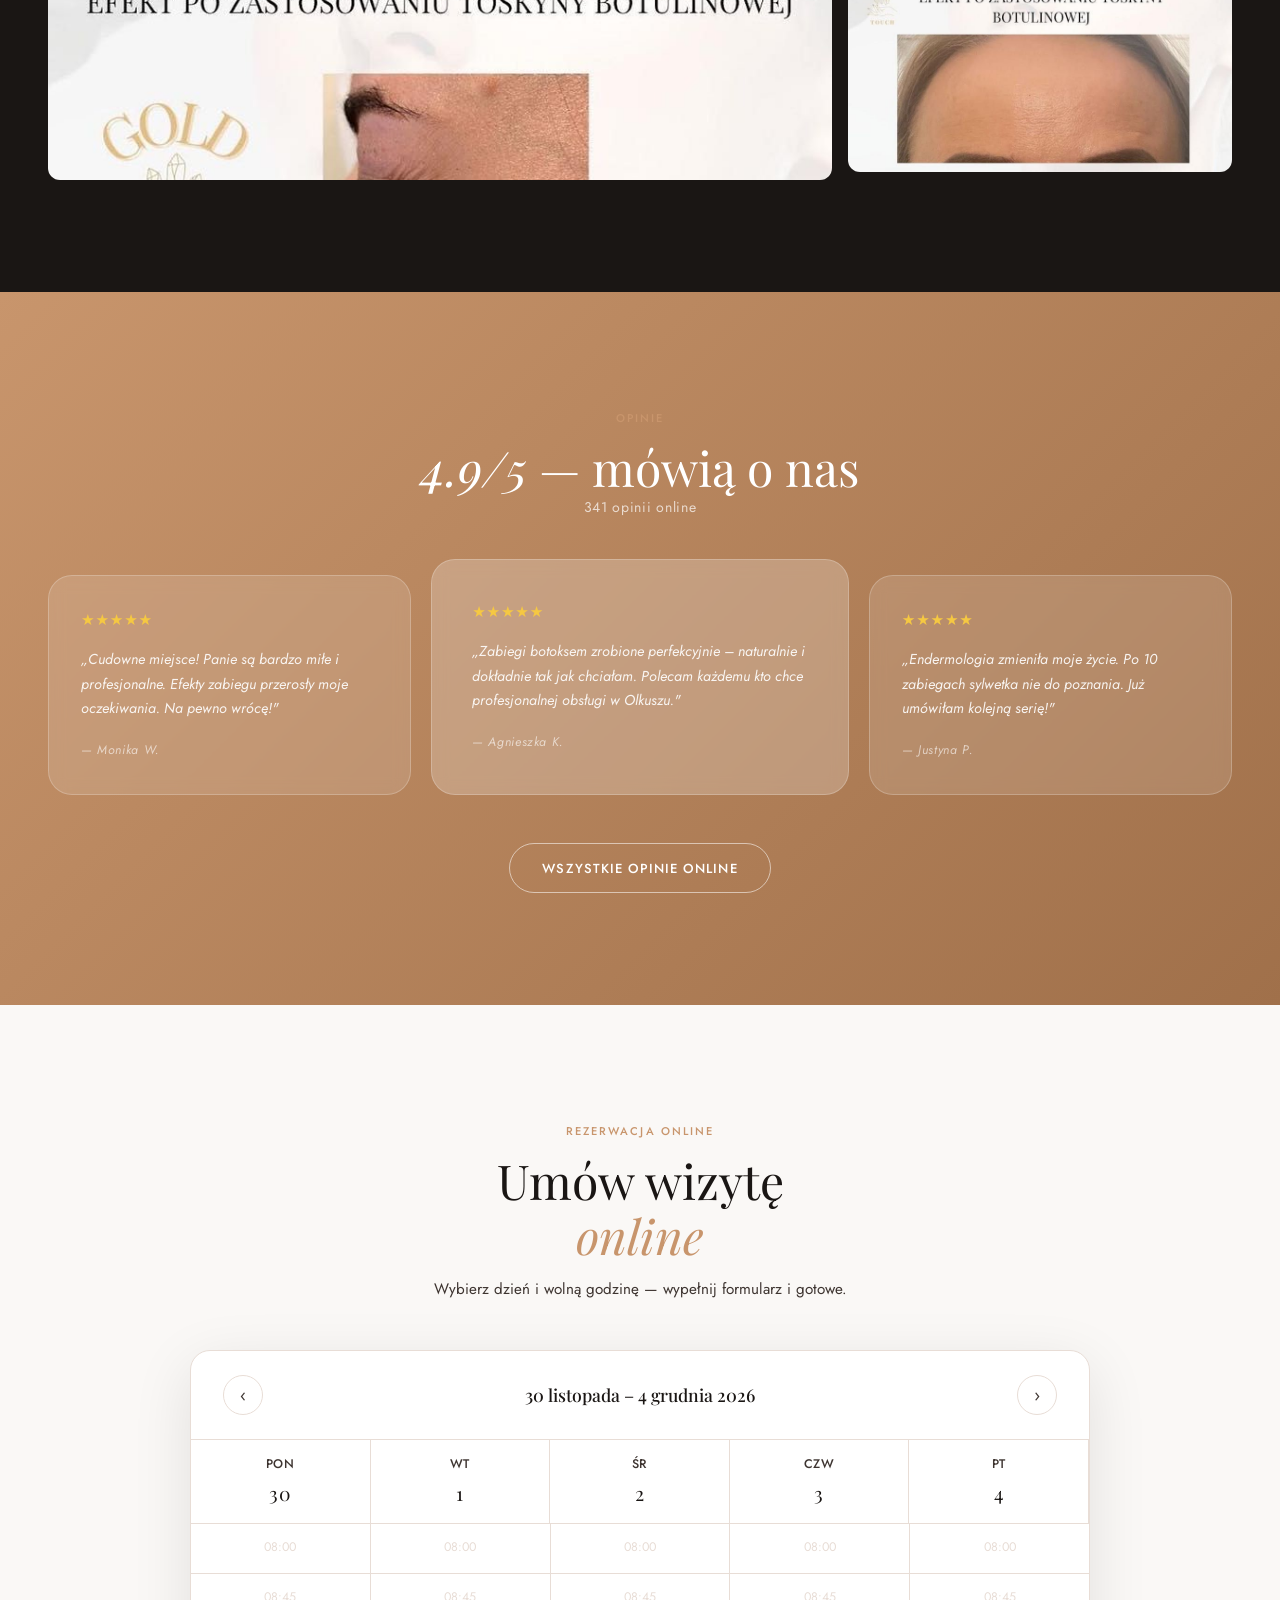
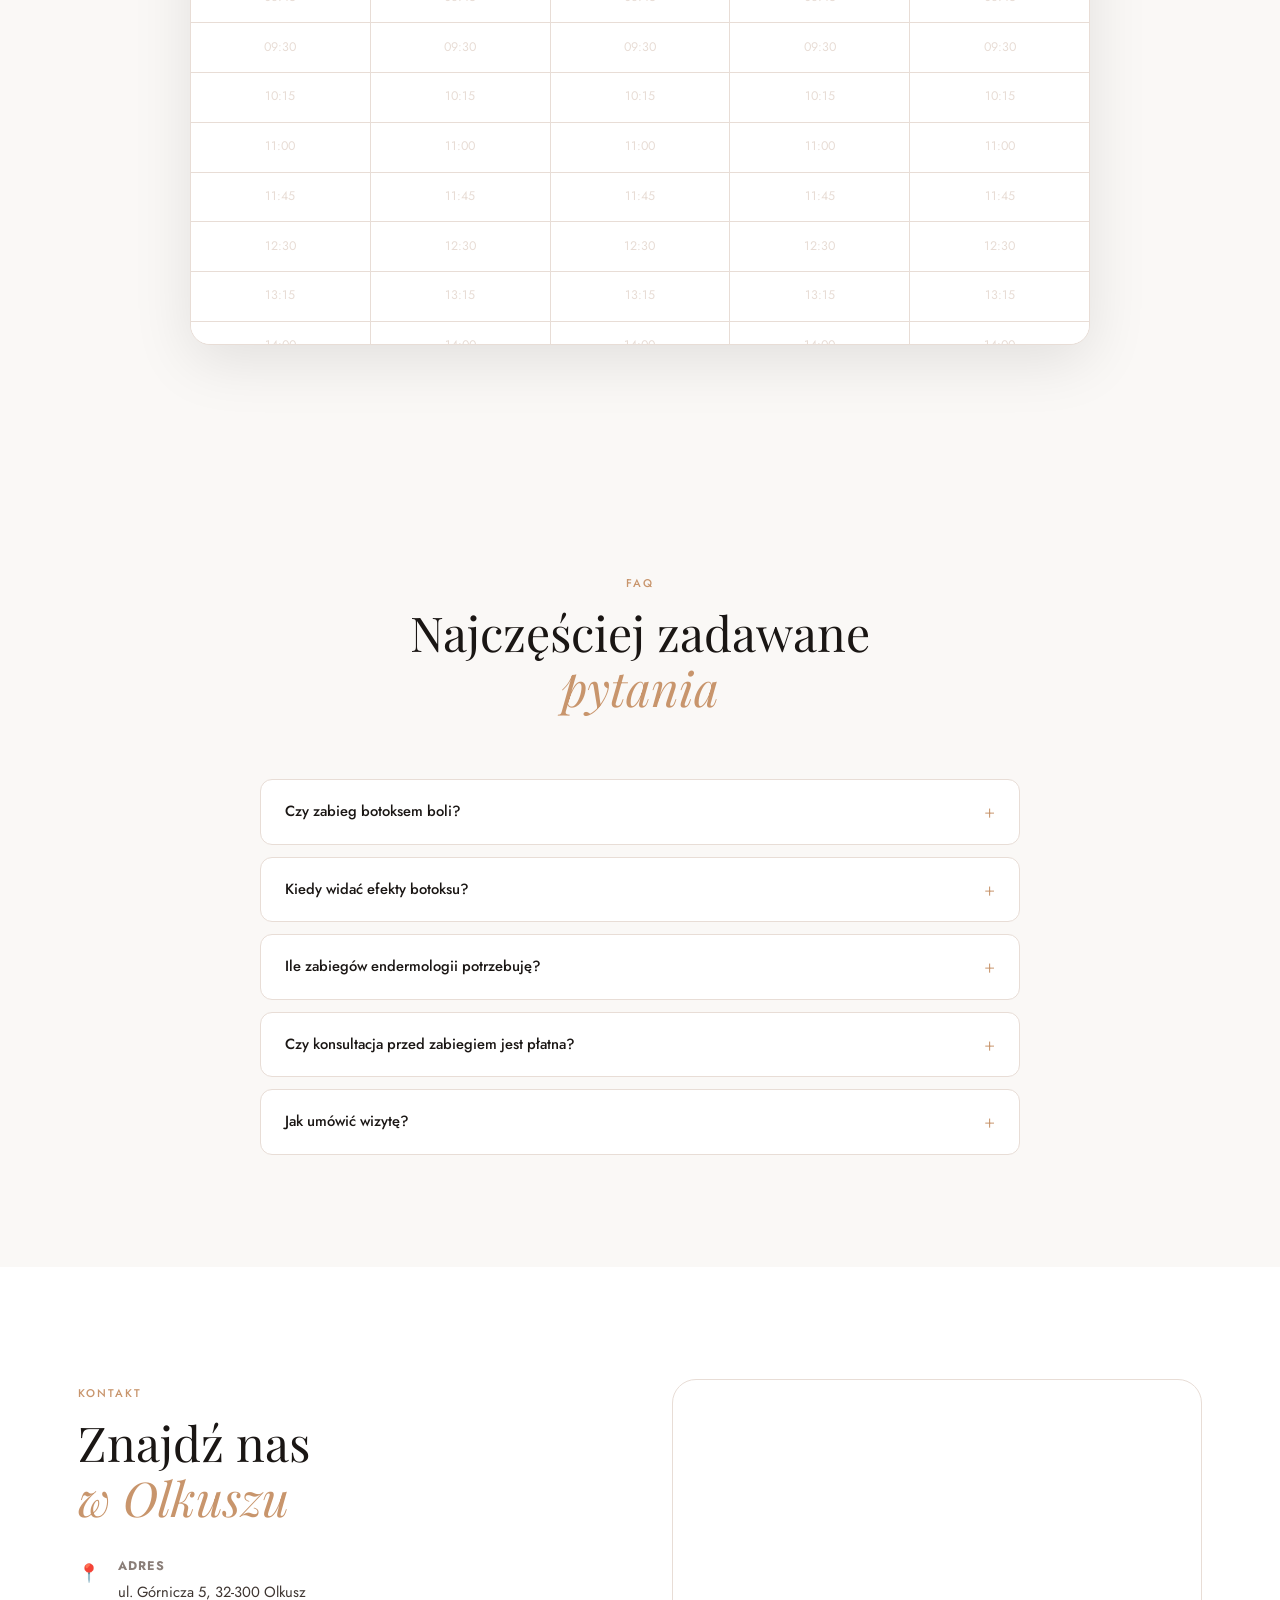
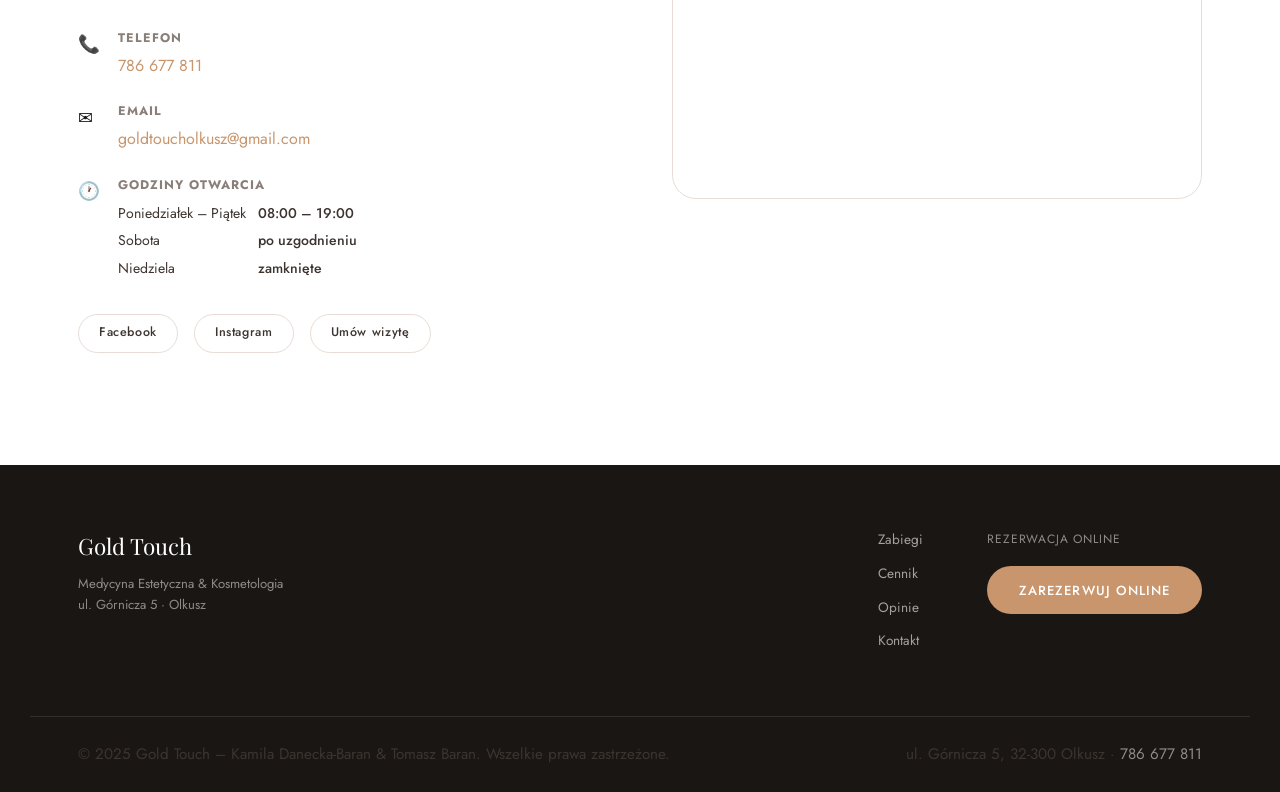
==== commit 4281def6: "Add custom booking calendar widget with time slots and form" ====
--- a/index.html
+++ b/index.html
@@ -246,20 +246,227 @@
   </section>
 
   <!-- REZERWACJA -->
-  <section class="booking-cal" id="rezerwacja" style="padding:7rem var(--pad);max-width:var(--max-w);margin:0 auto;">
-    <div style="text-align:center;margin-bottom:3rem;">
-      <span class="label">Rezerwacja online</span>
-      <h2>Umów wizytę<br><em>przez kalendarz</em></h2>
-      <p style="max-width:480px;margin:.75rem auto 0;">Wybierz wolny termin i zadzwoń lub napisz do nas — potwierdzimy wizytę w ciągu kilku minut.</p>
-    </div>
-    <div style="border-radius:16px;overflow:hidden;box-shadow:0 16px 60px rgba(0,0,0,.12);border:1px solid var(--border);">
-      <iframe src="https://calendar.google.com/calendar/embed?src=netivopolska%40gmail.com&ctz=Europe%2FWarsaw" style="border:0;display:block;" width="100%" height="600" frameborder="0" scrolling="no"></iframe>
-    </div>
-    <div style="display:flex;gap:2rem;justify-content:center;margin-top:2.5rem;flex-wrap:wrap;">
-      <a href="tel:786677811" class="btn btn--rose">📞 Zadzwoń: 786 677 811</a>
-      <a href="mailto:goldtoucholkusz@gmail.com" class="btn btn--outline-dark">✉ Napisz do nas</a>
-    </div>
-  </section>
+  <section id="rezerwacja" style="padding:7rem var(--pad);background:var(--off-white);">
+    <div style="max-width:900px;margin:0 auto;">
+      <div style="text-align:center;margin-bottom:3rem;">
+        <span class="label">Rezerwacja online</span>
+        <h2>Umów wizytę<br><em>online</em></h2>
+        <p style="max-width:480px;margin:.75rem auto 0;color:var(--ink-soft);font-size:.95rem;">Wybierz dzień i wolną godzinę — wypełnij formularz i gotowe.</p>
+      </div>
+
+      <!-- BOOKING WIDGET -->
+      <div id="bookingWidget" style="background:var(--white);border-radius:20px;box-shadow:0 16px 60px rgba(0,0,0,.1);overflow:hidden;border:1px solid var(--border);">
+
+        <!-- WEEK NAVIGATION -->
+        <div style="display:flex;align-items:center;justify-content:space-between;padding:1.5rem 2rem;border-bottom:1px solid var(--border);">
+          <button id="prevWeek" onclick="changeWeek(-1)" style="background:none;border:1.5px solid var(--border);border-radius:50%;width:40px;height:40px;cursor:pointer;font-size:1.1rem;color:var(--ink-soft);transition:all .2s;" onmouseover="this.style.borderColor='var(--rose)';this.style.color='var(--rose)'" onmouseout="this.style.borderColor='var(--border)';this.style.color='var(--ink-soft)'">‹</button>
+          <span id="weekLabel" style="font-family:var(--font-display);font-size:1.1rem;font-weight:500;color:var(--ink);"></span>
+          <button id="nextWeek" onclick="changeWeek(1)" style="background:none;border:1.5px solid var(--border);border-radius:50%;width:40px;height:40px;cursor:pointer;font-size:1.1rem;color:var(--ink-soft);transition:all .2s;" onmouseover="this.style.borderColor='var(--rose)';this.style.color='var(--rose)'" onmouseout="this.style.borderColor='var(--border)';this.style.color='var(--ink-soft)'">›</button>
+        </div>
+
+        <!-- DAYS + SLOTS GRID -->
+        <div style="display:grid;grid-template-columns:repeat(5,1fr);gap:0;border-bottom:1px solid var(--border);">
+          <!-- day headers -->
+          <div id="dayHeaders" style="display:contents;"></div>
+        </div>
+        <div id="slotsGrid" style="display:grid;grid-template-columns:repeat(5,1fr);gap:1px;background:var(--border);max-height:420px;overflow-y:auto;"></div>
+
+        <!-- FORM (hidden until slot selected) -->
+        <div id="bookingForm" style="display:none;padding:2rem;border-top:1px solid var(--border);">
+          <div style="display:flex;align-items:center;justify-content:space-between;margin-bottom:1.5rem;">
+            <div>
+              <p style="font-size:.78rem;text-transform:uppercase;letter-spacing:.08em;color:var(--muted);margin-bottom:.3rem;">Wybrany termin</p>
+              <p id="selectedSlotLabel" style="font-family:var(--font-display);font-size:1.2rem;color:var(--rose);font-weight:500;"></p>
+            </div>
+            <button onclick="closeForm()" style="background:none;border:none;cursor:pointer;font-size:1.4rem;color:var(--muted);">×</button>
+          </div>
+          <div style="display:grid;grid-template-columns:1fr 1fr;gap:1rem;margin-bottom:1rem;">
+            <div>
+              <label style="font-size:.78rem;text-transform:uppercase;letter-spacing:.06em;color:var(--muted);display:block;margin-bottom:.4rem;">Imię i nazwisko *</label>
+              <input id="bName" type="text" placeholder="Anna Kowalska" style="width:100%;padding:.75rem 1rem;border:1.5px solid var(--border);border-radius:8px;font-family:var(--font-body);font-size:.9rem;outline:none;transition:border-color .2s;" onfocus="this.style.borderColor='var(--rose)'" onblur="this.style.borderColor='var(--border)'">
+            </div>
+            <div>
+              <label style="font-size:.78rem;text-transform:uppercase;letter-spacing:.06em;color:var(--muted);display:block;margin-bottom:.4rem;">Telefon *</label>
+              <input id="bPhone" type="tel" placeholder="600 000 000" style="width:100%;padding:.75rem 1rem;border:1.5px solid var(--border);border-radius:8px;font-family:var(--font-body);font-size:.9rem;outline:none;transition:border-color .2s;" onfocus="this.style.borderColor='var(--rose)'" onblur="this.style.borderColor='var(--border)'">
+            </div>
+          </div>
+          <div style="margin-bottom:1.25rem;">
+            <label style="font-size:.78rem;text-transform:uppercase;letter-spacing:.06em;color:var(--muted);display:block;margin-bottom:.4rem;">Email</label>
+            <input id="bEmail" type="email" placeholder="anna@email.pl" style="width:100%;padding:.75rem 1rem;border:1.5px solid var(--border);border-radius:8px;font-family:var(--font-body);font-size:.9rem;outline:none;transition:border-color .2s;" onfocus="this.style.borderColor='var(--rose)'" onblur="this.style.borderColor='var(--border)'">
+          </div>
+          <div style="margin-bottom:1.5rem;">
+            <label style="font-size:.78rem;text-transform:uppercase;letter-spacing:.06em;color:var(--muted);display:block;margin-bottom:.4rem;">Usługa</label>
+            <select id="bService" style="width:100%;padding:.75rem 1rem;border:1.5px solid var(--border);border-radius:8px;font-family:var(--font-body);font-size:.9rem;outline:none;background:var(--white);cursor:pointer;">
+              <option>Botoks – 500 zł</option>
+              <option>Modelowanie ust – 650 zł</option>
+              <option>Dermapen – 670 zł</option>
+              <option>Endermologia – 150 zł</option>
+              <option>Peeling chemiczny – 160 zł</option>
+              <option>Manicure hybrydowy – 100 zł</option>
+              <option>Depilacja laserowa – 150 zł</option>
+              <option>Oczyszczanie wodorowe – 270 zł</option>
+            </select>
+          </div>
+          <button onclick="submitBooking()" style="width:100%;padding:1rem;background:var(--rose);color:var(--white);border:none;border-radius:50px;font-family:var(--font-body);font-size:.85rem;font-weight:500;letter-spacing:.08em;text-transform:uppercase;cursor:pointer;transition:background .3s;" onmouseover="this.style.background='var(--rose-dark)'" onmouseout="this.style.background='var(--rose)'">Potwierdź rezerwację</button>
+        </div>
+
+        <!-- SUCCESS -->
+        <div id="bookingSuccess" style="display:none;padding:3rem 2rem;text-align:center;">
+          <div style="font-size:3rem;margin-bottom:1rem;">✓</div>
+          <h3 style="font-family:var(--font-display);font-size:1.5rem;color:var(--rose);margin-bottom:.75rem;">Rezerwacja wysłana!</h3>
+          <p style="color:var(--ink-soft);font-size:.9rem;">Skontaktujemy się z Tobą telefonicznie w celu potwierdzenia wizyty.</p>
+          <button onclick="resetBooking()" style="margin-top:1.5rem;padding:.75rem 2rem;background:none;border:1.5px solid var(--rose);border-radius:50px;color:var(--rose);font-family:var(--font-body);font-size:.82rem;font-weight:500;letter-spacing:.06em;text-transform:uppercase;cursor:pointer;">Zarezerwuj kolejną</button>
+        </div>
+
+      </div>
+    </div>
+  </section>
+
+  <script>
+  // ── BOOKING WIDGET ──────────────────────────────────────────
+  const SLOT_DURATION = 45; // minutes
+  const WORK_START = 8;
+  const WORK_END = 19;
+  const DAYS_PL = ['Pon','Wt','Śr','Czw','Pt'];
+  const MONTHS_PL = ['stycznia','lutego','marca','kwietnia','maja','czerwca','lipca','sierpnia','września','października','listopada','grudnia'];
+
+  let currentWeekOffset = 0;
+  let selectedSlot = null;
+
+  // Simulated booked slots (format: "YYYY-MM-DD HH:MM")
+  // In production: fetch from Google Calendar API
+  const bookedSlots = new Set();
+
+  function getMonday(offset = 0) {
+    const d = new Date();
+    const day = d.getDay();
+    const diff = d.getDate() - day + (day === 0 ? -6 : 1);
+    d.setDate(diff + offset * 7);
+    d.setHours(0,0,0,0);
+    return d;
+  }
+
+  function formatDate(d) {
+    return d.toISOString().slice(0,10);
+  }
+
+  function generateSlots() {
+    const monday = getMonday(currentWeekOffset);
+    const friday = new Date(monday); friday.setDate(friday.getDate() + 4);
+    const monLabel = `${monday.getDate()} ${MONTHS_PL[monday.getMonth()]}`;
+    const friLabel = `${friday.getDate()} ${MONTHS_PL[friday.getMonth()]}`;
+    document.getElementById('weekLabel').textContent = `${monLabel} – ${friLabel} ${friday.getFullYear()}`;
+
+    // Build headers
+    const headers = document.getElementById('dayHeaders');
+    headers.innerHTML = '';
+    for(let i = 0; i < 5; i++) {
+      const d = new Date(monday); d.setDate(d.getDate() + i);
+      const isToday = formatDate(d) === formatDate(new Date());
+      headers.innerHTML += `<div style="padding:.9rem .5rem;text-align:center;background:${isToday?'var(--rose)':'var(--white)'};color:${isToday?'var(--white)':'var(--ink-soft)'};font-size:.78rem;font-weight:500;letter-spacing:.05em;border-right:1px solid var(--border);">
+        <div style="text-transform:uppercase;margin-bottom:.2rem;">${DAYS_PL[i]}</div>
+        <div style="font-family:var(--font-display);font-size:1.2rem;font-weight:400;color:${isToday?'var(--white)':'var(--ink)'};">${d.getDate()}</div>
+      </div>`;
+    }
+
+    // Build slots
+    const grid = document.getElementById('slotsGrid');
+    grid.innerHTML = '';
+    const now = new Date();
+
+    // Generate time slots per day
+    const slotsByDay = [];
+    for(let i = 0; i < 5; i++) {
+      const d = new Date(monday); d.setDate(d.getDate() + i);
+      const slots = [];
+      let h = WORK_START, m = 0;
+      while(h < WORK_END) {
+        const slotDate = new Date(d);
+        slotDate.setHours(h, m, 0, 0);
+        const key = `${formatDate(d)} ${String(h).padStart(2,'0')}:${String(m).padStart(2,'0')}`;
+        const isPast = slotDate < now;
+        const isBooked = bookedSlots.has(key);
+        slots.push({ h, m, key, isPast, isBooked, date: new Date(slotDate) });
+        m += SLOT_DURATION;
+        if(m >= 60) { h += Math.floor(m/60); m = m % 60; }
+      }
+      slotsByDay.push(slots);
+    }
+
+    const maxSlots = Math.max(...slotsByDay.map(s => s.length));
+
+    // Render row by row
+    for(let row = 0; row < maxSlots; row++) {
+      for(let col = 0; col < 5; col++) {
+        const slot = slotsByDay[col][row];
+        if(!slot) { grid.innerHTML += `<div style="background:var(--white);padding:.5rem;"></div>`; continue; }
+        const label = `${String(slot.h).padStart(2,'0')}:${String(slot.m).padStart(2,'0')}`;
+        if(slot.isPast || slot.isBooked) {
+          grid.innerHTML += `<div style="padding:.5rem;background:var(--white);text-align:center;">
+            <div style="padding:.4rem;font-size:.78rem;color:var(--border);text-decoration:${slot.isBooked?'line-through':'none'};">${label}</div>
+          </div>`;
+        } else {
+          grid.innerHTML += `<div style="padding:.5rem;background:var(--white);text-align:center;">
+            <button onclick="selectSlot('${slot.key}','${label}')" style="width:100%;padding:.45rem .25rem;background:var(--cream);border:1.5px solid var(--rose-light);border-radius:8px;font-family:var(--font-body);font-size:.8rem;font-weight:500;color:var(--rose-dark);cursor:pointer;transition:all .2s;" onmouseover="this.style.background='var(--rose)';this.style.color='var(--white)';this.style.borderColor='var(--rose)'" onmouseout="this.style.background='var(--cream)';this.style.color='var(--rose-dark)';this.style.borderColor='var(--rose-light)'">${label}</button>
+          </div>`;
+        }
+      }
+    }
+  }
+
+  function changeWeek(dir) {
+    const monday = getMonday(currentWeekOffset + dir);
+    const todayMonday = getMonday(0);
+    if(monday < todayMonday) return;
+    currentWeekOffset += dir;
+    closeForm();
+    generateSlots();
+  }
+
+  function selectSlot(key, label) {
+    selectedSlot = key;
+    const parts = key.split(' ');
+    const d = new Date(parts[0]);
+    const dayName = ['Niedziela','Poniedziałek','Wtorek','Środa','Czwartek','Piątek','Sobota'][d.getDay()];
+    const months = ['stycznia','lutego','marca','kwietnia','maja','czerwca','lipca','sierpnia','września','października','listopada','grudnia'];
+    document.getElementById('selectedSlotLabel').textContent = `${dayName}, ${d.getDate()} ${months[d.getMonth()]} · ${label} – ${addMinutes(label, 45)}`;
+    document.getElementById('bookingForm').style.display = 'block';
+    document.getElementById('bookingForm').scrollIntoView({behavior:'smooth', block:'nearest'});
+  }
+
+  function addMinutes(time, mins) {
+    const [h,m] = time.split(':').map(Number);
+    const total = h*60 + m + mins;
+    return `${String(Math.floor(total/60)).padStart(2,'0')}:${String(total%60).padStart(2,'0')}`;
+  }
+
+  function closeForm() {
+    selectedSlot = null;
+    document.getElementById('bookingForm').style.display = 'none';
+  }
+
+  function submitBooking() {
+    const name = document.getElementById('bName').value.trim();
+    const phone = document.getElementById('bPhone').value.trim();
+    if(!name || !phone) { alert('Wypełnij imię i numer telefonu.'); return; }
+    // Mark as booked
+    bookedSlots.add(selectedSlot);
+    generateSlots();
+    document.getElementById('bookingForm').style.display = 'none';
+    document.getElementById('bookingSuccess').style.display = 'block';
+    document.getElementById('bookingSuccess').scrollIntoView({behavior:'smooth', block:'nearest'});
+  }
+
+  function resetBooking() {
+    document.getElementById('bookingSuccess').style.display = 'none';
+    document.getElementById('bName').value = '';
+    document.getElementById('bPhone').value = '';
+    document.getElementById('bEmail').value = '';
+  }
+
+  // Init
+  generateSlots();
+  </script>
 
   <!-- FAQ -->
   <section class="faq">
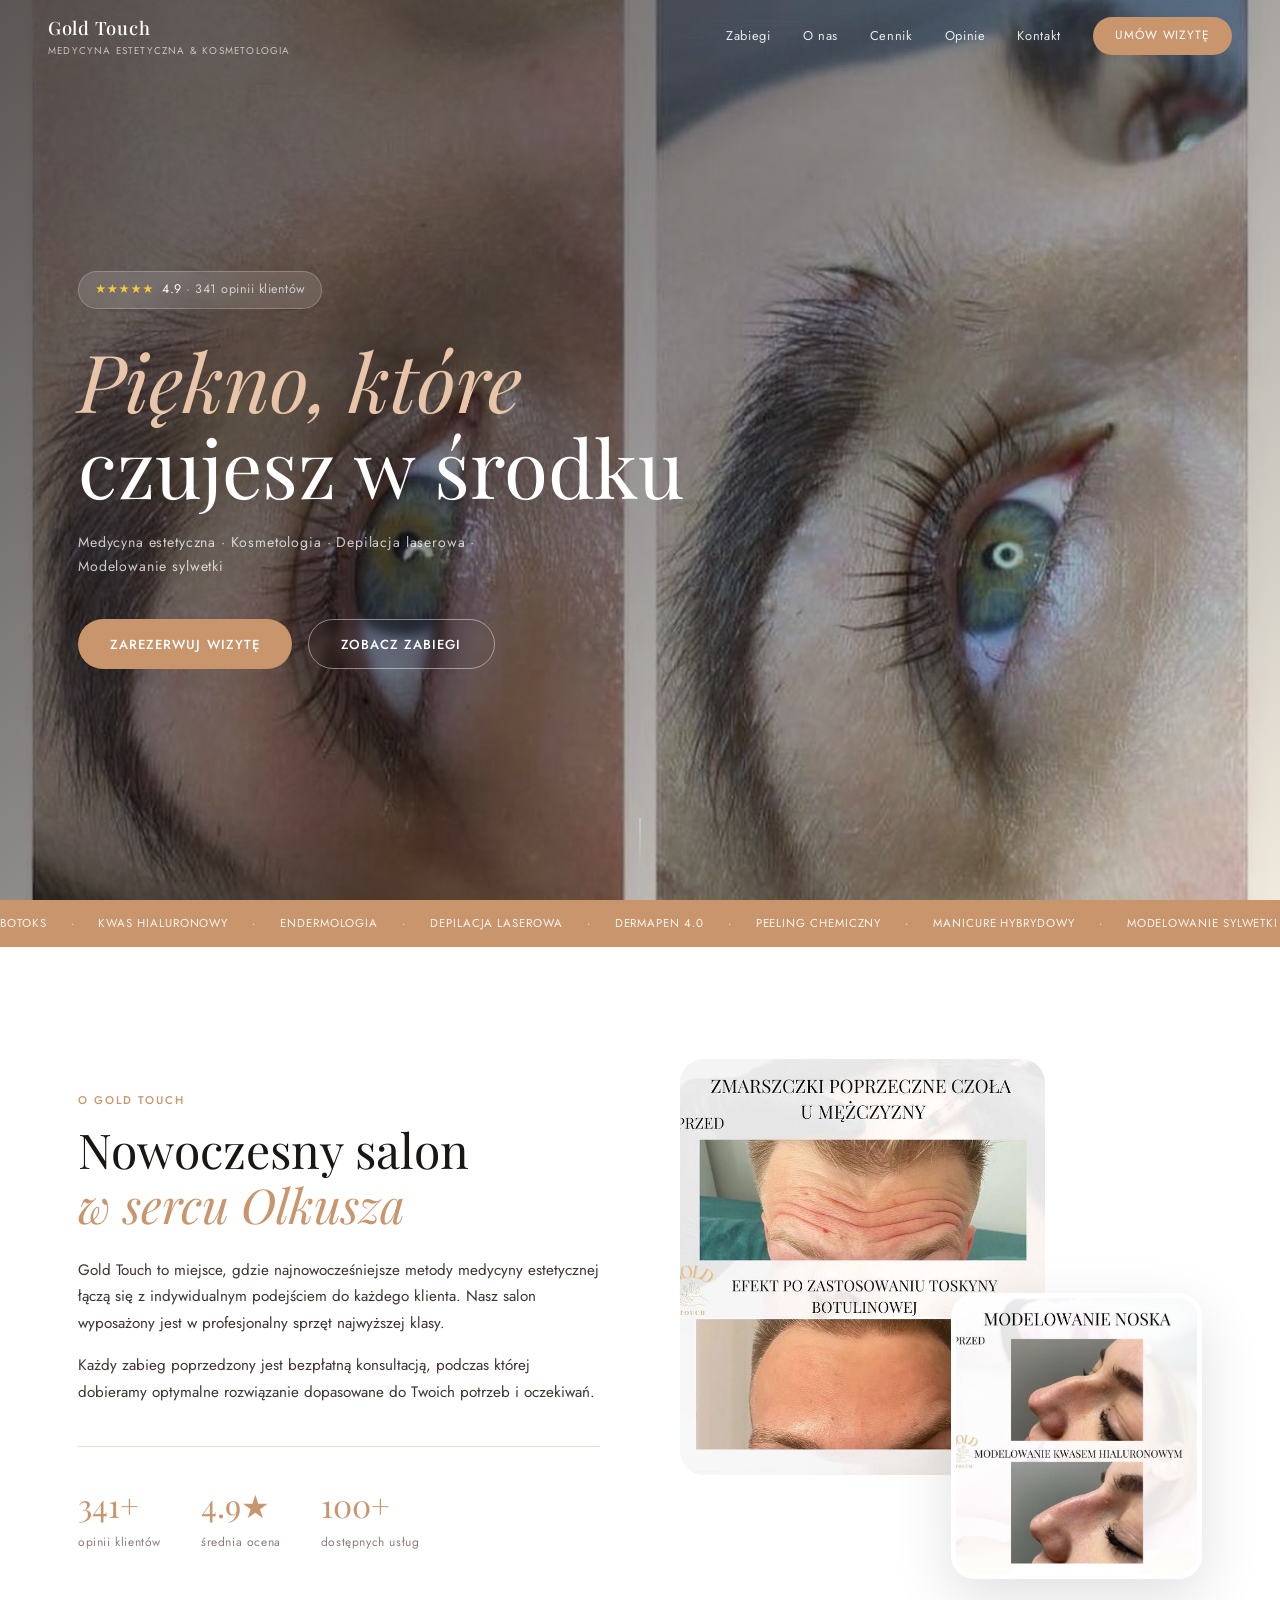
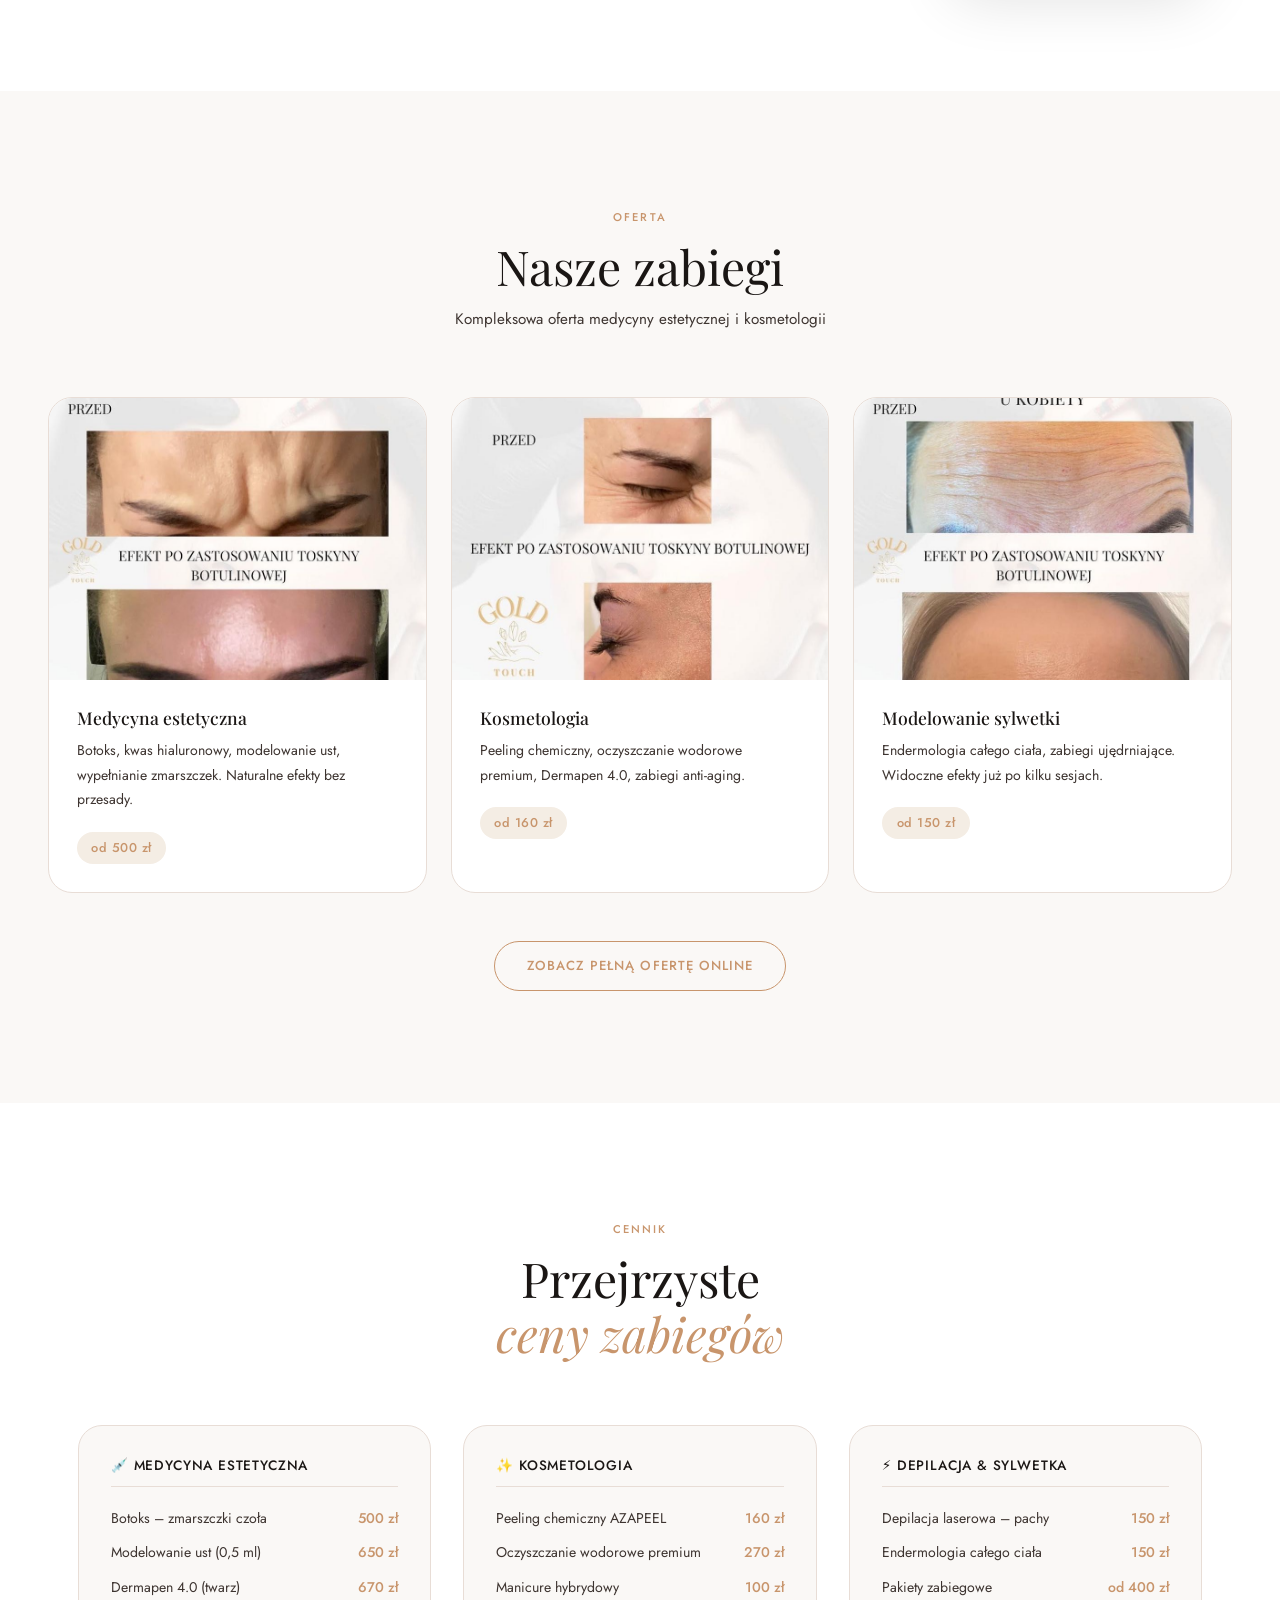
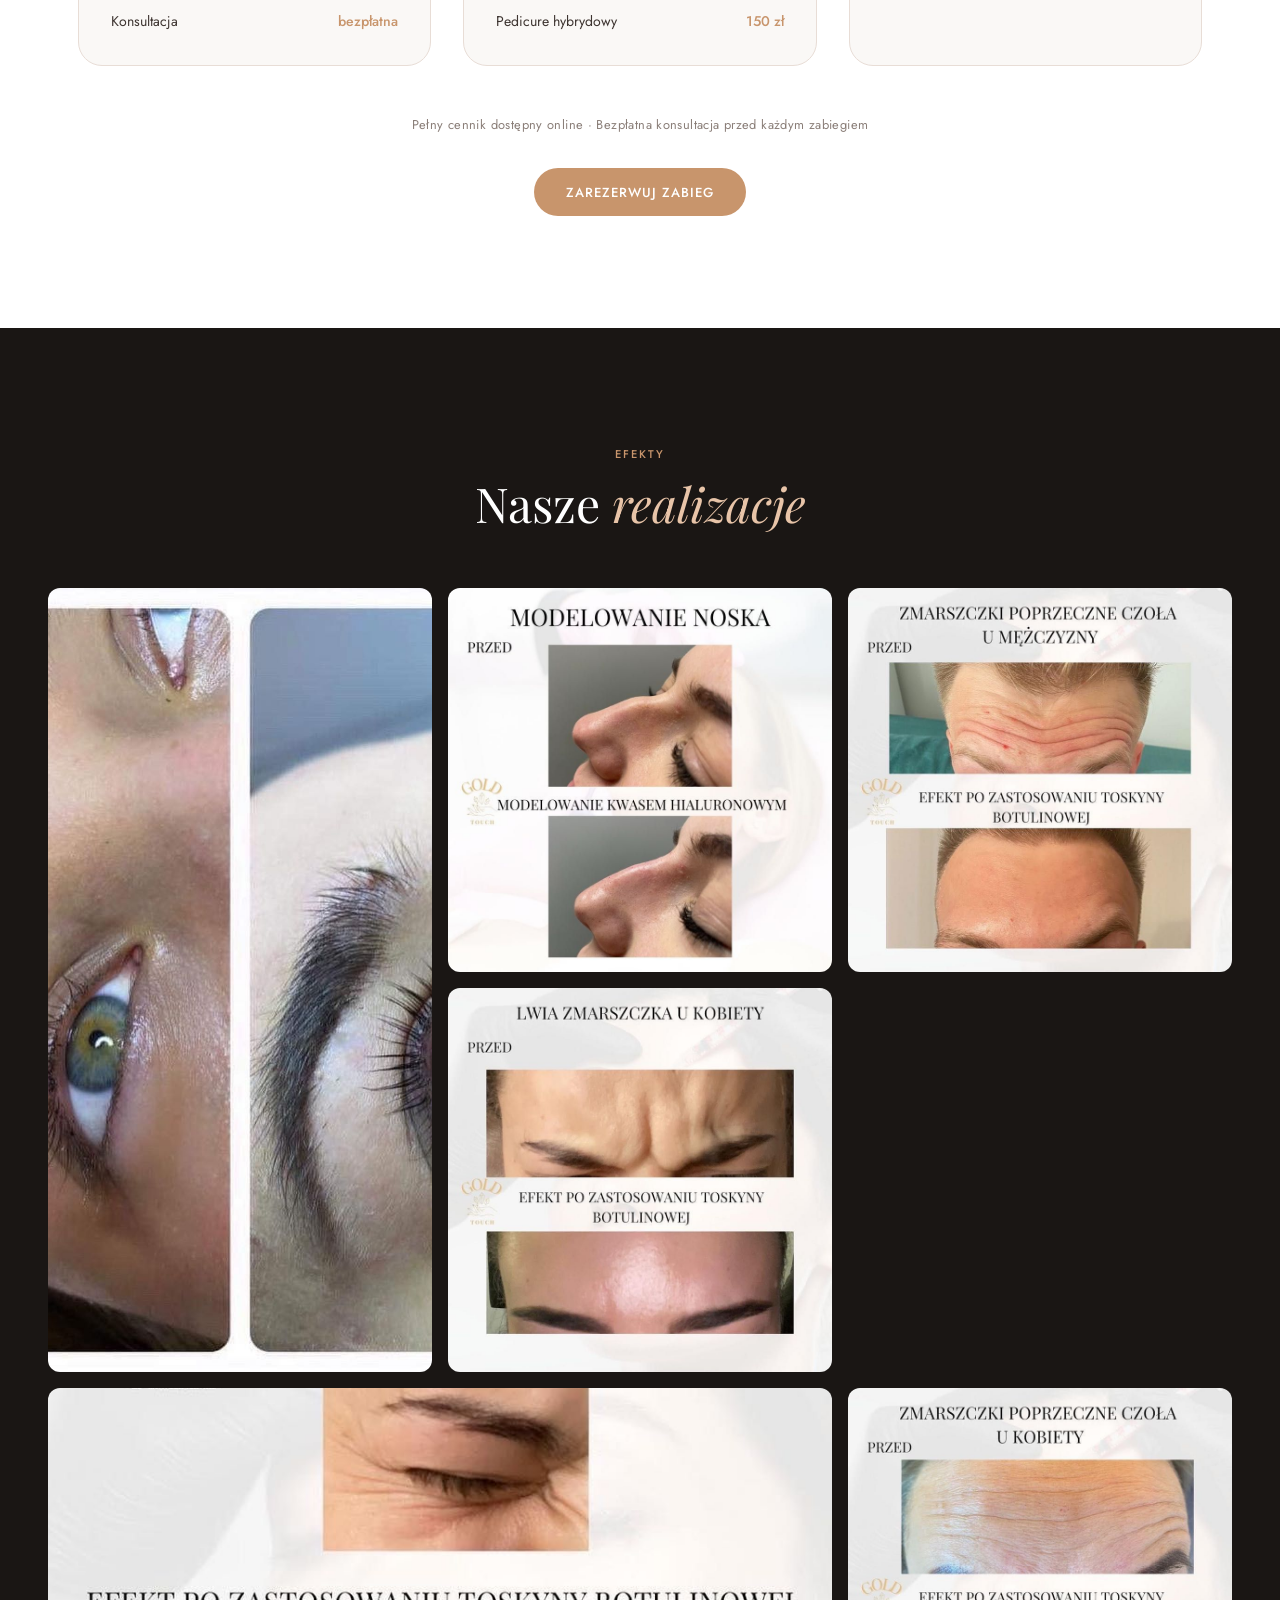
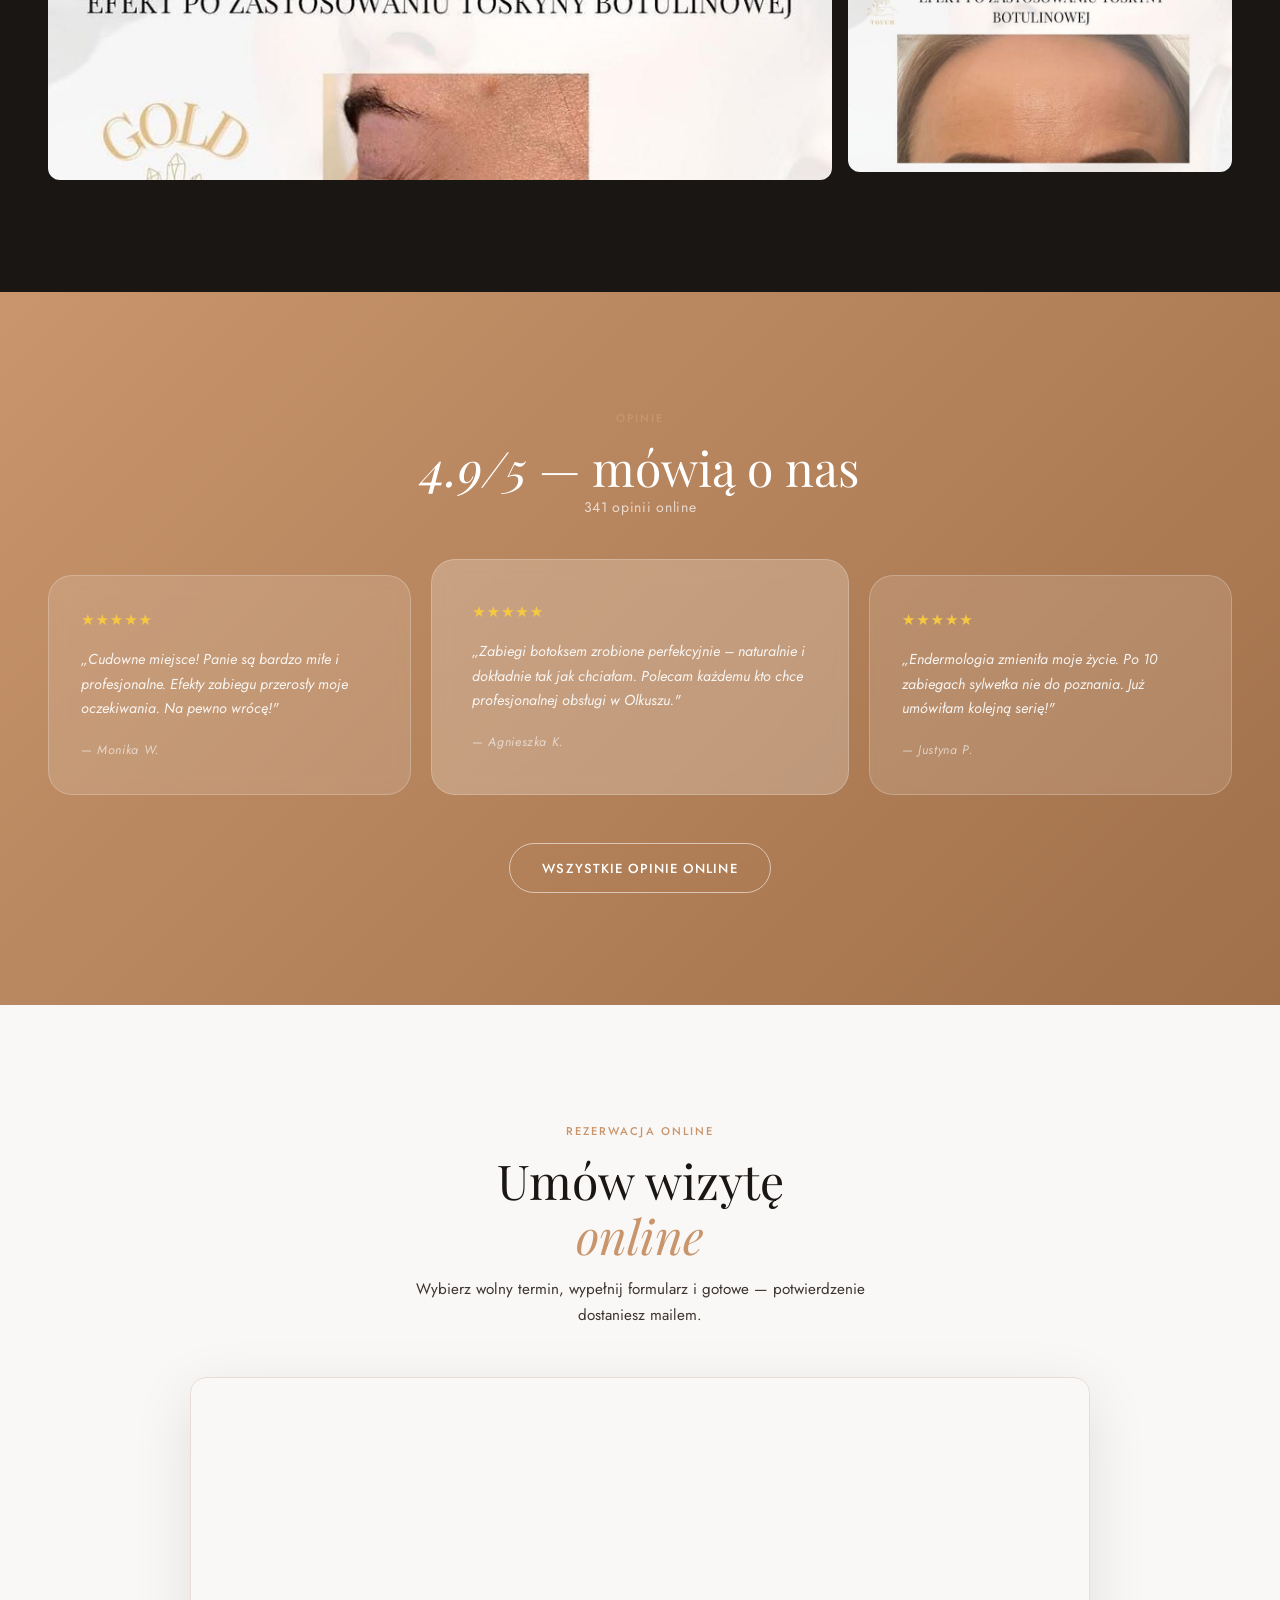
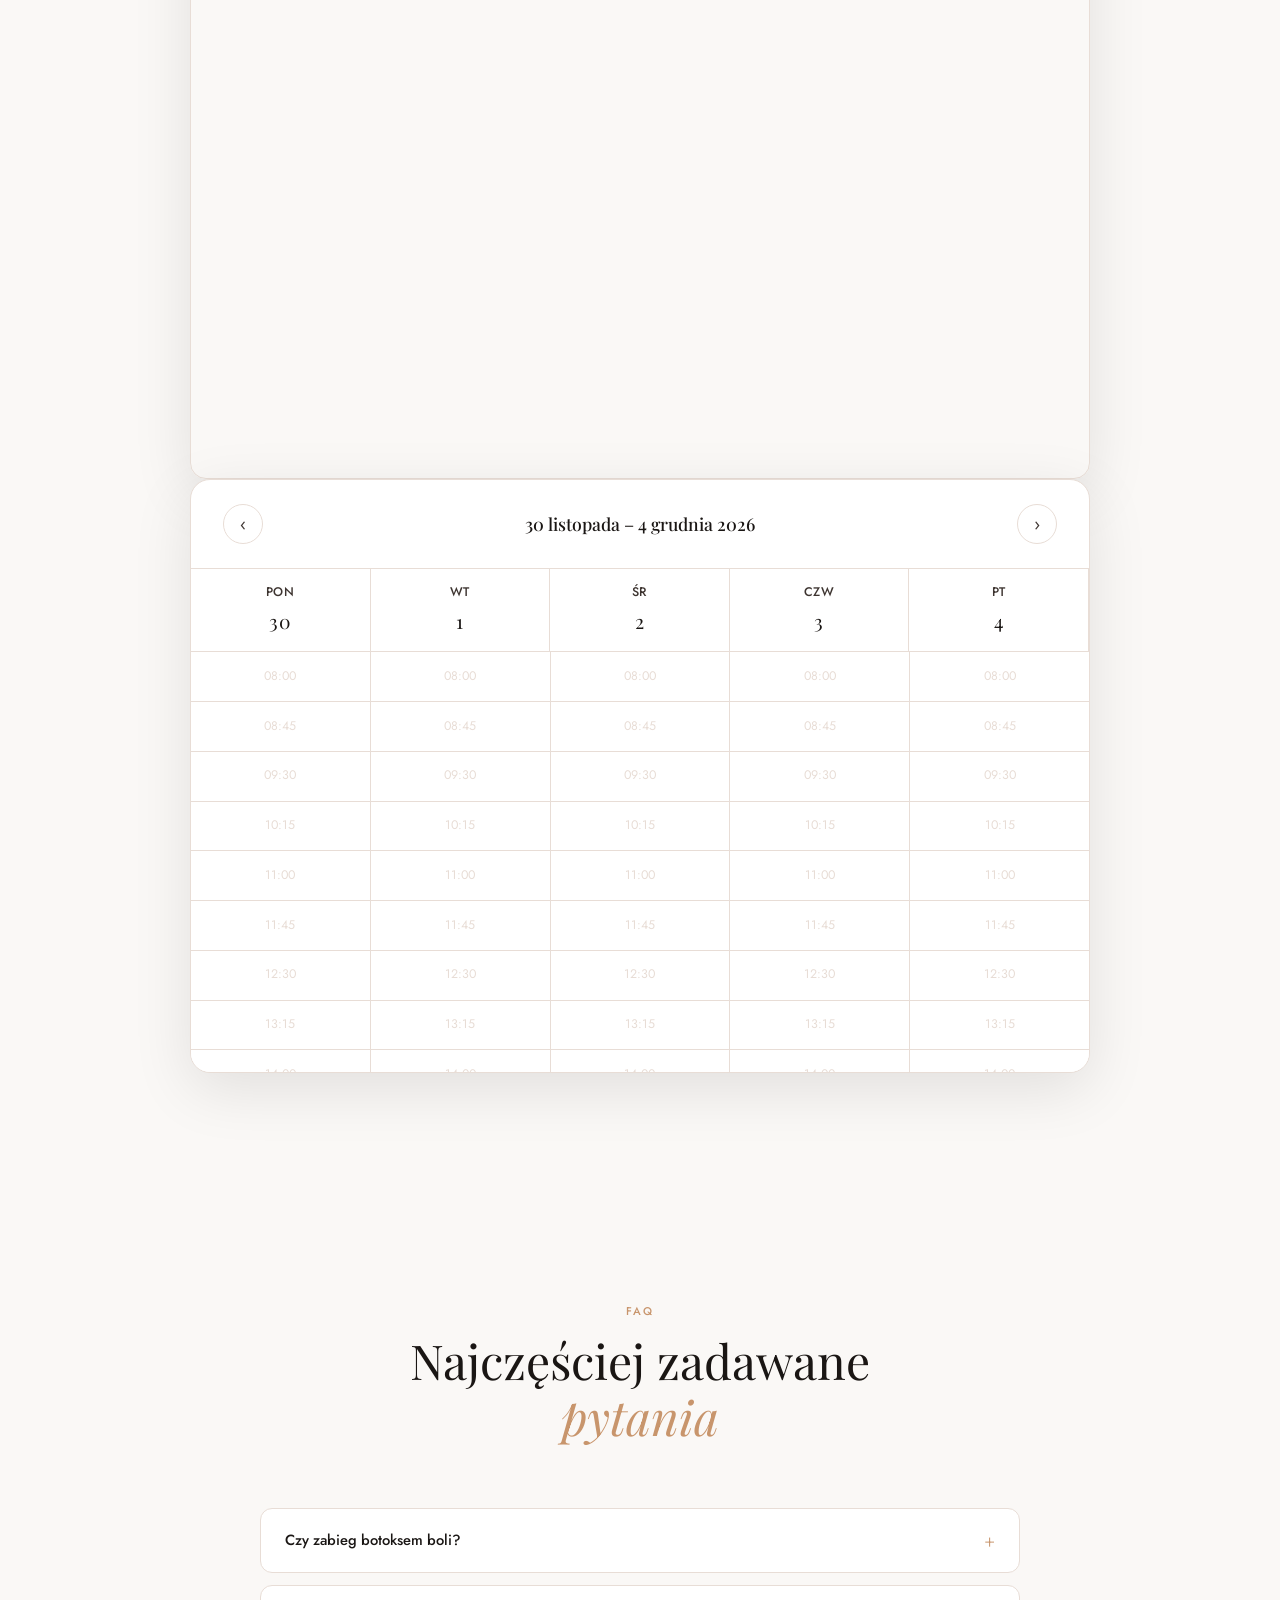
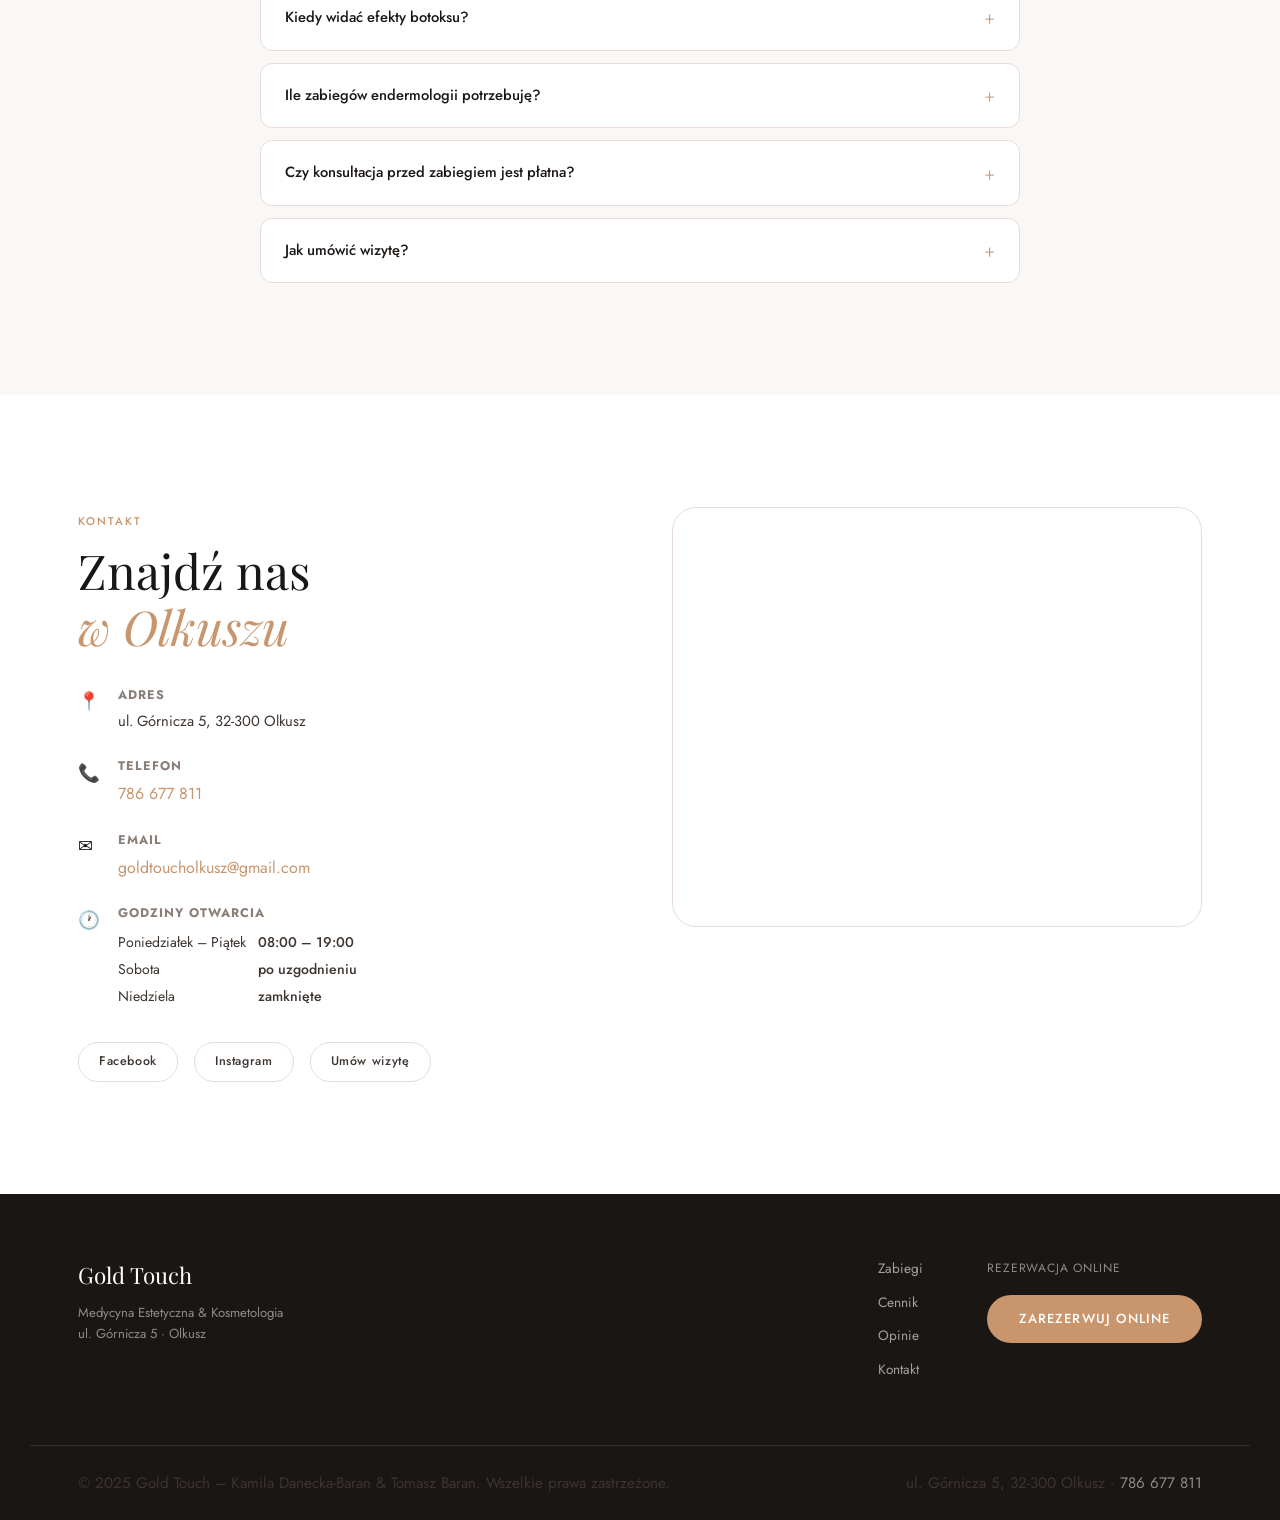
==== commit 8603aea7: "Add Google Calendar appointment booking link" ====
--- a/index.html
+++ b/index.html
@@ -251,7 +251,10 @@
       <div style="text-align:center;margin-bottom:3rem;">
         <span class="label">Rezerwacja online</span>
         <h2>Umów wizytę<br><em>online</em></h2>
-        <p style="max-width:480px;margin:.75rem auto 0;color:var(--ink-soft);font-size:.95rem;">Wybierz dzień i wolną godzinę — wypełnij formularz i gotowe.</p>
+        <p style="max-width:480px;margin:.75rem auto 0;color:var(--ink-soft);font-size:.95rem;">Wybierz wolny termin, wypełnij formularz i gotowe — potwierdzenie dostaniesz mailem.</p>
+      </div>
+      <div style="border-radius:16px;overflow:hidden;box-shadow:0 16px 60px rgba(0,0,0,.1);border:1px solid var(--border);">
+        <iframe src="https://calendar.app.google/rRM4cPw8HPBGriv87" style="border:0;display:block;" width="100%" height="700" frameborder="0"></iframe>
       </div>
 
       <!-- BOOKING WIDGET -->
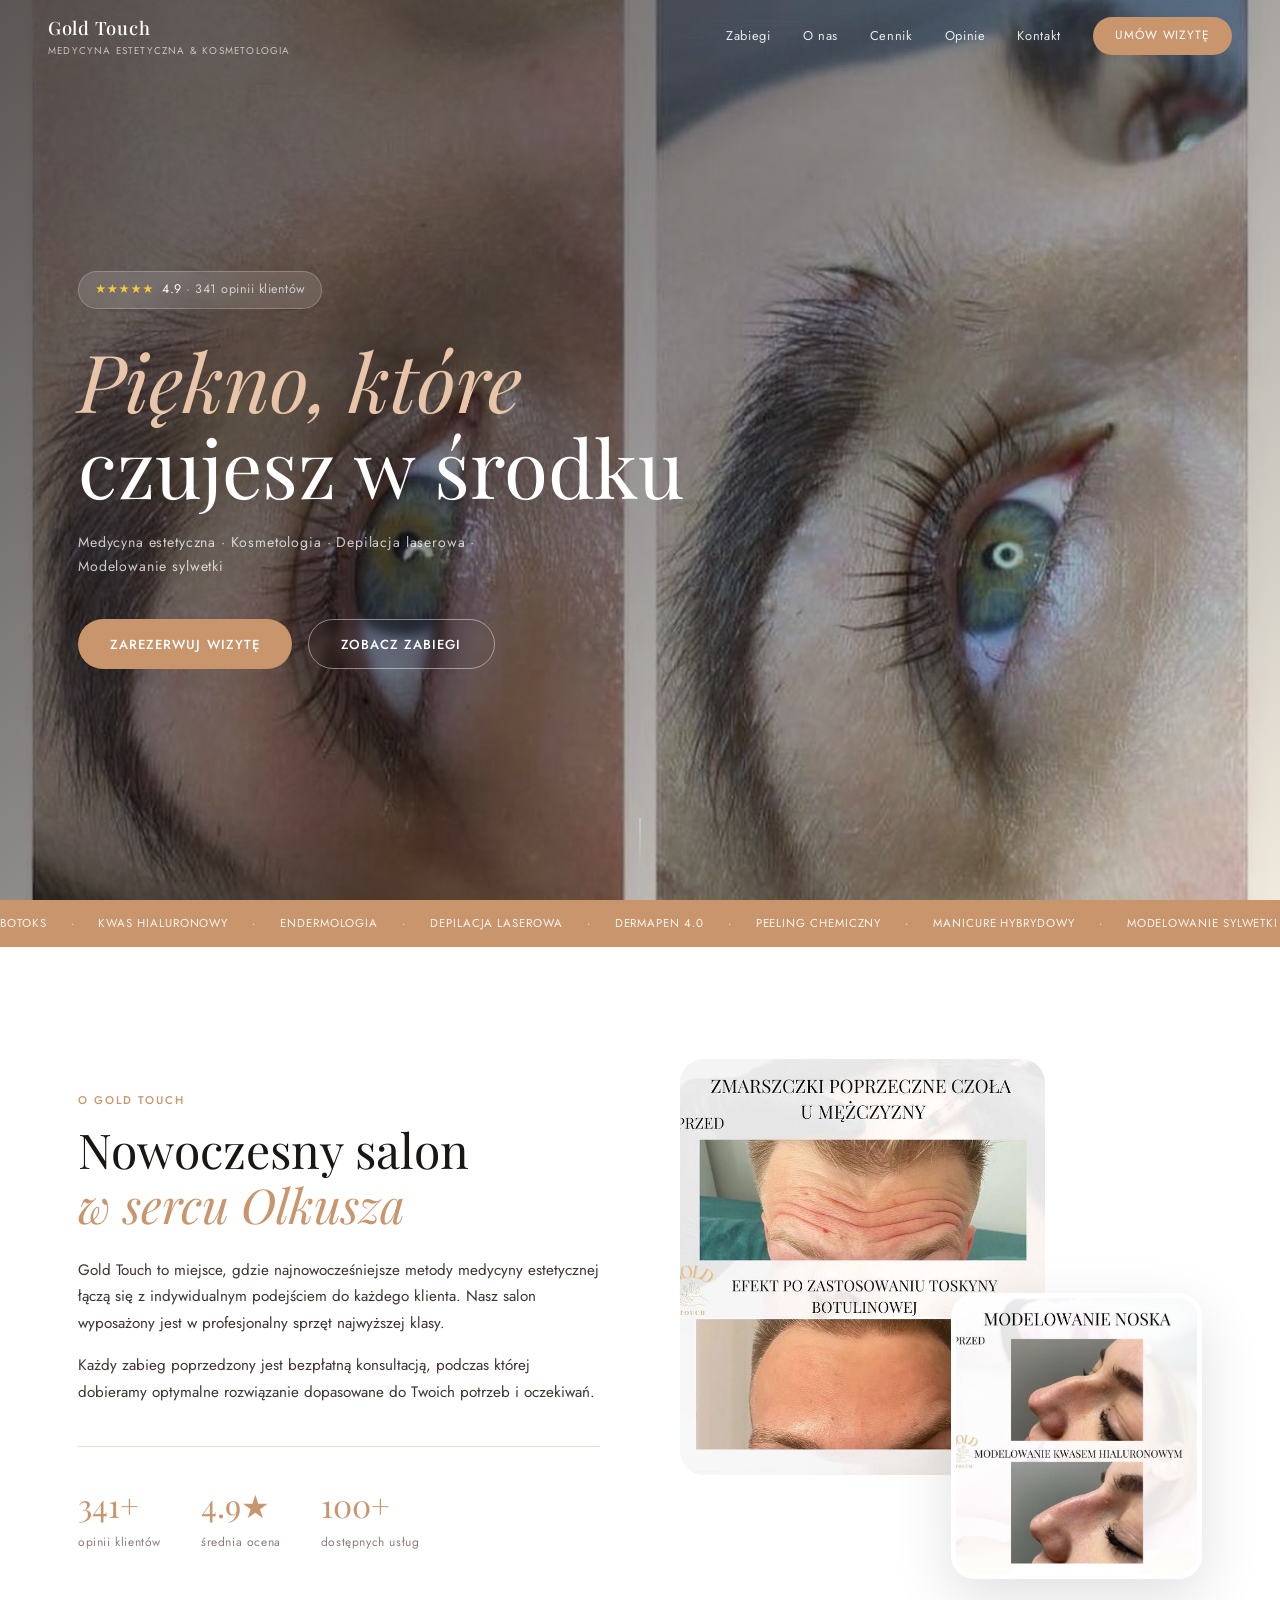
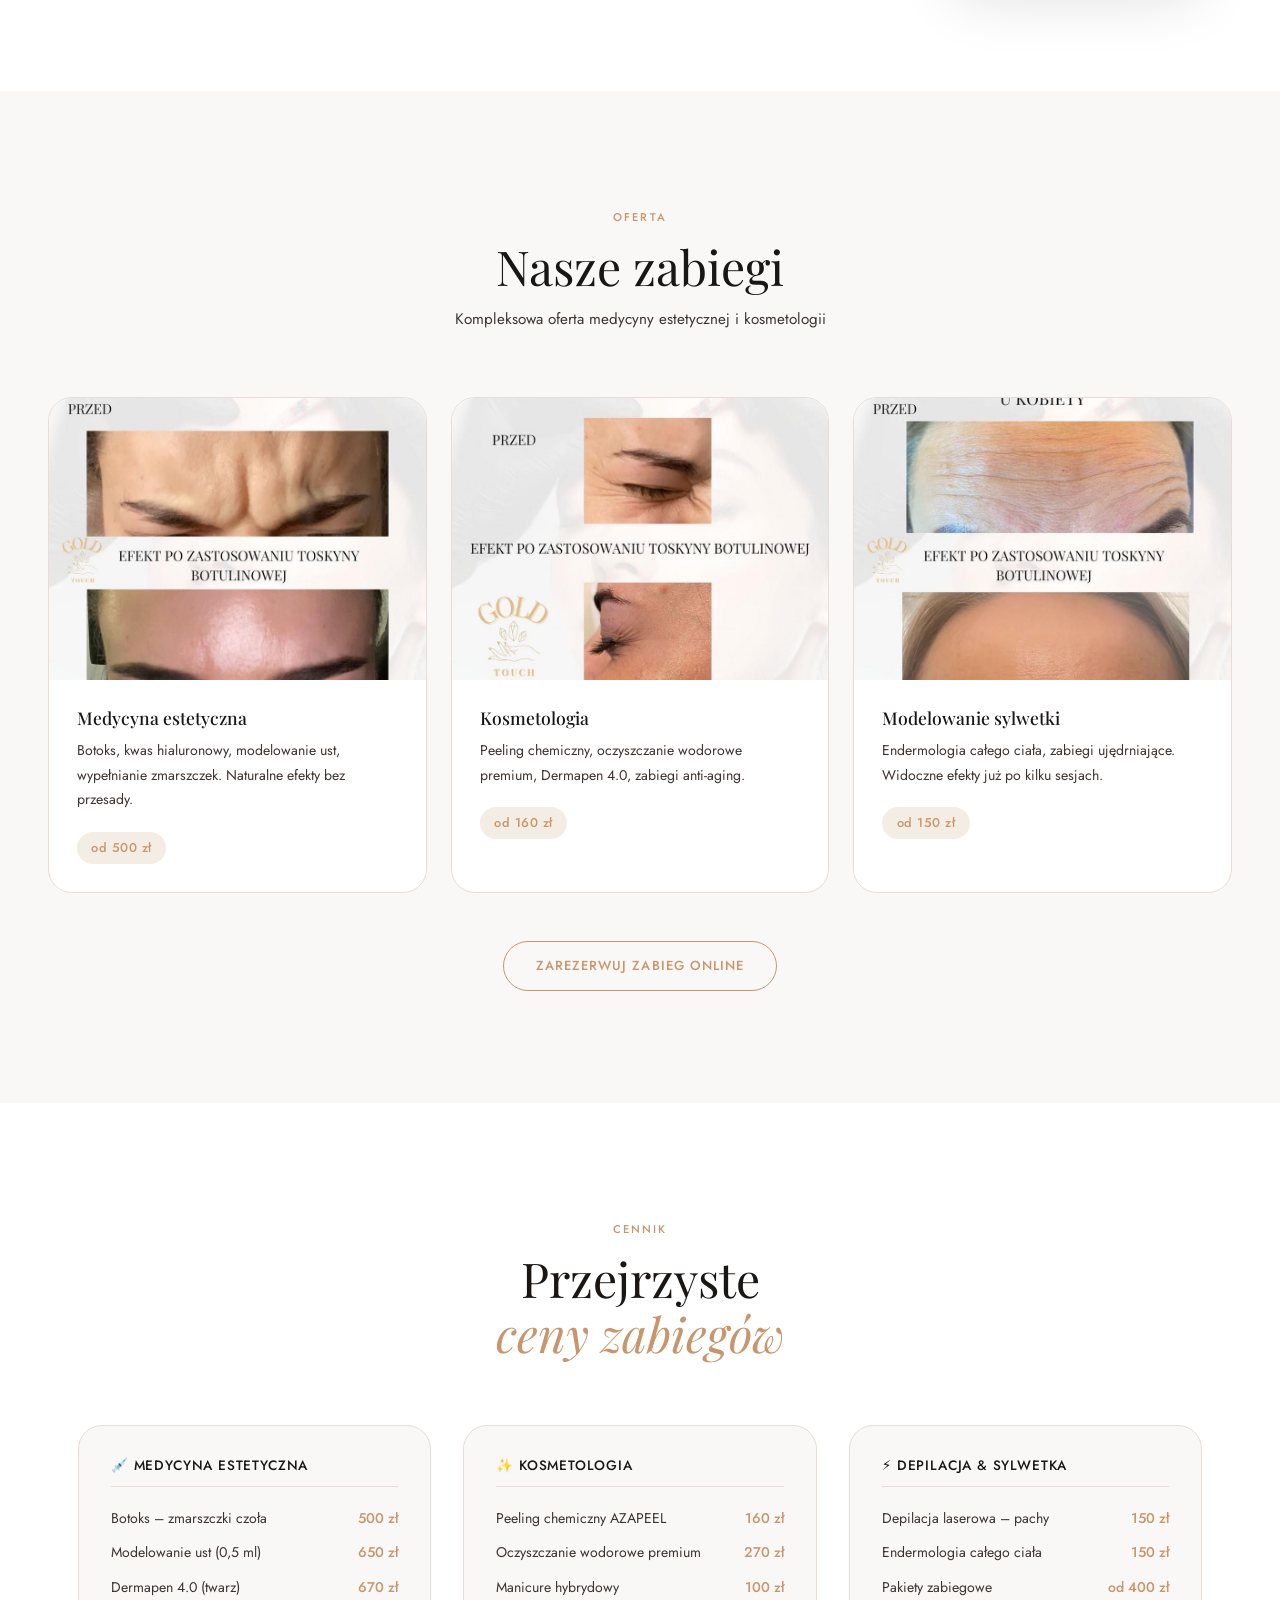
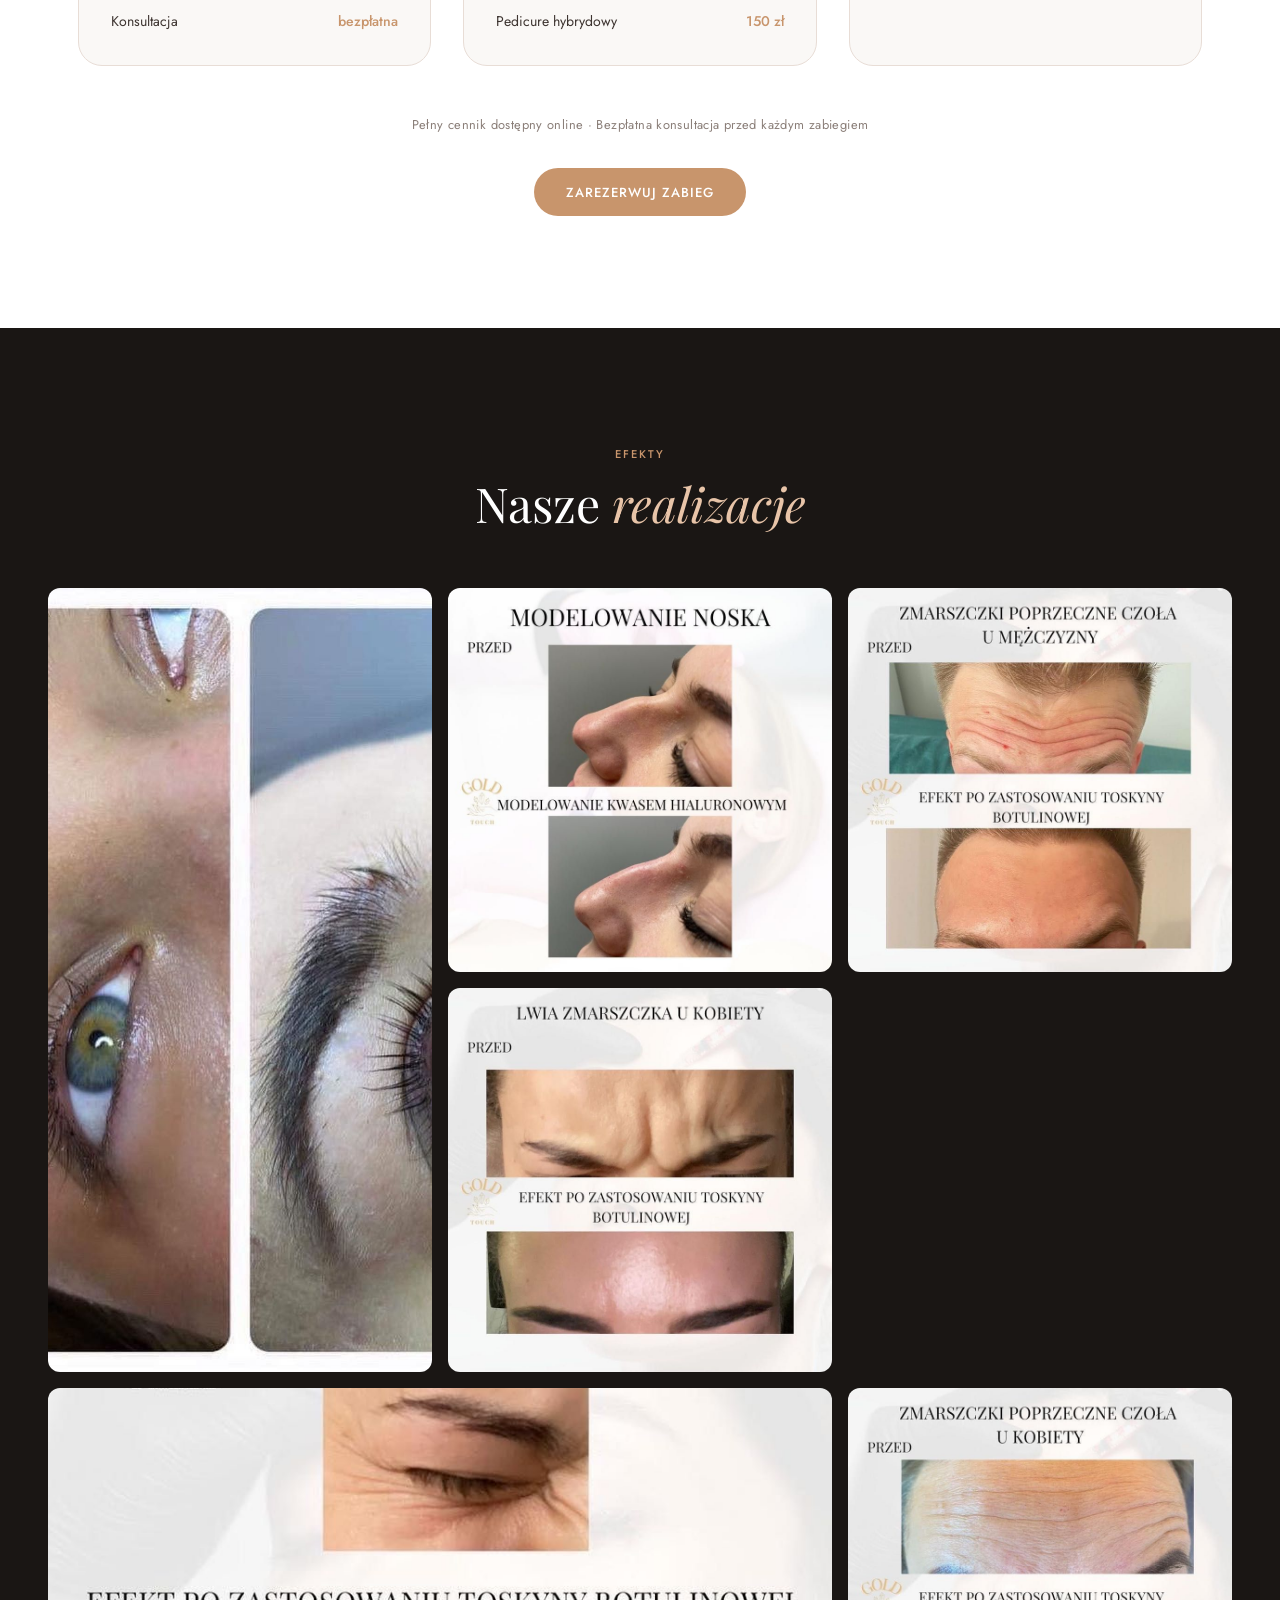
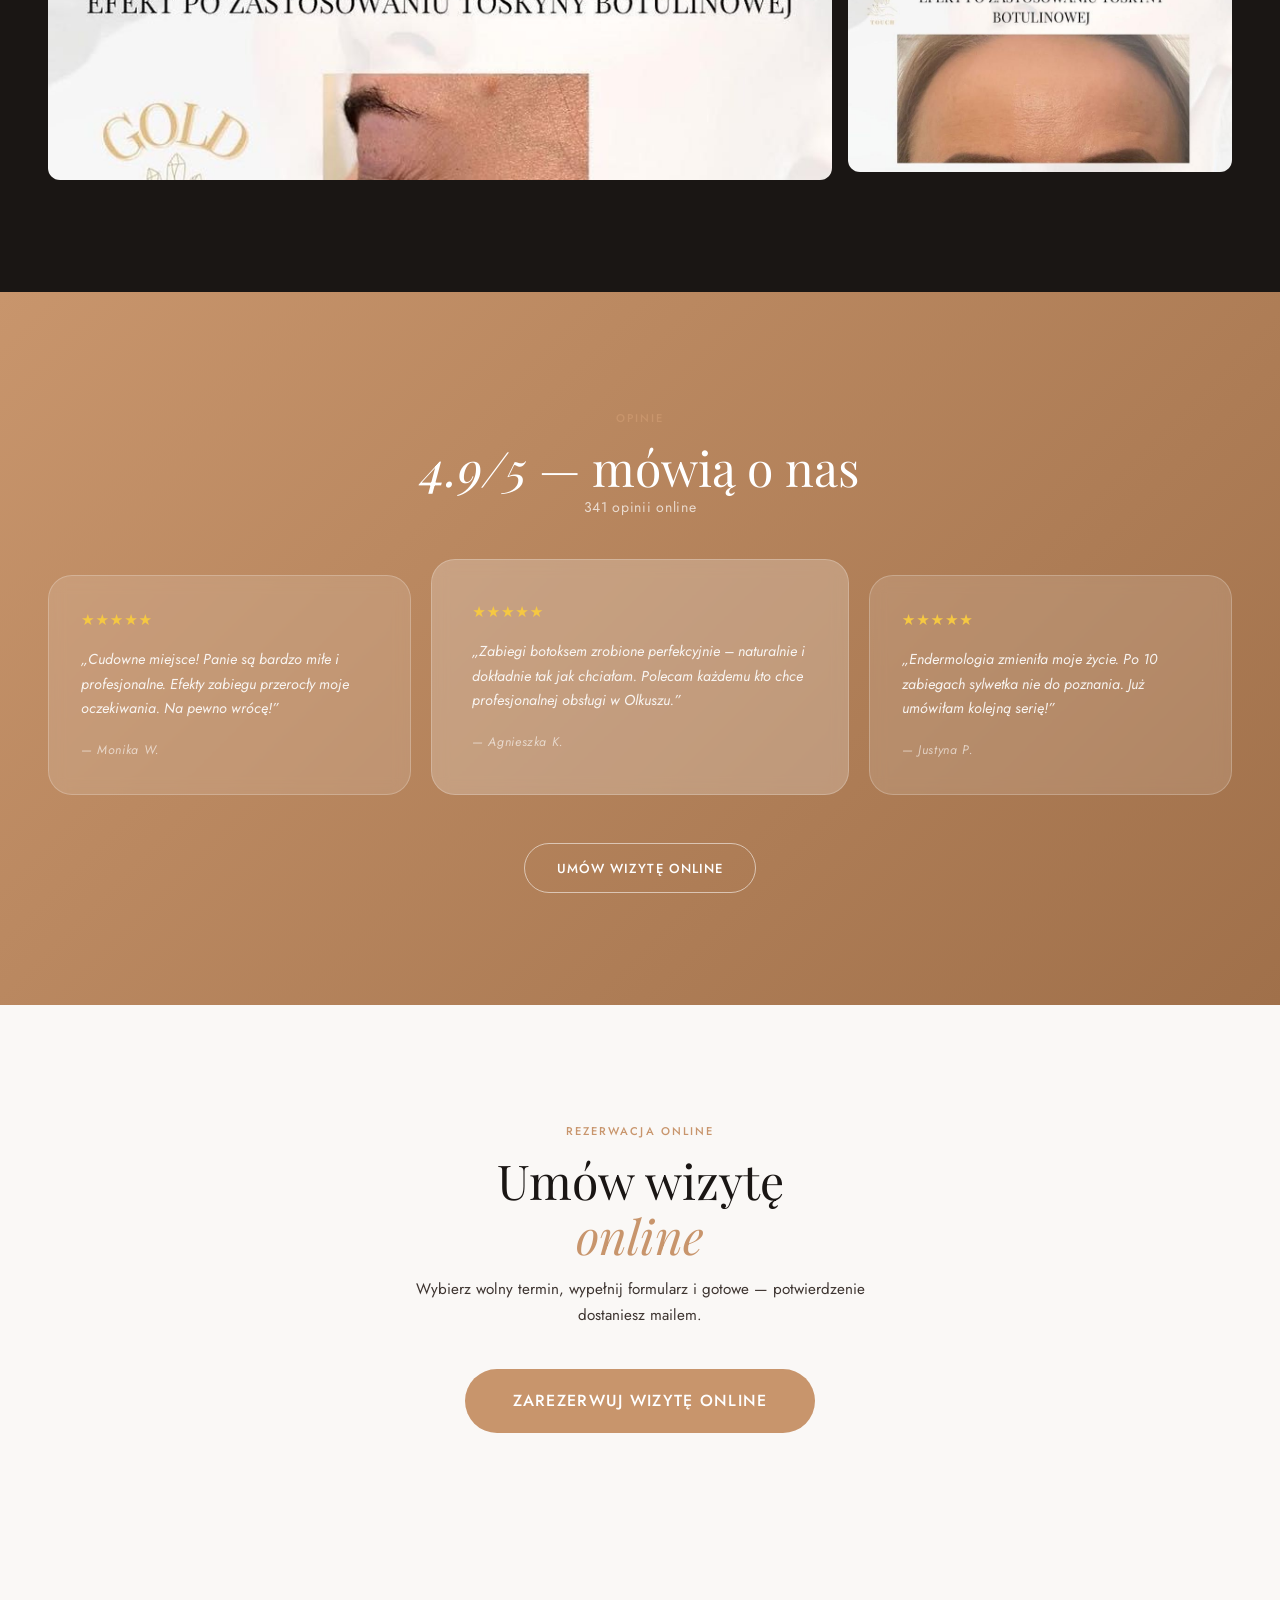
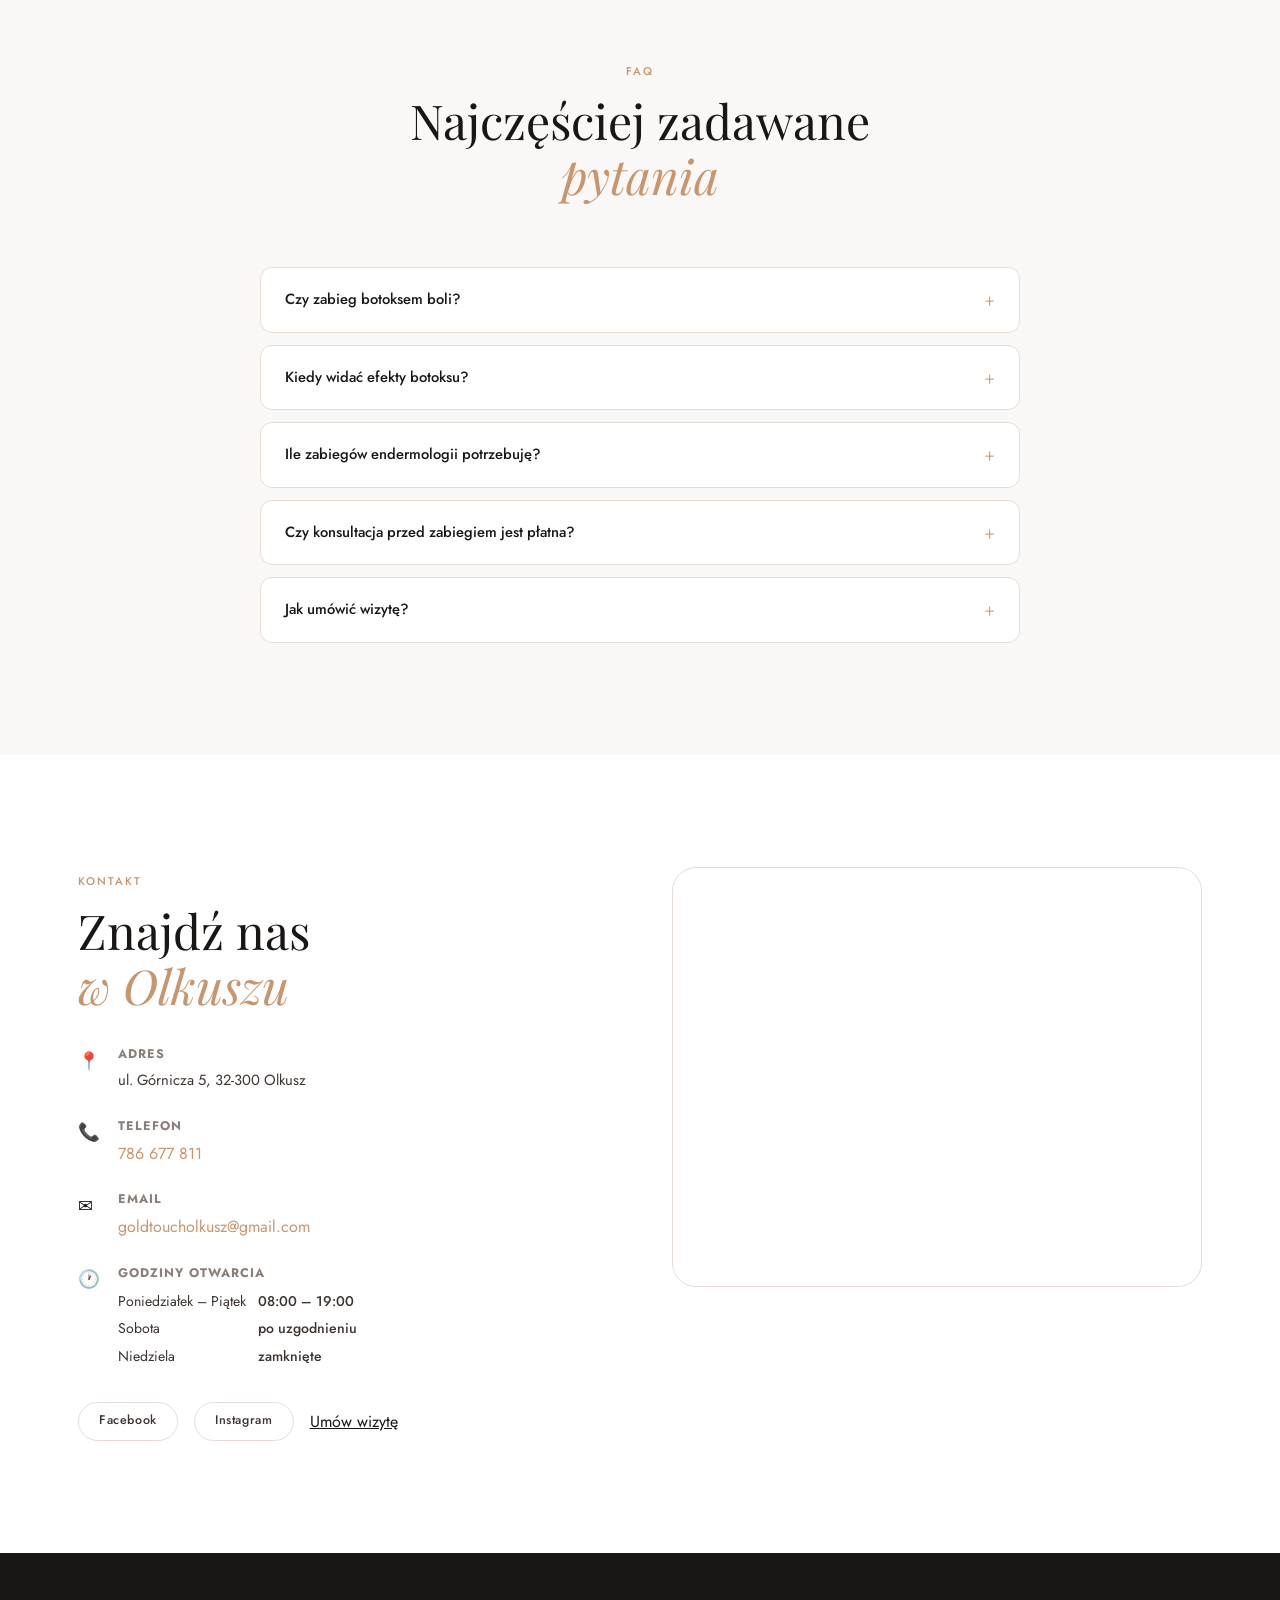
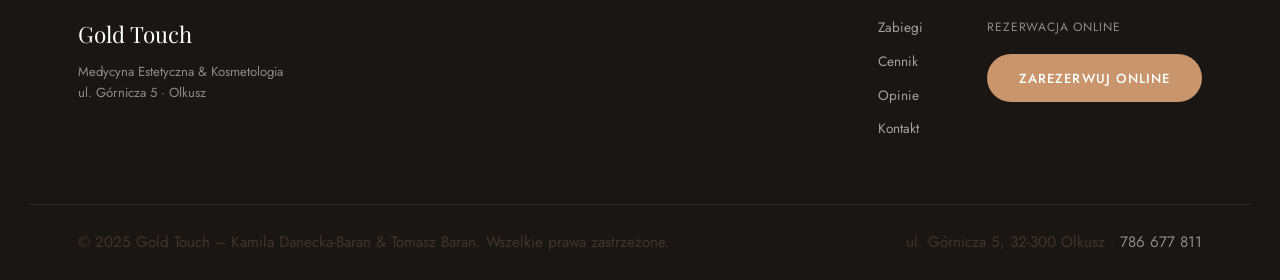
==== commit c79bf73a: "Add Google Calendar booking modal" ====
--- a/index.html
+++ b/index.html
@@ -5,14 +5,27 @@
   <meta name="viewport" content="width=device-width, initial-scale=1.0">
   <meta name="description" content="Gold Touch – Salon Medycyny Estetycznej i Kosmetologii w Olkuszu. Botoks, kwas hialuronowy, endermologia, depilacja laserowa. Ocena 4.9/5 z 341 opinii. Umów wizytę online.">
   <meta name="keywords" content="medycyna estetyczna Olkusz, botoks Olkusz, kwas hialuronowy Olkusz, kosmetologia Olkusz, Gold Touch, depilacja laserowa Olkusz">
-  <meta property="og:title" content="Gold Touch – Medycyna Estetyczna & Kosmetologia | Olkusz">
+  <meta property="og:title" content="Gold Touch – Medycyna Estetyczna &amp; Kosmetologia | Olkusz">
   <meta property="og:description" content="Nowoczesny salon medycyny estetycznej w Olkuszu. 4.9/5 z 341 opinii. Umów wizytę online.">
   <meta property="og:type" content="website">
-  <title>Gold Touch – Medycyna Estetyczna & Kosmetologia | Olkusz</title>
+  <title>Gold Touch – Medycyna Estetyczna &amp; Kosmetologia | Olkusz</title>
   <link rel="preconnect" href="https://fonts.googleapis.com">
   <link rel="preconnect" href="https://fonts.gstatic.com" crossorigin>
   <link href="https://fonts.googleapis.com/css2?family=Playfair+Display:ital,wght@0,400;0,500;0,700;1,400;1,500&family=Jost:wght@300;400;500&display=swap" rel="stylesheet">
   <link rel="stylesheet" href="css/style.css">
+  <style>
+    .modal-overlay{position:fixed;inset:0;background:rgba(0,0,0,.6);z-index:9999;display:none;align-items:center;justify-content:center;padding:1rem;}
+    .modal-overlay.active{display:flex;}
+    .modal-box{background:#fff;border-radius:12px;width:100%;max-width:860px;max-height:90vh;display:flex;flex-direction:column;overflow:hidden;}
+    .modal-header{display:flex;justify-content:space-between;align-items:center;padding:1.25rem 1.5rem;border-bottom:1px solid #eee;}
+    .modal-header h2{margin:0;font-size:1.2rem;}
+    .modal-close{background:none;border:none;font-size:1.8rem;cursor:pointer;line-height:1;color:#666;}
+    .modal-body{flex:1;overflow:auto;position:relative;min-height:500px;}
+    .modal-loading{position:absolute;inset:0;display:flex;flex-direction:column;align-items:center;justify-content:center;gap:1rem;color:#888;}
+    .spinner{width:36px;height:36px;border:3px solid #eee;border-top-color:#b8960c;border-radius:50%;animation:spin .8s linear infinite;}
+    @keyframes spin{to{transform:rotate(360deg)}}
+    #calendarFrame{width:100%;height:600px;border:0;display:none;}
+  </style>
 </head>
 <body>
 
@@ -20,7 +33,7 @@
   <header class="nav" id="nav">
     <a href="#" class="nav__logo">
       <span class="nav__logo-gold">Gold Touch</span>
-      <span class="nav__logo-sub">Medycyna Estetyczna & Kosmetologia</span>
+      <span class="nav__logo-sub">Medycyna Estetyczna &amp; Kosmetologia</span>
     </a>
     <button class="nav__burger" id="burger" aria-label="Menu" aria-expanded="false">
       <span></span><span></span><span></span>
@@ -31,7 +44,7 @@
       <a href="#cennik">Cennik</a>
       <a href="#opinie">Opinie</a>
       <a href="#kontakt">Kontakt</a>
-      <a href="#rezerwacja" class="nav__cta">Umów wizytę</a>
+      <button class="nav__cta open-modal" style="cursor:pointer;">Umów wizytę</button>
     </nav>
   </header>
 
@@ -52,7 +65,7 @@
       </h1>
       <p class="hero__sub">Medycyna estetyczna · Kosmetologia · Depilacja laserowa · Modelowanie sylwetki</p>
       <div class="hero__actions">
-        <a href="#rezerwacja" target="_blank" rel="noopener" class="btn btn--rose">Zarezerwuj wizytę</a>
+        <button class="btn btn--rose open-modal">Zarezerwuj wizytę</button>
         <a href="#zabiegi" class="btn btn--ghost">Zobacz zabiegi</a>
       </div>
     </div>
@@ -146,7 +159,7 @@
       </article>
     </div>
     <div class="services__more">
-      <a href="#rezerwacja" target="_blank" rel="noopener" class="btn btn--outline-dark">Zobacz pełną ofertę online</a>
+      <button class="btn btn--outline-dark open-modal">Zarezerwuj zabieg online</button>
     </div>
   </section>
 
@@ -176,7 +189,7 @@
         </ul>
       </div>
       <div class="pricing__group">
-        <h3>⚡ Depilacja & Sylwetka</h3>
+        <h3>⚡ Depilacja &amp; Sylwetka</h3>
         <ul>
           <li><span>Depilacja laserowa – pachy</span><span>150 zł</span></li>
           <li><span>Endermologia całego ciała</span><span>150 zł</span></li>
@@ -185,7 +198,7 @@
       </div>
     </div>
     <p class="pricing__note">Pełny cennik dostępny online · Bezpłatna konsultacja przed każdym zabiegiem</p>
-    <a href="#rezerwacja" target="_blank" rel="noopener" class="btn btn--rose">Zarezerwuj zabieg</a>
+    <button class="btn btn--rose open-modal">Zarezerwuj zabieg</button>
   </section>
 
   <!-- GALERIA -->
@@ -226,250 +239,34 @@
     <div class="reviews__grid">
       <blockquote class="review-card">
         <div class="review-card__stars">★★★★★</div>
-        <p>„Cudowne miejsce! Panie są bardzo miłe i profesjonalne. Efekty zabiegu przerosły moje oczekiwania. Na pewno wrócę!"</p>
+        <p>„Cudowne miejsce! Panie są bardzo miłe i profesjonalne. Efekty zabiegu przerосły moje oczekiwania. Na pewno wrócę!”</p>
         <cite>— Monika W.</cite>
       </blockquote>
       <blockquote class="review-card review-card--featured">
         <div class="review-card__stars">★★★★★</div>
-        <p>„Zabiegi botoksem zrobione perfekcyjnie – naturalnie i dokładnie tak jak chciałam. Polecam każdemu kto chce profesjonalnej obsługi w Olkuszu."</p>
+        <p>„Zabiegi botoksem zrobione perfekcyjnie – naturalnie i dokładnie tak jak chciałam. Polecam każdemu kto chce profesjonalnej obsługi w Olkuszu.”</p>
         <cite>— Agnieszka K.</cite>
       </blockquote>
       <blockquote class="review-card">
         <div class="review-card__stars">★★★★★</div>
-        <p>„Endermologia zmieniła moje życie. Po 10 zabiegach sylwetka nie do poznania. Już umówiłam kolejną serię!"</p>
+        <p>„Endermologia zmieniła moje życie. Po 10 zabiegach sylwetka nie do poznania. Już umówiłam kolejną serię!”</p>
         <cite>— Justyna P.</cite>
       </blockquote>
     </div>
     <div class="reviews__cta">
-      <a href="#rezerwacja" target="_blank" rel="noopener" class="btn btn--outline-light">Wszystkie opinie online</a>
+      <button class="btn btn--outline-light open-modal">Umów wizytę online</button>
     </div>
   </section>
 
   <!-- REZERWACJA -->
   <section id="rezerwacja" style="padding:7rem var(--pad);background:var(--off-white);">
-    <div style="max-width:900px;margin:0 auto;">
-      <div style="text-align:center;margin-bottom:3rem;">
-        <span class="label">Rezerwacja online</span>
-        <h2>Umów wizytę<br><em>online</em></h2>
-        <p style="max-width:480px;margin:.75rem auto 0;color:var(--ink-soft);font-size:.95rem;">Wybierz wolny termin, wypełnij formularz i gotowe — potwierdzenie dostaniesz mailem.</p>
-      </div>
-      <div style="border-radius:16px;overflow:hidden;box-shadow:0 16px 60px rgba(0,0,0,.1);border:1px solid var(--border);">
-        <iframe src="https://calendar.app.google/rRM4cPw8HPBGriv87" style="border:0;display:block;" width="100%" height="700" frameborder="0"></iframe>
-      </div>
-
-      <!-- BOOKING WIDGET -->
-      <div id="bookingWidget" style="background:var(--white);border-radius:20px;box-shadow:0 16px 60px rgba(0,0,0,.1);overflow:hidden;border:1px solid var(--border);">
-
-        <!-- WEEK NAVIGATION -->
-        <div style="display:flex;align-items:center;justify-content:space-between;padding:1.5rem 2rem;border-bottom:1px solid var(--border);">
-          <button id="prevWeek" onclick="changeWeek(-1)" style="background:none;border:1.5px solid var(--border);border-radius:50%;width:40px;height:40px;cursor:pointer;font-size:1.1rem;color:var(--ink-soft);transition:all .2s;" onmouseover="this.style.borderColor='var(--rose)';this.style.color='var(--rose)'" onmouseout="this.style.borderColor='var(--border)';this.style.color='var(--ink-soft)'">‹</button>
-          <span id="weekLabel" style="font-family:var(--font-display);font-size:1.1rem;font-weight:500;color:var(--ink);"></span>
-          <button id="nextWeek" onclick="changeWeek(1)" style="background:none;border:1.5px solid var(--border);border-radius:50%;width:40px;height:40px;cursor:pointer;font-size:1.1rem;color:var(--ink-soft);transition:all .2s;" onmouseover="this.style.borderColor='var(--rose)';this.style.color='var(--rose)'" onmouseout="this.style.borderColor='var(--border)';this.style.color='var(--ink-soft)'">›</button>
-        </div>
-
-        <!-- DAYS + SLOTS GRID -->
-        <div style="display:grid;grid-template-columns:repeat(5,1fr);gap:0;border-bottom:1px solid var(--border);">
-          <!-- day headers -->
-          <div id="dayHeaders" style="display:contents;"></div>
-        </div>
-        <div id="slotsGrid" style="display:grid;grid-template-columns:repeat(5,1fr);gap:1px;background:var(--border);max-height:420px;overflow-y:auto;"></div>
-
-        <!-- FORM (hidden until slot selected) -->
-        <div id="bookingForm" style="display:none;padding:2rem;border-top:1px solid var(--border);">
-          <div style="display:flex;align-items:center;justify-content:space-between;margin-bottom:1.5rem;">
-            <div>
-              <p style="font-size:.78rem;text-transform:uppercase;letter-spacing:.08em;color:var(--muted);margin-bottom:.3rem;">Wybrany termin</p>
-              <p id="selectedSlotLabel" style="font-family:var(--font-display);font-size:1.2rem;color:var(--rose);font-weight:500;"></p>
-            </div>
-            <button onclick="closeForm()" style="background:none;border:none;cursor:pointer;font-size:1.4rem;color:var(--muted);">×</button>
-          </div>
-          <div style="display:grid;grid-template-columns:1fr 1fr;gap:1rem;margin-bottom:1rem;">
-            <div>
-              <label style="font-size:.78rem;text-transform:uppercase;letter-spacing:.06em;color:var(--muted);display:block;margin-bottom:.4rem;">Imię i nazwisko *</label>
-              <input id="bName" type="text" placeholder="Anna Kowalska" style="width:100%;padding:.75rem 1rem;border:1.5px solid var(--border);border-radius:8px;font-family:var(--font-body);font-size:.9rem;outline:none;transition:border-color .2s;" onfocus="this.style.borderColor='var(--rose)'" onblur="this.style.borderColor='var(--border)'">
-            </div>
-            <div>
-              <label style="font-size:.78rem;text-transform:uppercase;letter-spacing:.06em;color:var(--muted);display:block;margin-bottom:.4rem;">Telefon *</label>
-              <input id="bPhone" type="tel" placeholder="600 000 000" style="width:100%;padding:.75rem 1rem;border:1.5px solid var(--border);border-radius:8px;font-family:var(--font-body);font-size:.9rem;outline:none;transition:border-color .2s;" onfocus="this.style.borderColor='var(--rose)'" onblur="this.style.borderColor='var(--border)'">
-            </div>
-          </div>
-          <div style="margin-bottom:1.25rem;">
-            <label style="font-size:.78rem;text-transform:uppercase;letter-spacing:.06em;color:var(--muted);display:block;margin-bottom:.4rem;">Email</label>
-            <input id="bEmail" type="email" placeholder="anna@email.pl" style="width:100%;padding:.75rem 1rem;border:1.5px solid var(--border);border-radius:8px;font-family:var(--font-body);font-size:.9rem;outline:none;transition:border-color .2s;" onfocus="this.style.borderColor='var(--rose)'" onblur="this.style.borderColor='var(--border)'">
-          </div>
-          <div style="margin-bottom:1.5rem;">
-            <label style="font-size:.78rem;text-transform:uppercase;letter-spacing:.06em;color:var(--muted);display:block;margin-bottom:.4rem;">Usługa</label>
-            <select id="bService" style="width:100%;padding:.75rem 1rem;border:1.5px solid var(--border);border-radius:8px;font-family:var(--font-body);font-size:.9rem;outline:none;background:var(--white);cursor:pointer;">
-              <option>Botoks – 500 zł</option>
-              <option>Modelowanie ust – 650 zł</option>
-              <option>Dermapen – 670 zł</option>
-              <option>Endermologia – 150 zł</option>
-              <option>Peeling chemiczny – 160 zł</option>
-              <option>Manicure hybrydowy – 100 zł</option>
-              <option>Depilacja laserowa – 150 zł</option>
-              <option>Oczyszczanie wodorowe – 270 zł</option>
-            </select>
-          </div>
-          <button onclick="submitBooking()" style="width:100%;padding:1rem;background:var(--rose);color:var(--white);border:none;border-radius:50px;font-family:var(--font-body);font-size:.85rem;font-weight:500;letter-spacing:.08em;text-transform:uppercase;cursor:pointer;transition:background .3s;" onmouseover="this.style.background='var(--rose-dark)'" onmouseout="this.style.background='var(--rose)'">Potwierdź rezerwację</button>
-        </div>
-
-        <!-- SUCCESS -->
-        <div id="bookingSuccess" style="display:none;padding:3rem 2rem;text-align:center;">
-          <div style="font-size:3rem;margin-bottom:1rem;">✓</div>
-          <h3 style="font-family:var(--font-display);font-size:1.5rem;color:var(--rose);margin-bottom:.75rem;">Rezerwacja wysłana!</h3>
-          <p style="color:var(--ink-soft);font-size:.9rem;">Skontaktujemy się z Tobą telefonicznie w celu potwierdzenia wizyty.</p>
-          <button onclick="resetBooking()" style="margin-top:1.5rem;padding:.75rem 2rem;background:none;border:1.5px solid var(--rose);border-radius:50px;color:var(--rose);font-family:var(--font-body);font-size:.82rem;font-weight:500;letter-spacing:.06em;text-transform:uppercase;cursor:pointer;">Zarezerwuj kolejną</button>
-        </div>
-
-      </div>
-    </div>
-  </section>
-
-  <script>
-  // ── BOOKING WIDGET ──────────────────────────────────────────
-  const SLOT_DURATION = 45; // minutes
-  const WORK_START = 8;
-  const WORK_END = 19;
-  const DAYS_PL = ['Pon','Wt','Śr','Czw','Pt'];
-  const MONTHS_PL = ['stycznia','lutego','marca','kwietnia','maja','czerwca','lipca','sierpnia','września','października','listopada','grudnia'];
-
-  let currentWeekOffset = 0;
-  let selectedSlot = null;
-
-  // Simulated booked slots (format: "YYYY-MM-DD HH:MM")
-  // In production: fetch from Google Calendar API
-  const bookedSlots = new Set();
-
-  function getMonday(offset = 0) {
-    const d = new Date();
-    const day = d.getDay();
-    const diff = d.getDate() - day + (day === 0 ? -6 : 1);
-    d.setDate(diff + offset * 7);
-    d.setHours(0,0,0,0);
-    return d;
-  }
-
-  function formatDate(d) {
-    return d.toISOString().slice(0,10);
-  }
-
-  function generateSlots() {
-    const monday = getMonday(currentWeekOffset);
-    const friday = new Date(monday); friday.setDate(friday.getDate() + 4);
-    const monLabel = `${monday.getDate()} ${MONTHS_PL[monday.getMonth()]}`;
-    const friLabel = `${friday.getDate()} ${MONTHS_PL[friday.getMonth()]}`;
-    document.getElementById('weekLabel').textContent = `${monLabel} – ${friLabel} ${friday.getFullYear()}`;
-
-    // Build headers
-    const headers = document.getElementById('dayHeaders');
-    headers.innerHTML = '';
-    for(let i = 0; i < 5; i++) {
-      const d = new Date(monday); d.setDate(d.getDate() + i);
-      const isToday = formatDate(d) === formatDate(new Date());
-      headers.innerHTML += `<div style="padding:.9rem .5rem;text-align:center;background:${isToday?'var(--rose)':'var(--white)'};color:${isToday?'var(--white)':'var(--ink-soft)'};font-size:.78rem;font-weight:500;letter-spacing:.05em;border-right:1px solid var(--border);">
-        <div style="text-transform:uppercase;margin-bottom:.2rem;">${DAYS_PL[i]}</div>
-        <div style="font-family:var(--font-display);font-size:1.2rem;font-weight:400;color:${isToday?'var(--white)':'var(--ink)'};">${d.getDate()}</div>
-      </div>`;
-    }
-
-    // Build slots
-    const grid = document.getElementById('slotsGrid');
-    grid.innerHTML = '';
-    const now = new Date();
-
-    // Generate time slots per day
-    const slotsByDay = [];
-    for(let i = 0; i < 5; i++) {
-      const d = new Date(monday); d.setDate(d.getDate() + i);
-      const slots = [];
-      let h = WORK_START, m = 0;
-      while(h < WORK_END) {
-        const slotDate = new Date(d);
-        slotDate.setHours(h, m, 0, 0);
-        const key = `${formatDate(d)} ${String(h).padStart(2,'0')}:${String(m).padStart(2,'0')}`;
-        const isPast = slotDate < now;
-        const isBooked = bookedSlots.has(key);
-        slots.push({ h, m, key, isPast, isBooked, date: new Date(slotDate) });
-        m += SLOT_DURATION;
-        if(m >= 60) { h += Math.floor(m/60); m = m % 60; }
-      }
-      slotsByDay.push(slots);
-    }
-
-    const maxSlots = Math.max(...slotsByDay.map(s => s.length));
-
-    // Render row by row
-    for(let row = 0; row < maxSlots; row++) {
-      for(let col = 0; col < 5; col++) {
-        const slot = slotsByDay[col][row];
-        if(!slot) { grid.innerHTML += `<div style="background:var(--white);padding:.5rem;"></div>`; continue; }
-        const label = `${String(slot.h).padStart(2,'0')}:${String(slot.m).padStart(2,'0')}`;
-        if(slot.isPast || slot.isBooked) {
-          grid.innerHTML += `<div style="padding:.5rem;background:var(--white);text-align:center;">
-            <div style="padding:.4rem;font-size:.78rem;color:var(--border);text-decoration:${slot.isBooked?'line-through':'none'};">${label}</div>
-          </div>`;
-        } else {
-          grid.innerHTML += `<div style="padding:.5rem;background:var(--white);text-align:center;">
-            <button onclick="selectSlot('${slot.key}','${label}')" style="width:100%;padding:.45rem .25rem;background:var(--cream);border:1.5px solid var(--rose-light);border-radius:8px;font-family:var(--font-body);font-size:.8rem;font-weight:500;color:var(--rose-dark);cursor:pointer;transition:all .2s;" onmouseover="this.style.background='var(--rose)';this.style.color='var(--white)';this.style.borderColor='var(--rose)'" onmouseout="this.style.background='var(--cream)';this.style.color='var(--rose-dark)';this.style.borderColor='var(--rose-light)'">${label}</button>
-          </div>`;
-        }
-      }
-    }
-  }
-
-  function changeWeek(dir) {
-    const monday = getMonday(currentWeekOffset + dir);
-    const todayMonday = getMonday(0);
-    if(monday < todayMonday) return;
-    currentWeekOffset += dir;
-    closeForm();
-    generateSlots();
-  }
-
-  function selectSlot(key, label) {
-    selectedSlot = key;
-    const parts = key.split(' ');
-    const d = new Date(parts[0]);
-    const dayName = ['Niedziela','Poniedziałek','Wtorek','Środa','Czwartek','Piątek','Sobota'][d.getDay()];
-    const months = ['stycznia','lutego','marca','kwietnia','maja','czerwca','lipca','sierpnia','września','października','listopada','grudnia'];
-    document.getElementById('selectedSlotLabel').textContent = `${dayName}, ${d.getDate()} ${months[d.getMonth()]} · ${label} – ${addMinutes(label, 45)}`;
-    document.getElementById('bookingForm').style.display = 'block';
-    document.getElementById('bookingForm').scrollIntoView({behavior:'smooth', block:'nearest'});
-  }
-
-  function addMinutes(time, mins) {
-    const [h,m] = time.split(':').map(Number);
-    const total = h*60 + m + mins;
-    return `${String(Math.floor(total/60)).padStart(2,'0')}:${String(total%60).padStart(2,'0')}`;
-  }
-
-  function closeForm() {
-    selectedSlot = null;
-    document.getElementById('bookingForm').style.display = 'none';
-  }
-
-  function submitBooking() {
-    const name = document.getElementById('bName').value.trim();
-    const phone = document.getElementById('bPhone').value.trim();
-    if(!name || !phone) { alert('Wypełnij imię i numer telefonu.'); return; }
-    // Mark as booked
-    bookedSlots.add(selectedSlot);
-    generateSlots();
-    document.getElementById('bookingForm').style.display = 'none';
-    document.getElementById('bookingSuccess').style.display = 'block';
-    document.getElementById('bookingSuccess').scrollIntoView({behavior:'smooth', block:'nearest'});
-  }
-
-  function resetBooking() {
-    document.getElementById('bookingSuccess').style.display = 'none';
-    document.getElementById('bName').value = '';
-    document.getElementById('bPhone').value = '';
-    document.getElementById('bEmail').value = '';
-  }
-
-  // Init
-  generateSlots();
-  </script>
+    <div style="max-width:700px;margin:0 auto;text-align:center;">
+      <span class="label">Rezerwacja online</span>
+      <h2>Umów wizytę<br><em>online</em></h2>
+      <p style="max-width:480px;margin:.75rem auto 2.5rem;color:var(--ink-soft);font-size:.95rem;">Wybierz wolny termin, wypełnij formularz i gotowe — potwierdzenie dostaniesz mailem.</p>
+      <button class="btn btn--rose open-modal" style="font-size:1rem;padding:1.2rem 3rem;">Zarezerwuj wizytę online</button>
+    </div>
+  </section>
 
   <!-- FAQ -->
   <section class="faq">
@@ -480,7 +277,7 @@
     <dl class="faq__list">
       <div class="faq__item">
         <dt><button class="faq__btn" aria-expanded="false" aria-controls="faq1">Czy zabieg botoksem boli?<span class="faq__icon">+</span></button></dt>
-        <dd id="faq1" class="faq__answer" hidden>Zabieg jest prawie bezbolesny. Używamy bardzo cienkich igieł, a na życzenie nakładamy krem znieczulający. Większość klientek porównuje ból do małego ukłucia komara.</dd>
+        <dd id="faq1" class="faq__answer" hidden>Zabieg jest prawie bezbolesny. Używamy bardzo cienkich igł, a na życzenie nakładamy krem znieczulający. Większość klientek porównuje ból do małego ukłucia komara.</dd>
       </div>
       <div class="faq__item">
         <dt><button class="faq__btn" aria-expanded="false" aria-controls="faq2">Kiedy widać efekty botoksu?<span class="faq__icon">+</span></button></dt>
@@ -534,7 +331,7 @@
       <div class="contact__social">
         <a href="https://www.facebook.com/goldtoucholkusz" target="_blank" rel="noopener">Facebook</a>
         <a href="https://www.instagram.com/goldtoucholkusz" target="_blank" rel="noopener">Instagram</a>
-        <a href="#rezerwacja">Umów wizytę</a>
+        <button class="open-modal" style="background:none;border:none;cursor:pointer;font-family:inherit;font-size:inherit;color:inherit;text-decoration:underline;padding:0;">Umów wizytę</button>
       </div>
     </div>
     <div class="contact__map">
@@ -552,7 +349,7 @@
     <div class="footer__top">
       <div class="footer__brand">
         <span class="footer__logo">Gold Touch</span>
-        <p>Medycyna Estetyczna & Kosmetologia<br>ul. Górnicza 5 · Olkusz</p>
+        <p>Medycyna Estetyczna &amp; Kosmetologia<br>ul. Górnicza 5 · Olkusz</p>
       </div>
       <nav class="footer__nav">
         <a href="#zabiegi">Zabiegi</a>
@@ -562,15 +359,48 @@
       </nav>
       <div class="footer__book">
         <p>Rezerwacja online</p>
-        <a href="#rezerwacja" target="_blank" rel="noopener" class="btn btn--rose">Zarezerwuj online</a>
+        <button class="btn btn--rose open-modal">Zarezerwuj online</button>
       </div>
     </div>
     <div class="footer__bottom">
-      <p>© 2025 Gold Touch – Kamila Danecka-Baran & Tomasz Baran. Wszelkie prawa zastrzeżone.</p>
+      <p>© 2025 Gold Touch – Kamila Danecka-Baran &amp; Tomasz Baran. Wszelkie prawa zastrzeżone.</p>
       <p>ul. Górnicza 5, 32-300 Olkusz · <a href="tel:786677811">786 677 811</a></p>
     </div>
   </footer>
 
+  <!-- MODAL -->
+  <div class="modal-overlay" id="modalOverlay">
+    <div class="modal-box">
+      <div class="modal-header">
+        <h2>Rezerwacja wizyty</h2>
+        <button class="modal-close" id="modalClose">×</button>
+      </div>
+      <div class="modal-body">
+        <div class="modal-loading" id="modalLoading">
+          <div class="spinner"></div>
+          <span>Ładowanie kalendarza…</span>
+        </div>
+        <iframe
+          id="calendarFrame"
+          src="https://calendar.google.com/calendar/appointments/schedules/AcZssZ2E-luu58dVJt9ShymnccU8ygbCJA2oqf2e0uhlmIwe5BxmTINAy2HH8s65eVfAOsOCDgGFGgD2?gv=true"
+          width="100%"
+          height="600"
+          frameborder="0"
+          onload="document.getElementById('modalLoading').style.display='none'; this.style.display='block';"
+        ></iframe>
+      </div>
+    </div>
+  </div>
+
   <script src="js/script.js" defer></script>
+  <script>
+    const overlay = document.getElementById('modalOverlay');
+    const closeBtn = document.getElementById('modalClose');
+    document.querySelectorAll('.open-modal').forEach(el => {
+      el.addEventListener('click', () => overlay.classList.add('active'));
+    });
+    closeBtn.addEventListener('click', () => overlay.classList.remove('active'));
+    overlay.addEventListener('click', e => { if (e.target === overlay) overlay.classList.remove('active'); });
+  </script>
 </body>
 </html>
